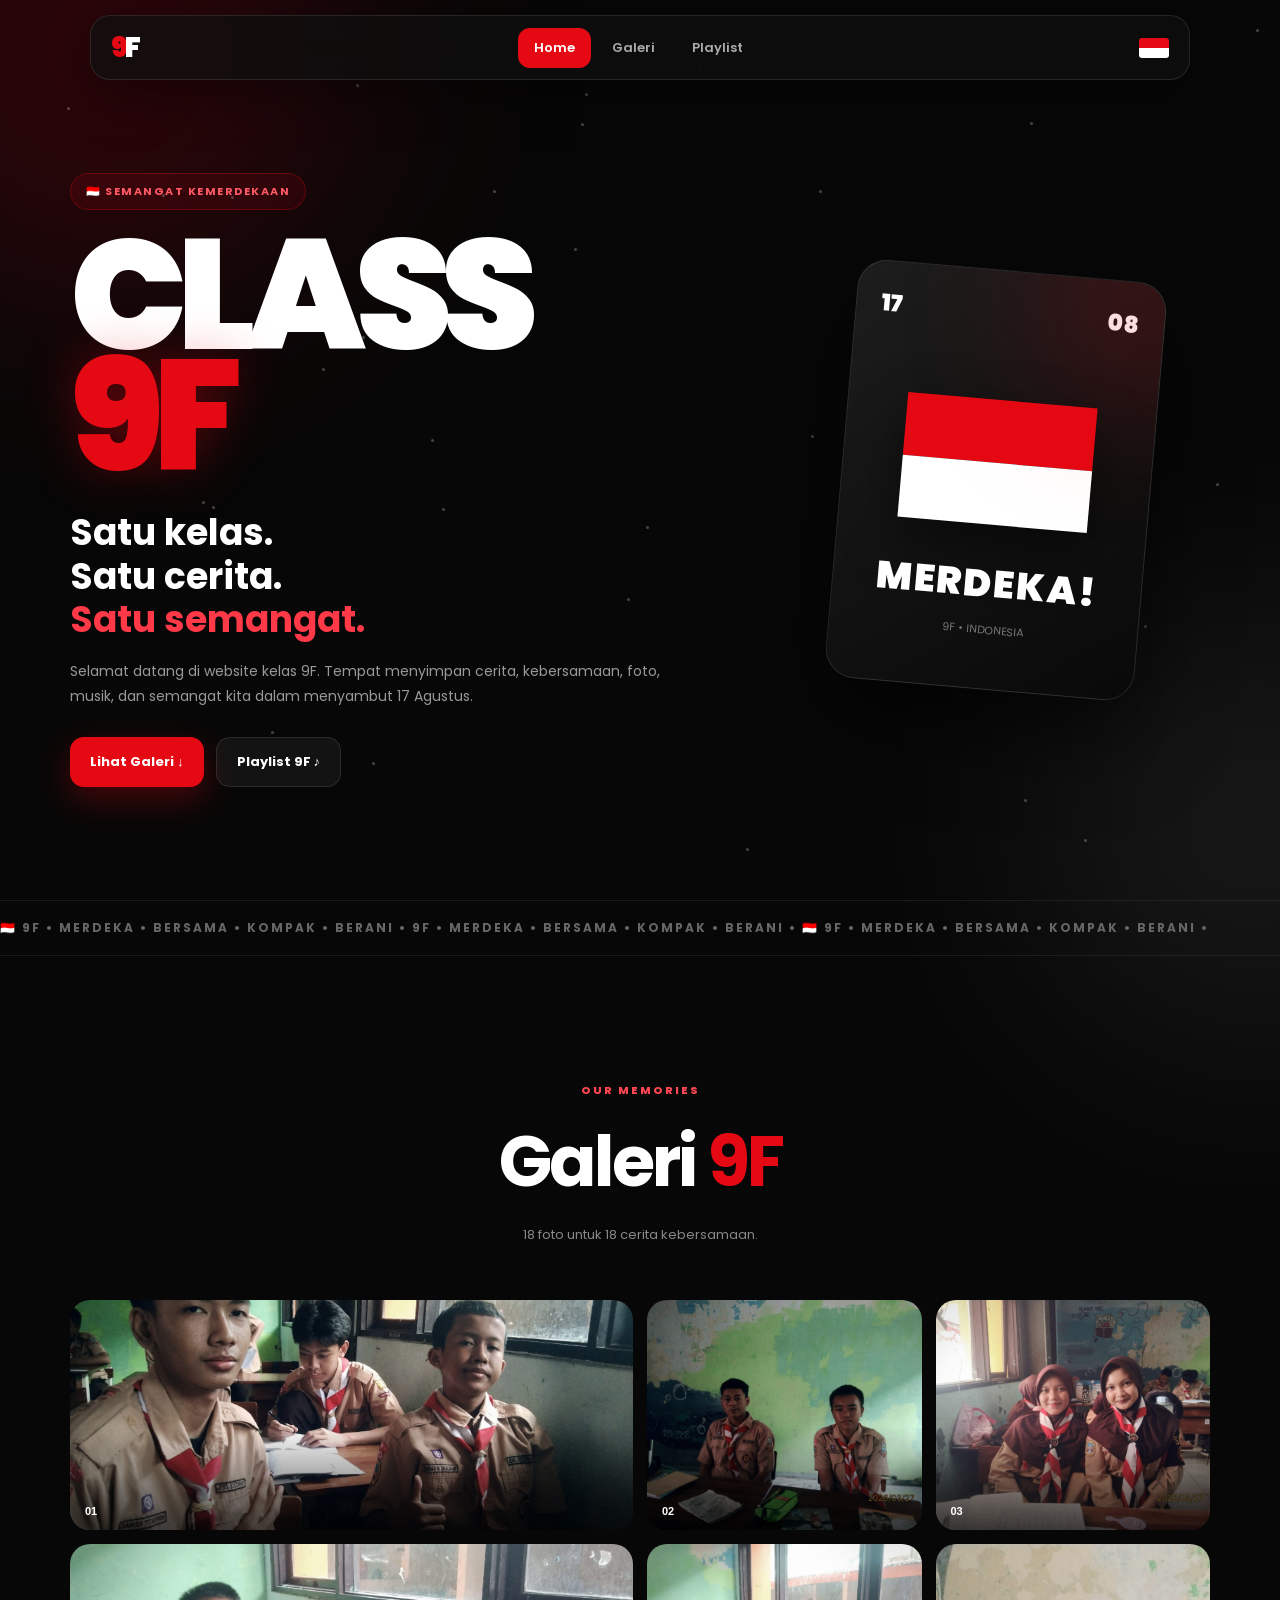
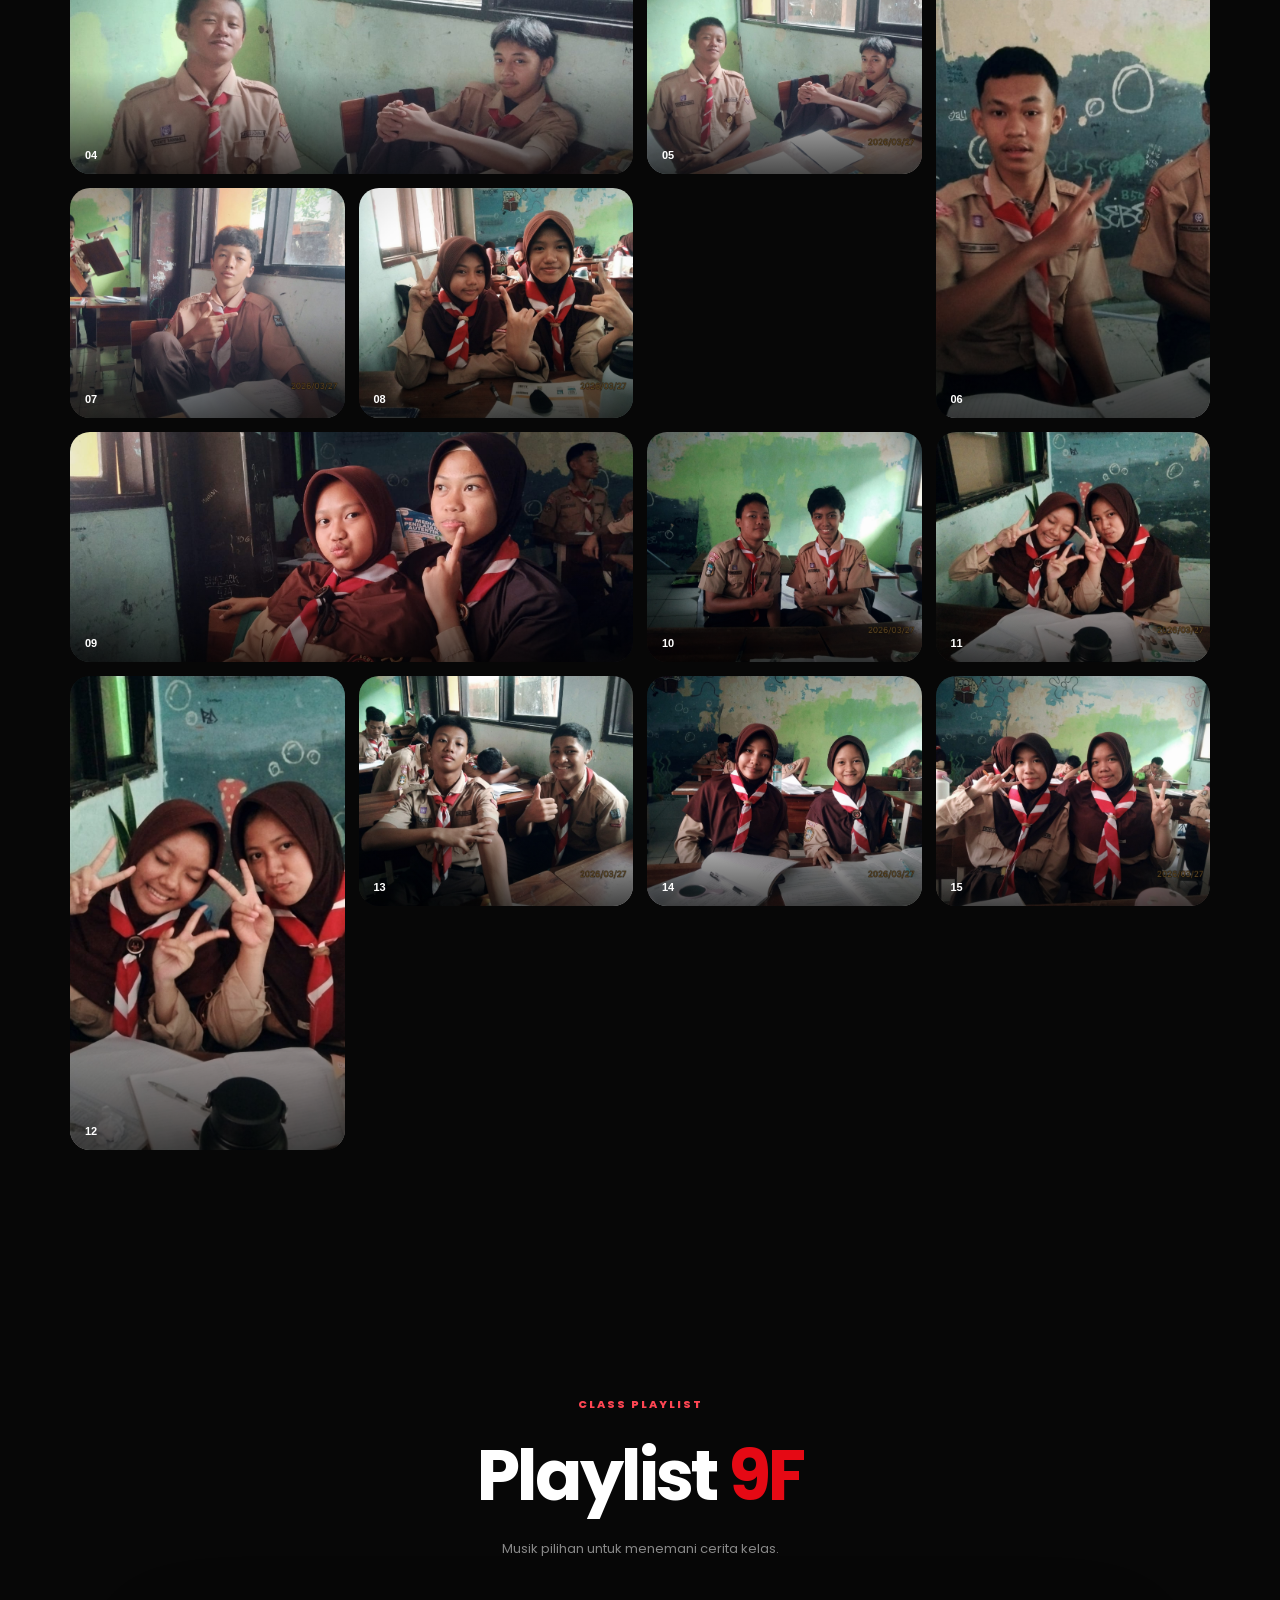
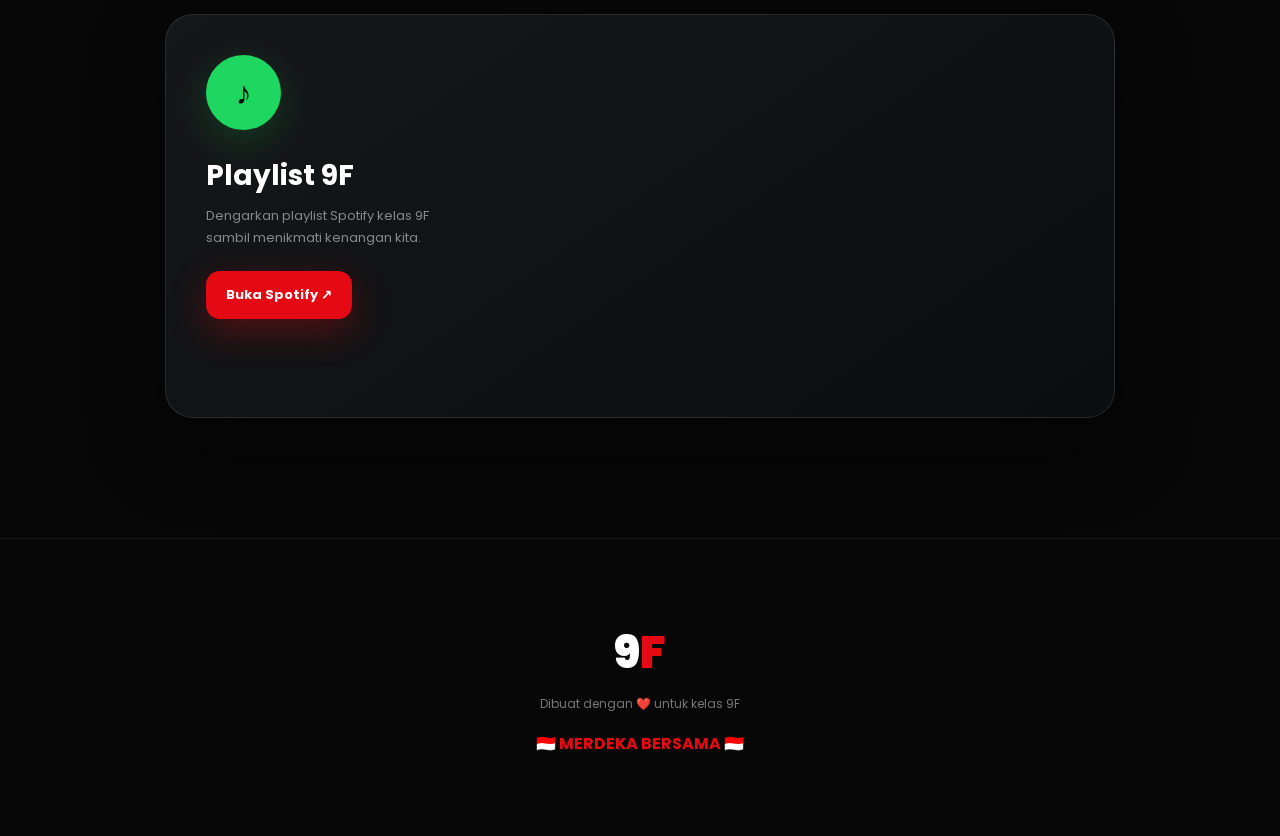
==== index.html @ a091ff4e "Update index.html" ====
<!DOCTYPE html>
<html lang="id">
<head>
<meta charset="UTF-8">
<meta name="viewport" content="width=device-width, initial-scale=1.0">

<title>9F | MERDEKA 🇮🇩</title>

<link rel="preconnect" href="https://fonts.googleapis.com">
<link rel="preconnect" href="https://fonts.gstatic.com" crossorigin>
<link href="https://fonts.googleapis.com/css2?family=Poppins:wght@400;500;600;700;800;900&display=swap" rel="stylesheet">

<style>
/* =========================
   RESET & GLOBAL
========================= */
*{
    margin:0;
    padding:0;
    box-sizing:border-box;
}

html{
    scroll-behavior:smooth;
}

body{
    font-family:'Poppins', sans-serif;
    background:#070707;
    color:white;
    overflow-x:hidden;
}

/* =========================
   BACKGROUND GLOW
========================= */
body::before{
    content:"";
    position:fixed;
    width:500px;
    height:500px;
    border-radius:50%;
    background:rgba(220,0,25,.18);
    filter:blur(120px);
    top:-200px;
    left:-150px;
    z-index:-2;
}

body::after{
    content:"";
    position:fixed;
    width:450px;
    height:450px;
    border-radius:50%;
    background:rgba(255,255,255,.07);
    filter:blur(120px);
    right:-200px;
    bottom:-150px;
    z-index:-2;
}

/* =========================
   NAVBAR
========================= */
.navbar{
    position:fixed;
    top:15px;
    left:50%;
    transform:translateX(-50%);
    width:min(1100px,92%);
    height:65px;
    display:flex;
    align-items:center;
    justify-content:space-between;
    padding:0 20px;
    border:1px solid rgba(255,255,255,.1);
    border-radius:20px;
    background:rgba(15,15,15,.75);
    backdrop-filter:blur(20px);
    z-index:999;
    box-shadow:0 15px 50px rgba(0,0,0,.4);
}

.logo{
    font-size:28px;
    font-weight:900;
    letter-spacing:-3px;
    color:white;
    text-decoration:none;
}

.logo span{
    color:#e50914;
}

.nav-links{
    display:flex;
    gap:5px;
}

.nav-links a{
    color:#aaa;
    text-decoration:none;
    font-size:13px;
    font-weight:600;
    padding:10px 16px;
    border-radius:12px;
    transition:.3s;
}

.nav-links a:hover,
.nav-links a.active{
    color:white;
    background:#e50914;
}

.flag{
    width:30px;
    height:20px;
    overflow:hidden;
    border-radius:3px;
}

.flag div{
    height:50%;
}

.flag .red{
    background:#e50914;
}

.flag .white{
    background:white;
}

/* =========================
   HERO / HOME
========================= */
.hero{
    min-height:100vh;
    max-width:1200px;
    margin:auto;
    padding:150px 30px 90px;
    display:grid;
    grid-template-columns:1.2fr .8fr;
    align-items:center;
    gap:70px;
}

.hero-text{
    animation:fadeUp 1s ease;
}

.badge{
    display:inline-block;
    padding:9px 15px;
    border-radius:50px;
    color:#ff5965;
    background:rgba(229,9,20,.1);
    border:1px solid rgba(229,9,20,.3);
    font-size:11px;
    font-weight:700;
    letter-spacing:1.5px;
}

.hero h1{
    margin-top:25px;
    font-size:clamp(80px,13vw,155px);
    line-height:.78;
    letter-spacing:-10px;
    font-weight:900;
}

.hero h1 span{
    color:#e50914;
    text-shadow:0 0 50px rgba(229,9,20,.35);
}

.hero h2{
    margin-top:35px;
    font-size:clamp(22px,3vw,36px);
    line-height:1.2;
}

.hero h2 span{
    color:#ff3947;
}

.hero-description{
    margin-top:18px;
    max-width:600px;
    color:#999;
    line-height:1.8;
    font-size:14px;
}

.buttons{
    display:flex;
    gap:12px;
    flex-wrap:wrap;
    margin-top:28px;
}

.btn{
    display:inline-flex;
    align-items:center;
    justify-content:center;
    padding:14px 20px;
    border-radius:14px;
    text-decoration:none;
    font-size:13px;
    font-weight:700;
    transition:.3s;
}

.btn-red{
    color:white;
    background:#e50914;
    box-shadow:0 12px 35px rgba(229,9,20,.3);
}

.btn-red:hover{
    transform:translateY(-4px);
    box-shadow:0 20px 45px rgba(229,9,20,.5);
}

.btn-outline{
    color:white;
    background:rgba(255,255,255,.05);
    border:1px solid rgba(255,255,255,.1);
}

.btn-outline:hover{
    background:white;
    color:black;
}

/* =========================
   HERO CARD
========================= */
.hero-card{
    width:310px;
    height:420px;
    justify-self:center;
    padding:25px;
    border-radius:30px;
    background:linear-gradient(145deg, #1d1d1d, #090909);
    border:1px solid rgba(255,255,255,.1);
    box-shadow:0 35px 90px rgba(0,0,0,.6);
    transform:rotate(5deg);
    animation:float 4s ease-in-out infinite;
    position:relative;
    overflow:hidden;
}

.hero-card::before{
    content:"";
    position:absolute;
    width:200px;
    height:200px;
    background:#e50914;
    border-radius:50%;
    filter:blur(80px);
    opacity:.25;
    top:-80px;
    right:-80px;
}

.card-number{
    display:flex;
    justify-content:space-between;
    font-size:23px;
    font-weight:900;
}

.indonesia{
    margin:70px auto 30px;
    width:190px;
    height:125px;
    box-shadow:0 20px 50px rgba(0,0,0,.5);
}

.indonesia div{
    height:50%;
}

.indonesia .r{
    background:#e50914;
}

.indonesia .w{
    background:white;
}

.hero-card h3{
    text-align:center;
    font-size:38px;
    font-weight:900;
    letter-spacing:2px;
}

.card-bottom{
    text-align:center;
    color:#777;
    font-size:11px;
    margin-top:10px;
}

/* =========================
   DIVIDER
========================= */
.divider{
    padding:18px 0;
    border-top:1px solid rgba(255,255,255,.08);
    border-bottom:1px solid rgba(255,255,255,.08);
    overflow:hidden;
    white-space:nowrap;
    color:#666;
    font-size:12px;
    font-weight:700;
    letter-spacing:2px;
}

.divider span{
    display:inline-block;
    animation:moveText 20s linear infinite;
}

/* =========================
   SECTION GENERAL
========================= */
.section{
    max-width:1200px;
    margin:auto;
    padding:120px 30px;
}

.section-title{
    text-align:center;
    margin-bottom:55px;
}

.section-title small{
    color:#ff4653;
    font-size:11px;
    font-weight:800;
    letter-spacing:2px;
}

.section-title h2{
    margin-top:8px;
    font-size:clamp(42px,6vw,70px);
    letter-spacing:-3px;
}

.section-title h2 span{
    color:#e50914;
}

.section-title p{
    margin-top:10px;
    color:#888;
    font-size:13px;
}

/* =========================
   GALLERY MASONRY / GRID
========================= */
.gallery{
    display:grid;
    grid-template-columns:repeat(4,1fr);
    grid-auto-rows:230px;
    gap:14px;
}

.photo{
    position:relative;
    overflow:hidden;
    border-radius:20px;
    background:#151515;
    border:0;
    padding:0;
    cursor:pointer;
    opacity:0;
    transform:translateY(25px);
    transition:opacity .6s, transform .4s, box-shadow .4s;
}

.photo.show{
    opacity:1;
    transform:translateY(0);
}

.photo:hover{
    transform:translateY(-7px) scale(1.02) !important;
    box-shadow:0 25px 60px rgba(0,0,0,.5);
}

.photo img{
    width:100%;
    height:100%;
    display:block;
    object-fit:cover;
    transition:.6s;
}

.photo:hover img{
    transform:scale(1.08);
}

.photo::after{
    content:"";
    position:absolute;
    inset:0;
    background:linear-gradient(transparent 55%, rgba(0,0,0,.7));
    pointer-events:none;
}

.photo-number{
    position:absolute;
    z-index:2;
    bottom:13px;
    left:15px;
    font-size:11px;
    font-weight:800;
    color:white;
}

/* TATA LETAK MASONRY FOTO */
.photo:nth-child(1){ grid-column:span 2; }
.photo:nth-child(4){ grid-column:span 2; }
.photo:nth-child(9){ grid-column:span 2; }
.photo:nth-child(6),
.photo:nth-child(12){ grid-row:span 2; }

/* =========================
   PLAYLIST SPOTIFY
========================= */
.spotify-card{
    max-width:950px;
    margin:auto;
    padding:25px;
    display:grid;
    grid-template-columns:280px 1fr;
    gap:25px;
    border-radius:28px;
    border:1px solid rgba(255,255,255,.1);
    background:linear-gradient(145deg, #161719, #0c0d0f);
    box-shadow:0 30px 80px rgba(0,0,0,.4);
}

.music-info{
    padding:15px;
}

.music-icon{
    width:75px;
    height:75px;
    display:flex;
    align-items:center;
    justify-content:center;
    border-radius:50%;
    background:#1ed760;
    color:#000;
    font-size:32px;
    font-weight:900;
    box-shadow:0 12px 40px rgba(30,215,96,.2);
    animation:spin 6s linear infinite;
}

.music-info h3{
    font-size:28px;
    margin-top:25px;
}

.music-info p{
    color:#888;
    font-size:13px;
    line-height:1.7;
    margin:8px 0 22px;
}

.spotify-card iframe{
    width:100%;
    height:352px;
    border:0;
    border-radius:18px;
}

/* =========================
   FOOTER
========================= */
footer{
    text-align:center;
    padding:80px 20px;
    border-top:1px solid rgba(255,255,255,.08);
    color:#777;
}

.footer-logo{
    font-size:45px;
    font-weight:900;
    color:white;
}

.footer-logo span{
    color:#e50914;
}

footer p{
    font-size:12px;
    margin:8px 0 18px;
}

footer strong{
    color:#e50914;
}

/* =========================
   LIGHTBOX / PREVIEW FOTO
========================= */
.lightbox{
    position:fixed;
    inset:0;
    background:rgba(0,0,0,.94);
    z-index:2000;
    display:none;
    align-items:center;
    justify-content:center;
    padding:40px;
}

.lightbox.show{
    display:flex;
}

.lightbox img{
    max-width:90vw;
    max-height:85vh;
    object-fit:contain;
    border-radius:15px;
    box-shadow:0 30px 100px #000;
}

.close, .prev, .next{
    position:fixed;
    width:50px;
    height:50px;
    border:0;
    border-radius:50%;
    background:rgba(255,255,255,.12);
    color:white;
    font-size:30px;
    cursor:pointer;
    z-index:5;
    display:flex;
    align-items:center;
    justify-content:center;
    transition:.3s;
}

.close:hover, .prev:hover, .next:hover{
    background:rgba(255,255,255,.3);
}

.close{ top:20px; right:20px; }
.prev{ left:20px; }
.next{ right:20px; }

.counter{
    position:fixed;
    bottom:20px;
    left:50%;
    transform:translateX(-50%);
    color:#aaa;
    font-size:12px;
}

/* =========================
   KEYFRAMES ANIMATION
========================= */
@keyframes fadeUp{
    from{ opacity:0; transform:translateY(35px); }
    to{ opacity:1; transform:translateY(0); }
}

@keyframes float{
    0%,100%{ transform:rotate(5deg) translateY(0); }
    50%{ transform:rotate(2deg) translateY(-18px); }
}

@keyframes spin{
    to{ transform:rotate(360deg); }
}

@keyframes moveText{
    from{ transform:translateX(0); }
    to{ transform:translateX(-50%); }
}

/* =========================
   RESPONSIVE / MOBILE
========================= */
@media(max-width:850px){
    .navbar{ height:58px; }
    .nav-links a{ font-size:11px; padding:8px 9px; }
    .hero{ grid-template-columns:1fr; text-align:center; padding-top:130px; gap:70px; }
    .hero-description{ margin-left:auto; margin-right:auto; }
    .buttons{ justify-content:center; }
    .hero-card{ width:260px; height:350px; }
    .indonesia{ width:160px; height:105px; margin:50px auto 25px; }
    .hero-card h3{ font-size:30px; }
    .gallery{ grid-template-columns:repeat(2,1fr); grid-auto-rows:190px; gap:10px; }
    .photo:nth-child(n){ grid-column:auto; grid-row:auto; }
    .photo:nth-child(1), .photo:nth-child(4), .photo:nth-child(9){ grid-column:span 2; }
    .spotify-card{ grid-template-columns:1fr; }
}

@media(max-width:500px){
    .logo{ font-size:22px; }
    .flag{ display:none; }
    .hero h1{ font-size:85px; letter-spacing:-6px; }
    .gallery{ grid-template-columns:1fr; }
    .photo:nth-child(n){ grid-column:auto; height:280px; }
    .section{ padding:90px 18px; }
    .spotify-card{ padding:15px; }
}

/* =========================
   BACKGROUND PARTICLES
========================= */
.particle{
    position:fixed;
    width:3px;
    height:3px;
    background:white;
    border-radius:50%;
    opacity:.25;
    pointer-events:none;
    z-index:-1;
    animation:particleUp linear infinite;
}

@keyframes particleUp{
    from{ transform:translateY(0); opacity:0; }
    20%{ opacity:.4; }
    80%{ opacity:.3; }
    to{ transform:translateY(-120px); opacity:0; }
}
</style>
</head>

<body>

<!-- NAVBAR -->
<header class="navbar">
    <a href="#home" class="logo">
        <span>9</span>F
    </a>
    <nav class="nav-links">
        <a href="#home" class="active">Home</a>
        <a href="#galeri">Galeri</a>
        <a href="#playlist">Playlist</a>
    </nav>
    <div class="flag">
        <div class="red"></div>
        <div class="white"></div>
    </div>
</header>

<!-- HOME / HERO -->
<section id="home" class="hero">
    <div class="hero-text">
        <div class="badge">
            🇮🇩 SEMANGAT KEMERDEKAAN
        </div>
        <h1>
            CLASS<br>
            <span>9F</span>
        </h1>
        <h2>
            Satu kelas.<br>
            Satu cerita.<br>
            <span>Satu semangat.</span>
        </h2>
        <p class="hero-description">
            Selamat datang di website kelas 9F. Tempat menyimpan cerita, kebersamaan, foto, musik, dan semangat kita dalam menyambut 17 Agustus.
        </p>
        <div class="buttons">
            <a href="#galeri" class="btn btn-red">Lihat Galeri ↓</a>
            <a href="#playlist" class="btn btn-outline">Playlist 9F ♪</a>
        </div>
    </div>

    <div class="hero-card">
        <div class="card-number">
            <span>17</span>
            <span>08</span>
        </div>
        <div class="indonesia">
            <div class="r"></div>
            <div class="w"></div>
        </div>
        <h3>MERDEKA!</h3>
        <div class="card-bottom">9F • INDONESIA</div>
    </div>
</section>

<!-- DIVIDER RUNNING TEXT -->
<div class="divider">
    <span>
        🇮🇩 9F • MERDEKA • BERSAMA • KOMPAK • BERANI • 
        9F • MERDEKA • BERSAMA • KOMPAK • BERANI • 
        🇮🇩 9F • MERDEKA • BERSAMA • KOMPAK • BERANI • 
    </span>
</div>

<!-- GALERI (18 FOTO) -->
<section id="galeri" class="section">
    <div class="section-title">
        <small>OUR MEMORIES</small>
        <h2>Galeri <span>9F</span></h2>
        <p>18 foto untuk 18 cerita kebersamaan.</p>
    </div>
<div class="gallery" id="gallery">
        <button class="photo"><img src="photo/1.jpg" alt="Foto 1"><span class="photo-number">01</span></button>
        <button class="photo"><img src="photo/2.jpg" alt="Foto 2"><span class="photo-number">02</span></button>
        <button class="photo"><img src="photo/3.jpg" alt="Foto 3"><span class="photo-number">03</span></button>
        <button class="photo"><img src="photo/4.jpg" alt="Foto 4"><span class="photo-number">04</span></button>
        <button class="photo"><img src="photo/5.jpg" alt="Foto 5"><span class="photo-number">05</span></button>
        <button class="photo"><img src="photo/6.jpg" alt="Foto 6"><span class="photo-number">06</span></button>
        <button class="photo"><img src="photo/7.jpg" alt="Foto 7"><span class="photo-number">07</span></button>
        <button class="photo"><img src="photo/8.jpg" alt="Foto 8"><span class="photo-number">08</span></button>
        <button class="photo"><img src="photo/9.jpg" alt="Foto 9"><span class="photo-number">09</span></button>
        <button class="photo"><img src="photo/10.jpg" alt="Foto 10"><span class="photo-number">10</span></button>
        <button class="photo"><img src="photo/11.jpg" alt="Foto 11"><span class="photo-number">11</span></button>
        <button class="photo"><img src="photo/12.jpg" alt="Foto 12"><span class="photo-number">12</span></button>
        <button class="photo"><img src="photo/13.jpg" alt="Foto 13"><span class="photo-number">13</span></button>
        <button class="photo"><img src="photo/14.jpg" alt="Foto 14"><span class="photo-number">14</span></button>
        <button class="photo"><img src="photo/15.jpg" alt="Foto 15"><span class="photo-number">15</span></button>
        <button class="photo"><img src="photo/16.jpg" alt="Foto 16"><span class="photo-number">16</span></button>
        <button class="photo"><img src="photo/17.jpg" alt="Foto 17"><span class="photo-number">17</span></button>
        <button class="photo"><img src="photo/18.jpg" alt="Foto 18"><span class="photo-number">18</span></button>
    </div>
</section>

<!-- PLAYLIST SPOTIFY -->
<section id="playlist" class="section">
    <div class="section-title">
        <small>CLASS PLAYLIST</small>
        <h2>Playlist <span>9F</span></h2>
        <p>Musik pilihan untuk menemani cerita kelas.</p>
    </div>

    <div class="spotify-card">
        <div class="music-info">
            <div class="music-icon">♪</div>
            <h3>Playlist 9F</h3>
            <p>Dengarkan playlist Spotify kelas 9F sambil menikmati kenangan kita.</p>
            <a class="btn btn-red" target="_blank" href="https://open.spotify.com/playlist/2trxdNXt3IPF10skOMox8A">Buka Spotify ↗</a>
        </div>
        <iframe src="https://open.spotify.com/embed/playlist/2trxdNXt3IPF10skOMox8A?utm_source=generator" allow="autoplay; clipboard-write; encrypted-media; fullscreen; picture-in-picture" loading="lazy"></iframe>
    </div>
</section>

<!-- FOOTER -->
<footer>
    <div class="footer-logo">9<span>F</span></div>
    <p>Dibuat dengan ❤️ untuk kelas 9F</p>
    <strong>🇮🇩 MERDEKA BERSAMA 🇮🇩</strong>
</footer>

<!-- LIGHTBOX MODAL -->
<div class="lightbox" id="lightbox">
    <button class="close">&times;</button>
    <button class="prev">&#8249;</button>
    <img id="lightboxImage" alt="Foto kelas 9F">
    <button class="next">&#8250;</button>
    <div class="counter" id="counter">1 / 18</div>
</div>

<script>
/* =========================
   JAVASCRIPT GALERI & LIGHTBOX
========================= */
const photos = document.querySelectorAll(".photo");
const lightbox = document.getElementById("lightbox");
const lightboxImage = document.getElementById("lightboxImage");
const counter = document.getElementById("counter");

let currentPhoto = 0;

photos.forEach((photo, index) => {
    photo.addEventListener("click", () => {
        currentPhoto = index;
        showPhoto();
    });
});

function showPhoto() {
    lightboxImage.src = `images/${currentPhoto + 1}.jpg`;
    counter.textContent = `${currentPhoto + 1} / 18`;
    lightbox.classList.add("show");
    document.body.style.overflow = "hidden";
}

document.querySelector(".close").addEventListener("click", () => {
    lightbox.classList.remove("show");
    document.body.style.overflow = "";
});

document.querySelector(".next").addEventListener("click", () => {
    currentPhoto = (currentPhoto + 1) % 18;
    showPhoto();
});

document.querySelector(".prev").addEventListener("click", () => {
    currentPhoto = (currentPhoto - 1 + 18) % 18;
    showPhoto();
});

lightbox.addEventListener("click", (e) => {
    if (e.target === lightbox) {
        lightbox.classList.remove("show");
        document.body.style.overflow = "";
    }
});

document.addEventListener("keydown", (e) => {
    if (!lightbox.classList.contains("show")) return;

    if (e.key === "Escape") {
        lightbox.classList.remove("show");
        document.body.style.overflow = "";
    } else if (e.key === "ArrowRight") {
        currentPhoto = (currentPhoto + 1) % 18;
        showPhoto();
    } else if (e.key === "ArrowLeft") {
        currentPhoto = (currentPhoto - 1 + 18) % 18;
        showPhoto();
    }
});

/* ANIMASI ON SCROLL FOR GALLERY */
const galleryObserver = new IntersectionObserver(entries => {
    entries.forEach((entry, index) => {
        if (entry.isIntersecting) {
            setTimeout(() => {
                entry.target.classList.add("show");
            }, index * 80);
            galleryObserver.unobserve(entry.target);
        }
    });
}, { threshold: 0.1 });

photos.forEach(photo => {
    galleryObserver.observe(photo);
});

/* ACTIVE NAV ON SCROLL */
const sections = document.querySelectorAll("section[id]");
const navLinks = document.querySelectorAll(".nav-links a");

window.addEventListener("scroll", () => {
    let current = "home";
    sections.forEach(section => {
        const top = section.offsetTop - 200;
        if (window.scrollY >= top) {
            current = section.getAttribute("id");
        }
    });

    navLinks.forEach(link => {
        link.classList.remove("active");
        if (link.getAttribute("href") === "#" + current) {
            link.classList.add("active");
        }
    });
});

/* PARTICLES EFFECT */
for (let i = 0; i < 30; i++) {
    const particle = document.createElement("div");
    particle.className = "particle";
    particle.style.left = Math.random() * 100 + "vw";
    particle.style.top = Math.random() * 100 + "vh";
    particle.style.animationDuration = (5 + Math.random() * 8) + "s";
    particle.style.animationDelay = Math.random() * 5 + "s";
    document.body.appendChild(particle);
}
</script>

</body>
</html>
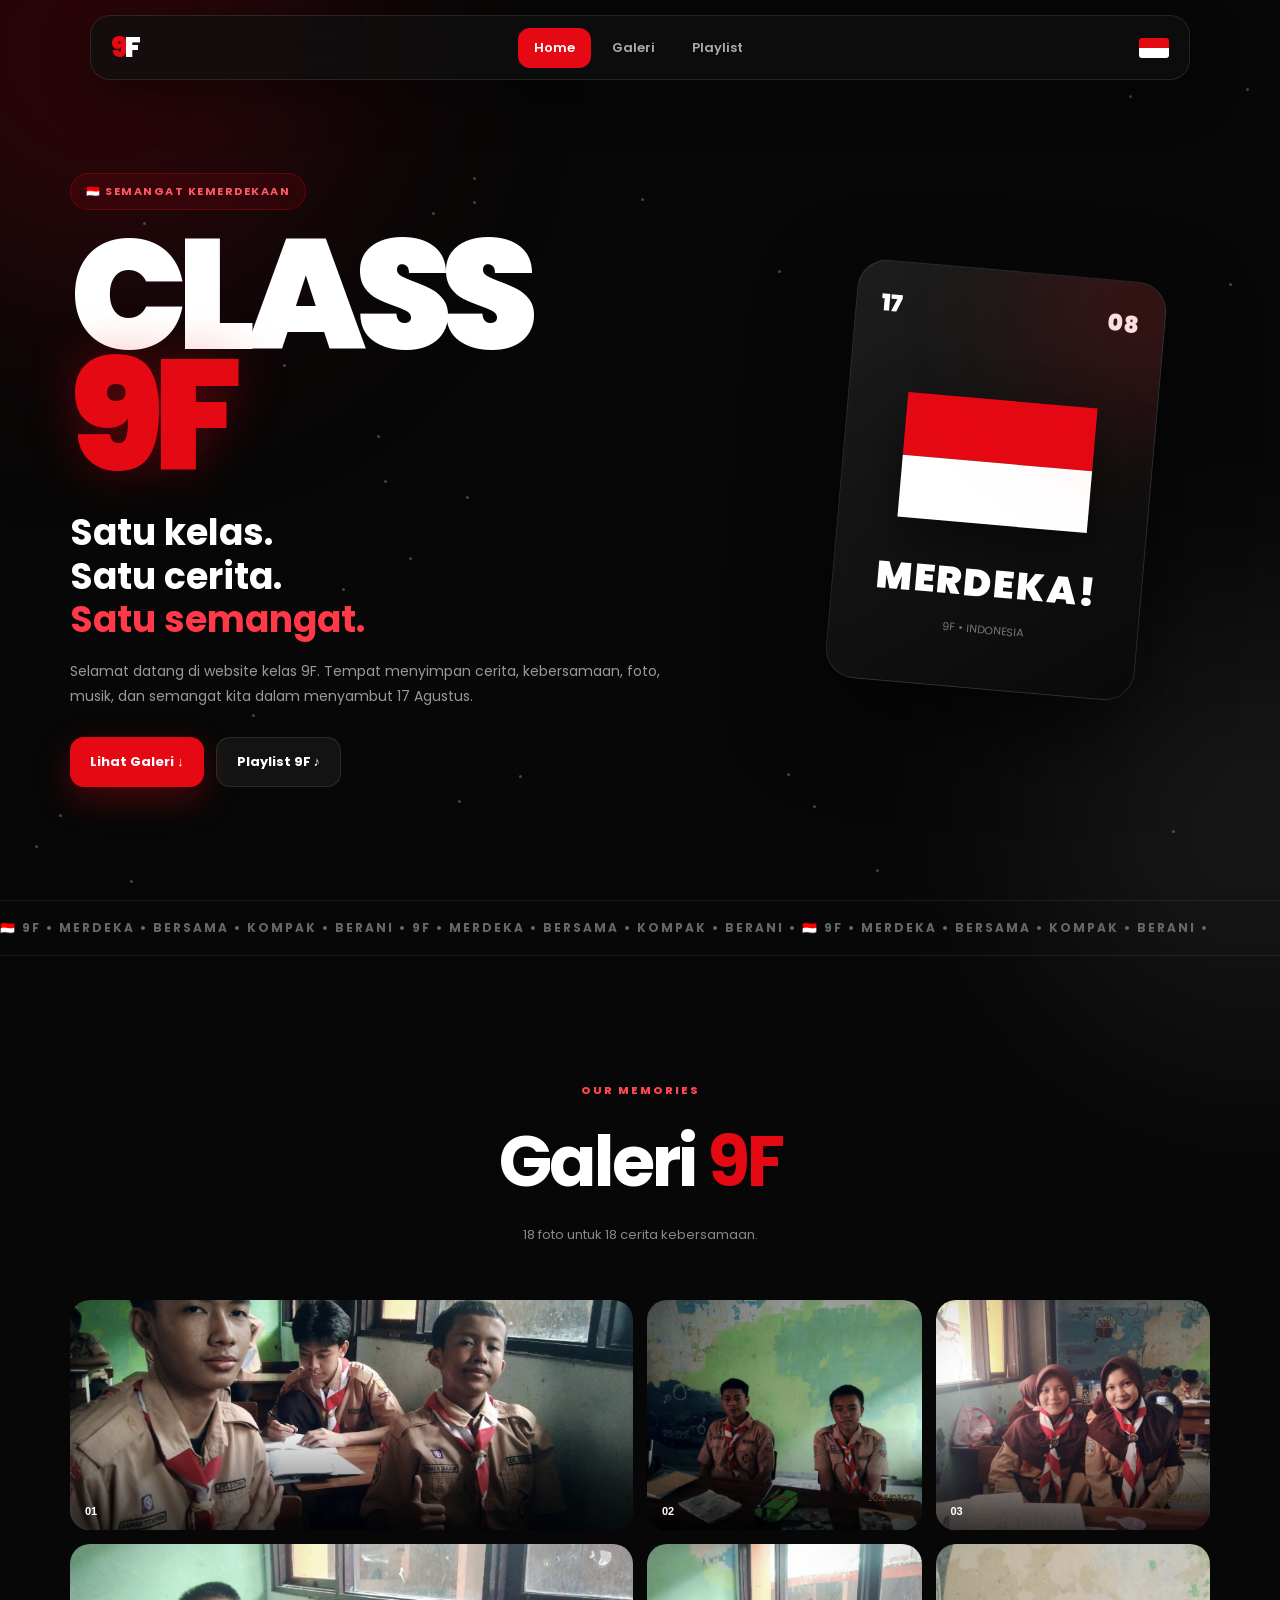
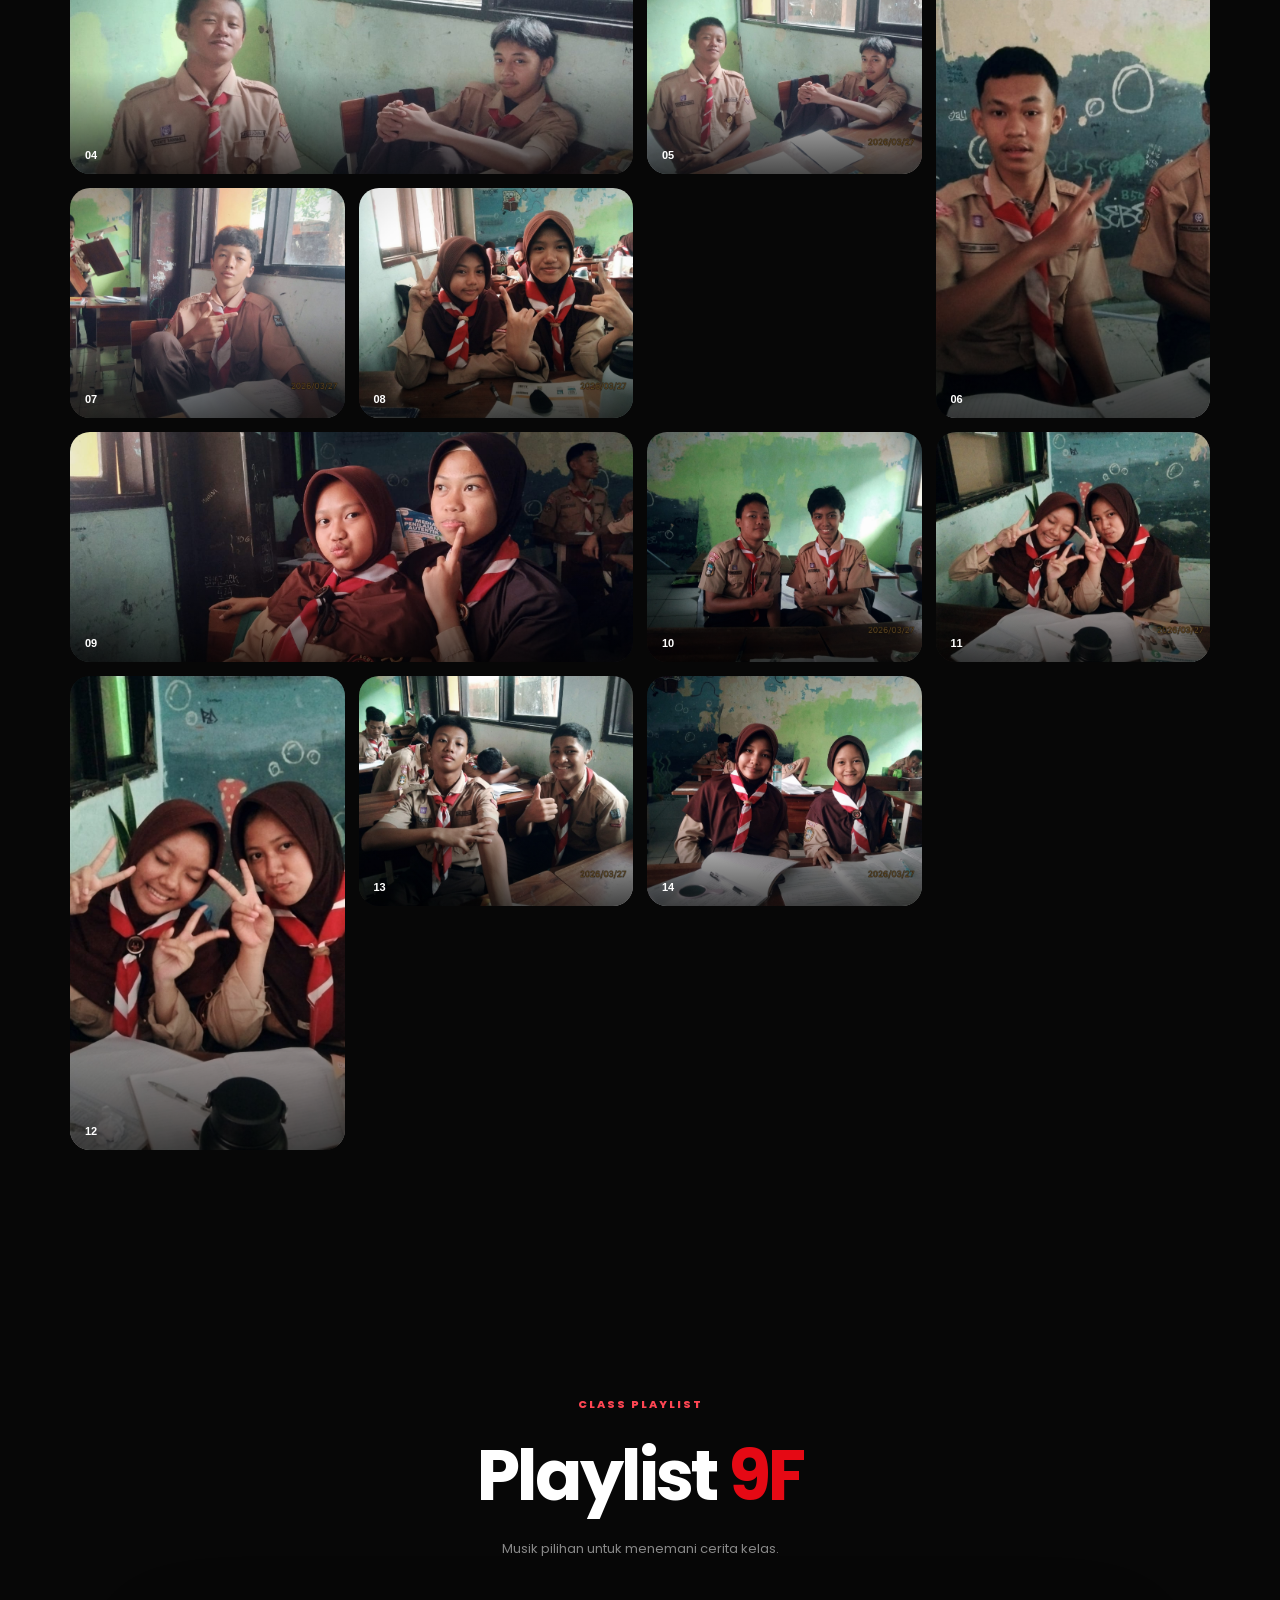
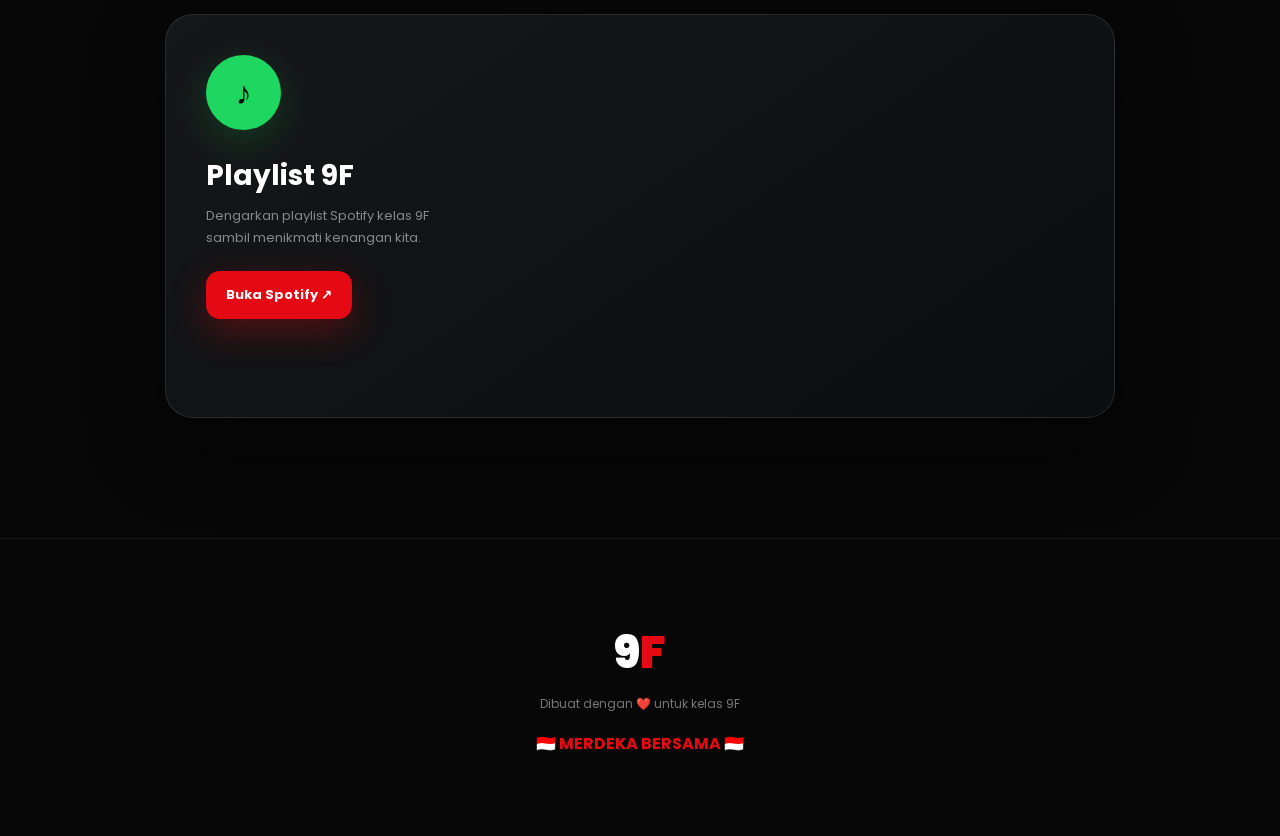
==== commit 4a2fb400: "Update index.html" ====
--- a/index.html
+++ b/index.html
@@ -728,7 +728,7 @@
         <button class="photo"><img src="photo/2.jpg" alt="Foto 2"><span class="photo-number">02</span></button>
         <button class="photo"><img src="photo/3.jpg" alt="Foto 3"><span class="photo-number">03</span></button>
         <button class="photo"><img src="photo/4.jpg" alt="Foto 4"><span class="photo-number">04</span></button>
-        <button class="photo"><img src="photo/5.jpg" alt="Foto 5"><span class="photo-number">05</span></button>
+        <button class="photo"><img src="photo/5.jpg" alt="Foto 19"><span class="photo-number">05</span></button>
         <button class="photo"><img src="photo/6.jpg" alt="Foto 6"><span class="photo-number">06</span></button>
         <button class="photo"><img src="photo/7.jpg" alt="Foto 7"><span class="photo-number">07</span></button>
         <button class="photo"><img src="photo/8.jpg" alt="Foto 8"><span class="photo-number">08</span></button>
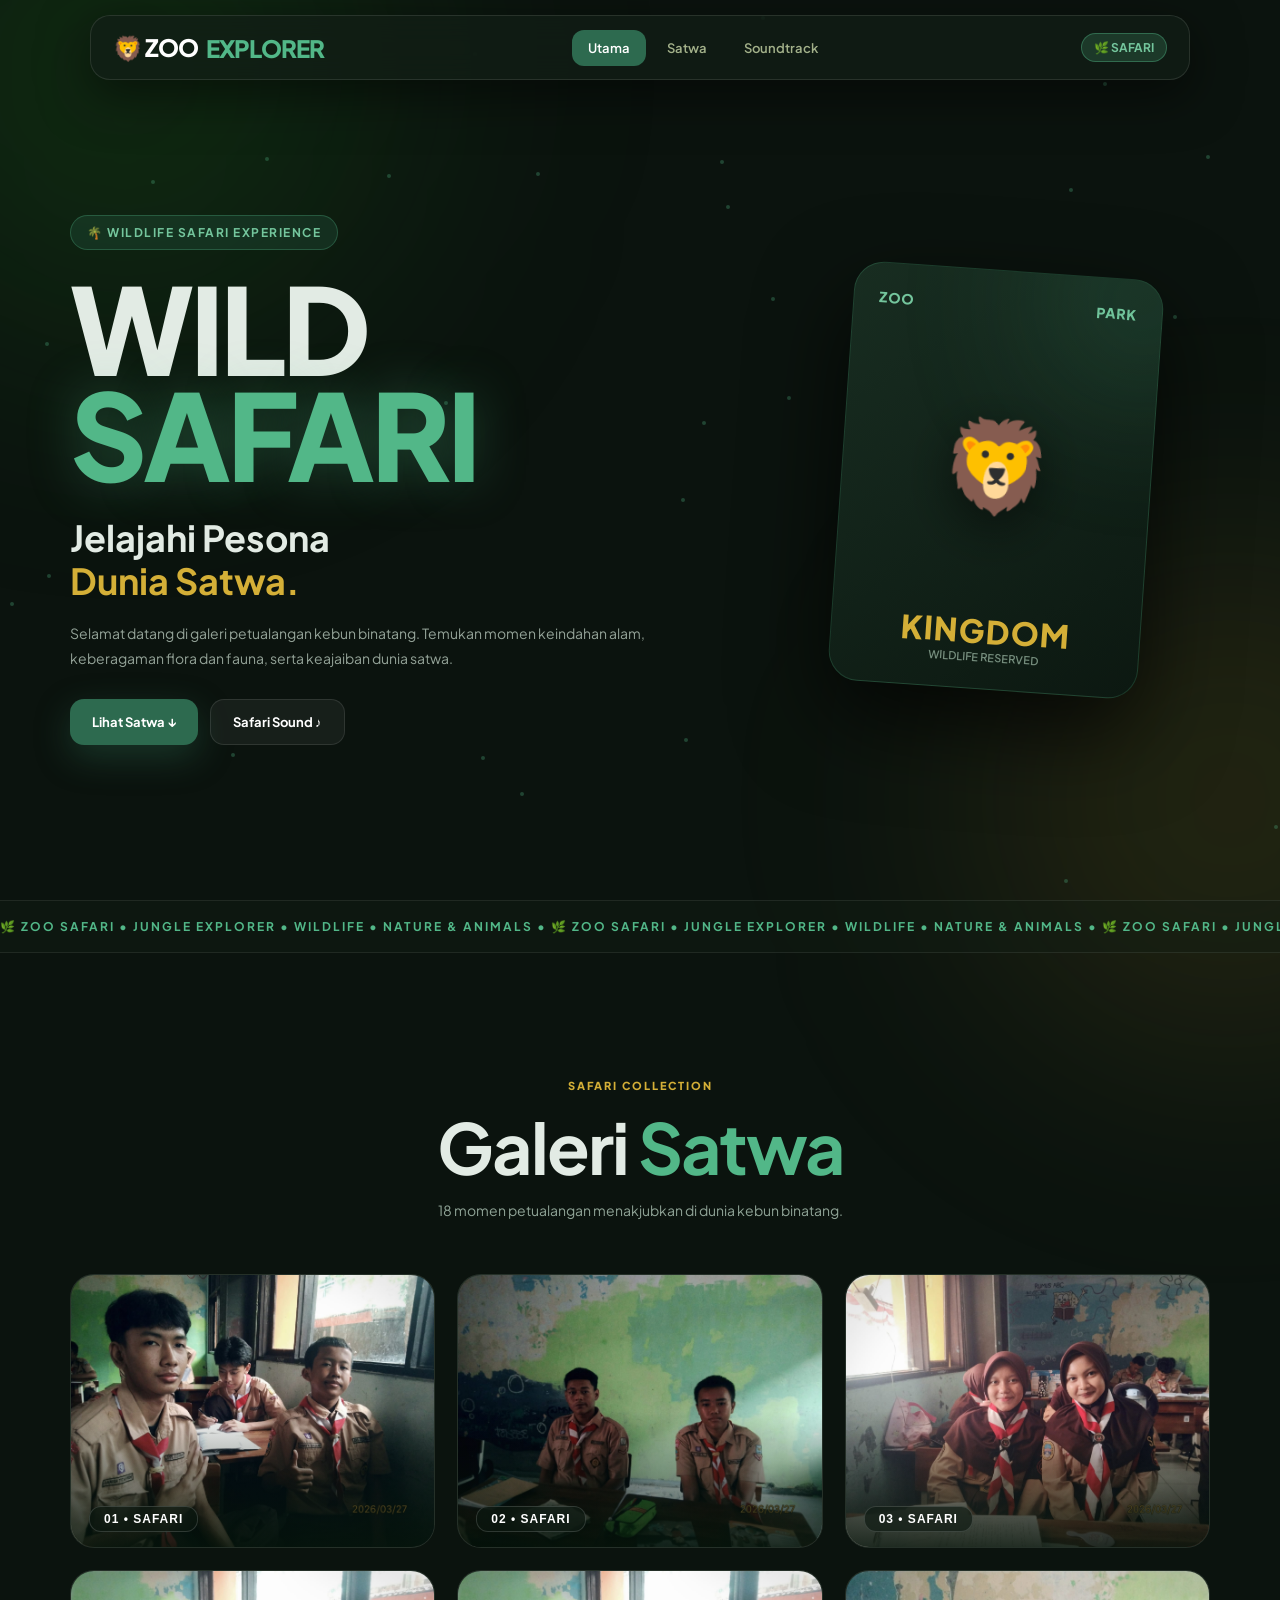
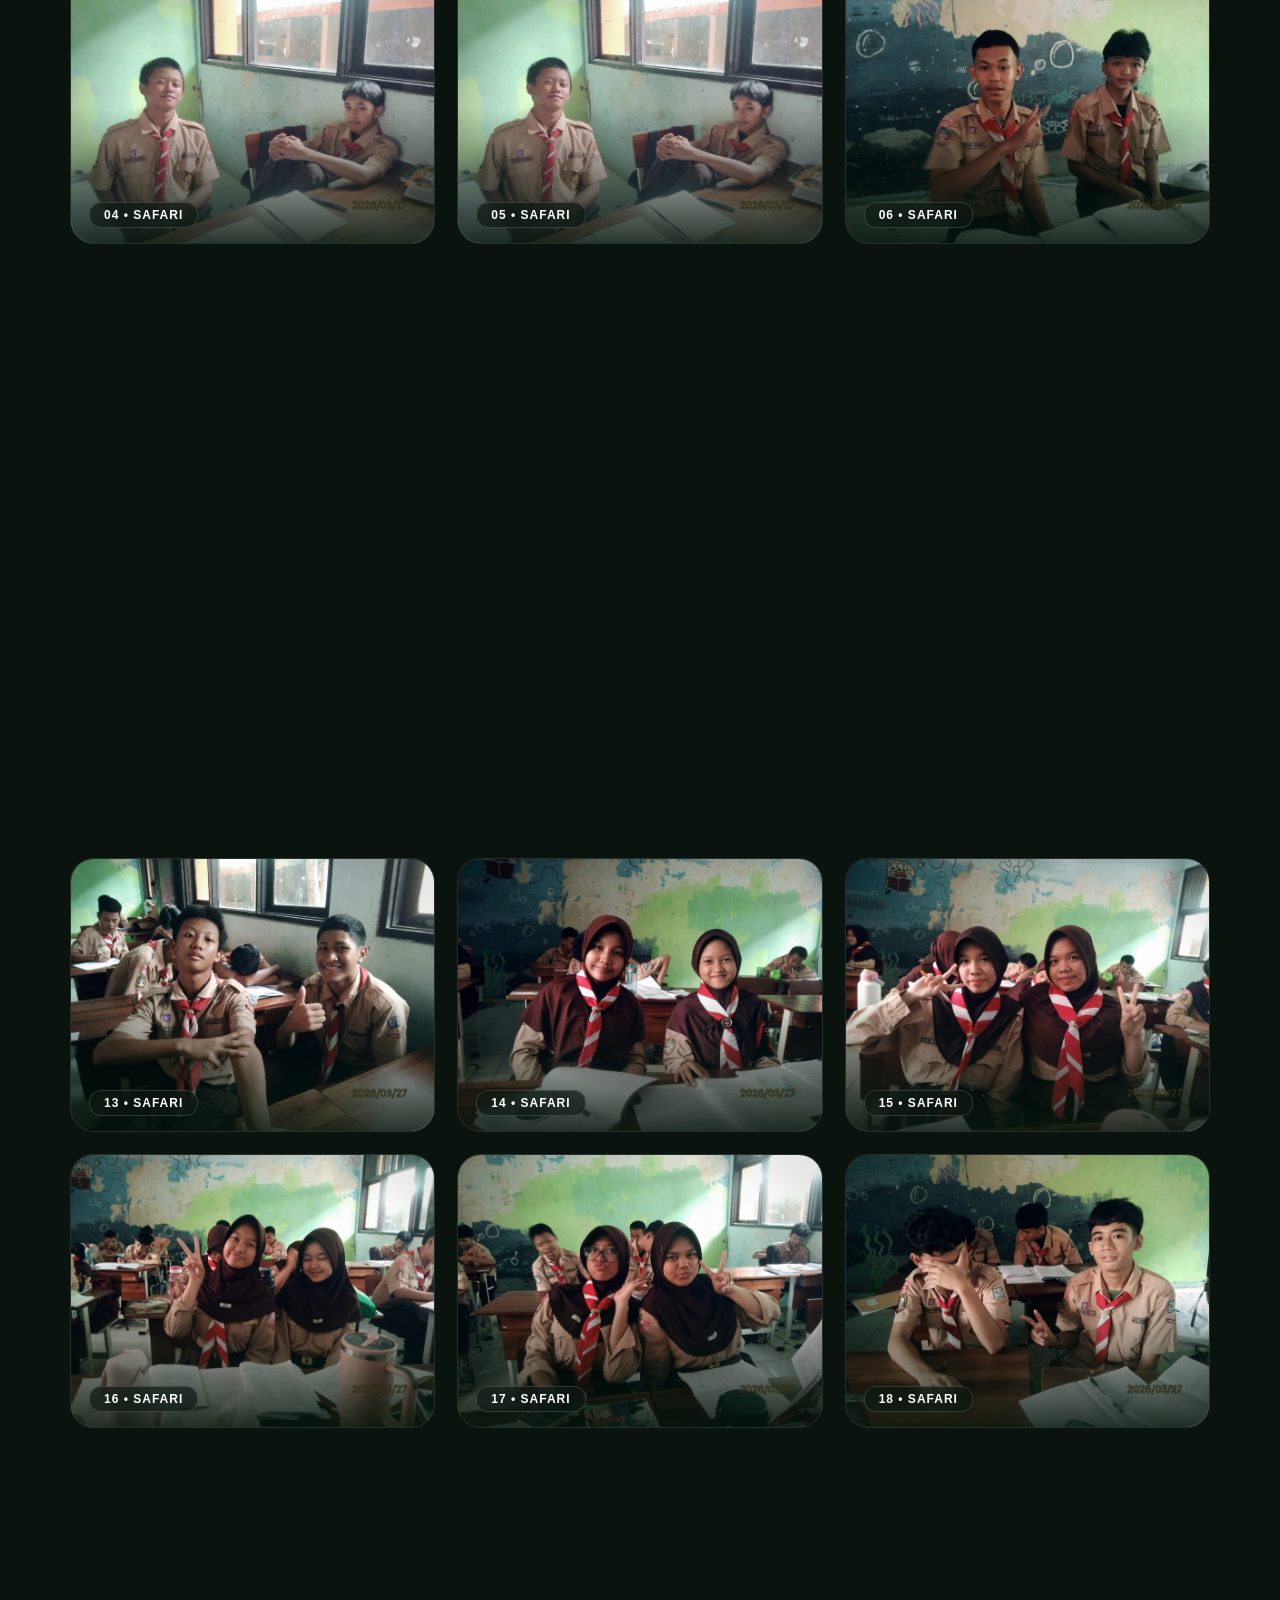
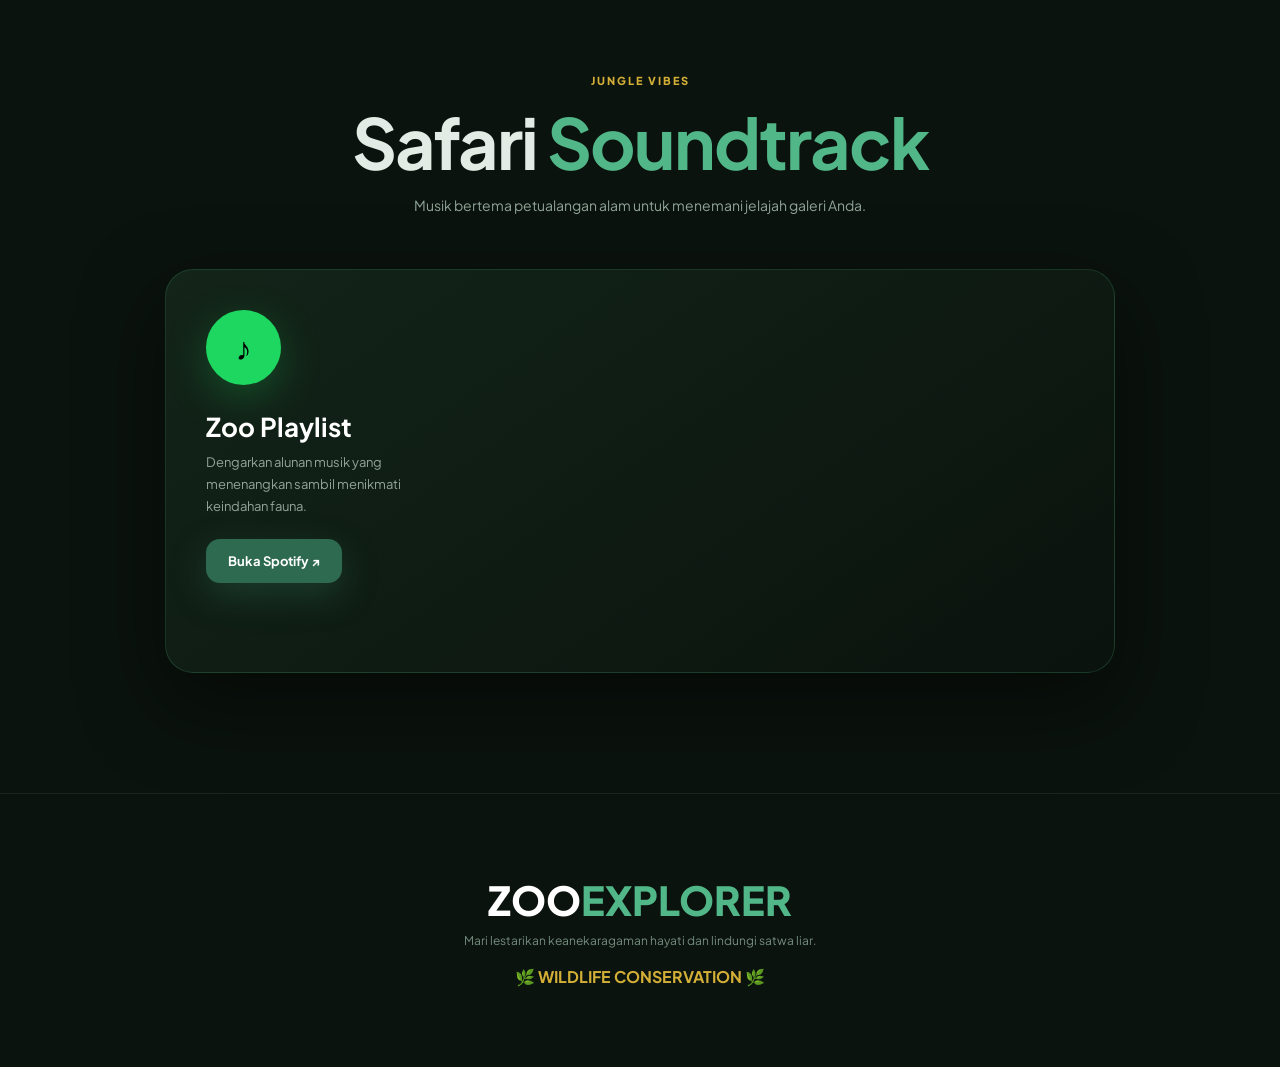
==== commit 1ca7bd92: "Update index.html" ====
--- a/index.html
+++ b/index.html
@@ -4,11 +4,11 @@
 <meta charset="UTF-8">
 <meta name="viewport" content="width=device-width, initial-scale=1.0">
 
-<title>9F | MERDEKA 🇮🇩</title>
+<title>ZOO EXPLORER | Wild Safari 🦁</title>
 
 <link rel="preconnect" href="https://fonts.googleapis.com">
 <link rel="preconnect" href="https://fonts.gstatic.com" crossorigin>
-<link href="https://fonts.googleapis.com/css2?family=Poppins:wght@400;500;600;700;800;900&display=swap" rel="stylesheet">
+<link href="https://fonts.googleapis.com/css2?family=Plus+Jakarta+Sans:wght@400;500;600;700;800;900&display=swap" rel="stylesheet">
 
 <style>
 /* =========================
@@ -25,36 +25,36 @@
 }
 
 body{
-    font-family:'Poppins', sans-serif;
-    background:#070707;
-    color:white;
+    font-family:'Plus Jakarta Sans', sans-serif;
+    background:#0b130e;
+    color:#e2ebe4;
     overflow-x:hidden;
 }
 
 /* =========================
-   BACKGROUND GLOW
+   BACKGROUND GLOW (NATURE VIBES)
 ========================= */
 body::before{
+    content:"";
+    position:fixed;
+    width:550px;
+    height:550px;
+    border-radius:50%;
+    background:rgba(34, 139, 34, 0.18);
+    filter:blur(130px);
+    top:-200px;
+    left:-150px;
+    z-index:-2;
+}
+
+body::after{
     content:"";
     position:fixed;
     width:500px;
     height:500px;
     border-radius:50%;
-    background:rgba(220,0,25,.18);
-    filter:blur(120px);
-    top:-200px;
-    left:-150px;
-    z-index:-2;
-}
-
-body::after{
-    content:"";
-    position:fixed;
-    width:450px;
-    height:450px;
-    border-radius:50%;
-    background:rgba(255,255,255,.07);
-    filter:blur(120px);
+    background:rgba(212, 175, 55, 0.12);
+    filter:blur(130px);
     right:-200px;
     bottom:-150px;
     z-index:-2;
@@ -73,25 +73,28 @@
     display:flex;
     align-items:center;
     justify-content:space-between;
-    padding:0 20px;
+    padding:0 22px;
     border:1px solid rgba(255,255,255,.1);
     border-radius:20px;
-    background:rgba(15,15,15,.75);
+    background:rgba(18, 30, 22, 0.75);
     backdrop-filter:blur(20px);
     z-index:999;
-    box-shadow:0 15px 50px rgba(0,0,0,.4);
+    box-shadow:0 15px 50px rgba(0,0,0,.5);
 }
 
 .logo{
-    font-size:28px;
+    font-size:24px;
     font-weight:900;
-    letter-spacing:-3px;
+    letter-spacing:-1px;
     color:white;
     text-decoration:none;
+    display:flex;
+    align-items:center;
+    gap:8px;
 }
 
 .logo span{
-    color:#e50914;
+    color:#52b788;
 }
 
 .nav-links{
@@ -100,7 +103,7 @@
 }
 
 .nav-links a{
-    color:#aaa;
+    color:#a3b18a;
     text-decoration:none;
     font-size:13px;
     font-weight:600;
@@ -112,26 +115,17 @@
 .nav-links a:hover,
 .nav-links a.active{
     color:white;
-    background:#e50914;
-}
-
-.flag{
-    width:30px;
-    height:20px;
-    overflow:hidden;
-    border-radius:3px;
-}
-
-.flag div{
-    height:50%;
-}
-
-.flag .red{
-    background:#e50914;
-}
-
-.flag .white{
-    background:white;
+    background:#2d6a4f;
+}
+
+.nav-badge{
+    background:rgba(82, 183, 136, 0.2);
+    border:1px solid rgba(82, 183, 136, 0.4);
+    color:#74c69d;
+    padding:6px 12px;
+    border-radius:50px;
+    font-size:12px;
+    font-weight:700;
 }
 
 /* =========================
@@ -149,48 +143,48 @@
 }
 
 .hero-text{
-    animation:fadeUp 1s ease;
+    animation:fadeUp 1s cubic-bezier(0.16, 1, 0.3, 1);
 }
 
 .badge{
     display:inline-block;
-    padding:9px 15px;
+    padding:9px 16px;
     border-radius:50px;
-    color:#ff5965;
-    background:rgba(229,9,20,.1);
-    border:1px solid rgba(229,9,20,.3);
-    font-size:11px;
+    color:#74c69d;
+    background:rgba(45, 106, 79, 0.25);
+    border:1px solid rgba(82, 183, 136, 0.3);
+    font-size:12px;
     font-weight:700;
     letter-spacing:1.5px;
 }
 
 .hero h1{
     margin-top:25px;
-    font-size:clamp(80px,13vw,155px);
-    line-height:.78;
-    letter-spacing:-10px;
+    font-size:clamp(60px,10vw,120px);
+    line-height:.88;
+    letter-spacing:-4px;
     font-weight:900;
 }
 
 .hero h1 span{
-    color:#e50914;
-    text-shadow:0 0 50px rgba(229,9,20,.35);
+    color:#52b788;
+    text-shadow:0 0 50px rgba(82, 183, 136, 0.35);
 }
 
 .hero h2{
-    margin-top:35px;
+    margin-top:30px;
     font-size:clamp(22px,3vw,36px);
     line-height:1.2;
 }
 
 .hero h2 span{
-    color:#ff3947;
+    color:#d4af37;
 }
 
 .hero-description{
     margin-top:18px;
     max-width:600px;
-    color:#999;
+    color:#94a398;
     line-height:1.8;
     font-size:14px;
 }
@@ -206,7 +200,7 @@
     display:inline-flex;
     align-items:center;
     justify-content:center;
-    padding:14px 20px;
+    padding:14px 22px;
     border-radius:14px;
     text-decoration:none;
     font-size:13px;
@@ -214,15 +208,16 @@
     transition:.3s;
 }
 
-.btn-red{
+.btn-green{
     color:white;
-    background:#e50914;
-    box-shadow:0 12px 35px rgba(229,9,20,.3);
-}
-
-.btn-red:hover{
+    background:#2d6a4f;
+    box-shadow:0 12px 35px rgba(45, 106, 79, 0.4);
+}
+
+.btn-green:hover{
     transform:translateY(-4px);
-    box-shadow:0 20px 45px rgba(229,9,20,.5);
+    background:#40916c;
+    box-shadow:0 20px 45px rgba(45, 106, 79, 0.6);
 }
 
 .btn-outline{
@@ -245,13 +240,17 @@
     justify-self:center;
     padding:25px;
     border-radius:30px;
-    background:linear-gradient(145deg, #1d1d1d, #090909);
-    border:1px solid rgba(255,255,255,.1);
-    box-shadow:0 35px 90px rgba(0,0,0,.6);
-    transform:rotate(5deg);
+    background:linear-gradient(145deg, #182d21, #0c1811);
+    border:1px solid rgba(82, 183, 136, 0.2);
+    box-shadow:0 35px 90px rgba(0,0,0,.7);
+    transform:rotate(4deg);
     animation:float 4s ease-in-out infinite;
     position:relative;
     overflow:hidden;
+    display:flex;
+    flex-direction:column;
+    justify-content:space-between;
+    text-align:center;
 }
 
 .hero-card::before{
@@ -259,56 +258,44 @@
     position:absolute;
     width:200px;
     height:200px;
-    background:#e50914;
+    background:#52b788;
     border-radius:50%;
     filter:blur(80px);
-    opacity:.25;
+    opacity:.2;
     top:-80px;
     right:-80px;
 }
 
-.card-number{
+.card-top{
     display:flex;
     justify-content:space-between;
-    font-size:23px;
+    font-size:14px;
+    font-weight:800;
+    color:#74c69d;
+    letter-spacing:1px;
+}
+
+.card-icon{
+    font-size:90px;
+    margin:20px 0;
+    filter:drop-shadow(0 15px 25px rgba(0,0,0,0.5));
+}
+
+.hero-card h3{
+    font-size:32px;
     font-weight:900;
-}
-
-.indonesia{
-    margin:70px auto 30px;
-    width:190px;
-    height:125px;
-    box-shadow:0 20px 50px rgba(0,0,0,.5);
-}
-
-.indonesia div{
-    height:50%;
-}
-
-.indonesia .r{
-    background:#e50914;
-}
-
-.indonesia .w{
-    background:white;
-}
-
-.hero-card h3{
-    text-align:center;
-    font-size:38px;
-    font-weight:900;
-    letter-spacing:2px;
+    letter-spacing:1px;
+    color:#d4af37;
 }
 
 .card-bottom{
-    text-align:center;
-    color:#777;
+    color:#748c7c;
     font-size:11px;
-    margin-top:10px;
-}
-
-/* =========================
-   DIVIDER
+    font-weight:600;
+}
+
+/* =========================
+   DIVIDER RUNNING TEXT
 ========================= */
 .divider{
     padding:18px 0;
@@ -316,10 +303,11 @@
     border-bottom:1px solid rgba(255,255,255,.08);
     overflow:hidden;
     white-space:nowrap;
-    color:#666;
+    color:#52b788;
     font-size:12px;
     font-weight:700;
     letter-spacing:2px;
+    background:rgba(18, 30, 22, 0.4);
 }
 
 .divider span{
@@ -342,7 +330,7 @@
 }
 
 .section-title small{
-    color:#ff4653;
+    color:#d4af37;
     font-size:11px;
     font-weight:800;
     letter-spacing:2px;
@@ -351,50 +339,56 @@
 .section-title h2{
     margin-top:8px;
     font-size:clamp(42px,6vw,70px);
-    letter-spacing:-3px;
+    letter-spacing:-2px;
 }
 
 .section-title h2 span{
-    color:#e50914;
+    color:#52b788;
 }
 
 .section-title p{
     margin-top:10px;
-    color:#888;
-    font-size:13px;
-}
-
-/* =========================
-   GALLERY MASONRY / GRID
+    color:#8fa396;
+    font-size:14px;
+}
+
+/* =========================
+   UNIFORM GALERI (BERANIMASI & ELEGAN)
 ========================= */
 .gallery{
     display:grid;
-    grid-template-columns:repeat(4,1fr);
-    grid-auto-rows:230px;
-    gap:14px;
+    grid-template-columns:repeat(3, 1fr);
+    gap:22px;
 }
 
 .photo{
     position:relative;
+    width:100%;
+    aspect-ratio:4 / 3;
     overflow:hidden;
-    border-radius:20px;
-    background:#151515;
-    border:0;
+    border-radius:24px;
+    background:#121e16;
+    border:1px solid rgba(255,255,255,.08);
     padding:0;
     cursor:pointer;
     opacity:0;
-    transform:translateY(25px);
-    transition:opacity .6s, transform .4s, box-shadow .4s;
+    transform:translateY(35px) scale(0.96);
+    transition:
+        opacity .7s cubic-bezier(0.16, 1, 0.3, 1),
+        transform .5s cubic-bezier(0.16, 1, 0.3, 1),
+        border-color .4s,
+        box-shadow .4s;
 }
 
 .photo.show{
     opacity:1;
-    transform:translateY(0);
+    transform:translateY(0) scale(1);
 }
 
 .photo:hover{
-    transform:translateY(-7px) scale(1.02) !important;
-    box-shadow:0 25px 60px rgba(0,0,0,.5);
+    transform:translateY(-10px) scale(1.02) !important;
+    border-color:rgba(82, 183, 136, 0.7);
+    box-shadow:0 20px 40px rgba(45, 106, 79, 0.35);
 }
 
 .photo img{
@@ -402,37 +396,62 @@
     height:100%;
     display:block;
     object-fit:cover;
-    transition:.6s;
+    transition:transform .7s cubic-bezier(0.16, 1, 0.3, 1);
 }
 
 .photo:hover img{
-    transform:scale(1.08);
-}
-
+    transform:scale(1.1);
+}
+
+/* OVERLAY & SHIMMER EFFECT */
 .photo::after{
     content:"";
     position:absolute;
     inset:0;
-    background:linear-gradient(transparent 55%, rgba(0,0,0,.7));
+    background:linear-gradient(180deg, rgba(0,0,0,0) 50%, rgba(5, 20, 10, 0.85) 100%);
     pointer-events:none;
+}
+
+.photo::before{
+    content:"";
+    position:absolute;
+    top:0;
+    left:-100%;
+    width:60%;
+    height:100%;
+    background:linear-gradient(90deg, transparent, rgba(255,255,255,0.15), transparent);
+    transform:skewX(-25deg);
+    transition:left .75s ease;
+    z-index:2;
+    pointer-events:none;
+}
+
+.photo:hover::before{
+    left:150%;
 }
 
 .photo-number{
     position:absolute;
-    z-index:2;
-    bottom:13px;
-    left:15px;
-    font-size:11px;
+    z-index:3;
+    bottom:15px;
+    left:18px;
+    font-size:12px;
     font-weight:800;
     color:white;
-}
-
-/* TATA LETAK MASONRY FOTO */
-.photo:nth-child(1){ grid-column:span 2; }
-.photo:nth-child(4){ grid-column:span 2; }
-.photo:nth-child(9){ grid-column:span 2; }
-.photo:nth-child(6),
-.photo:nth-child(12){ grid-row:span 2; }
+    letter-spacing:1px;
+    background:rgba(12, 24, 16, 0.65);
+    backdrop-filter:blur(10px);
+    padding:5px 14px;
+    border-radius:12px;
+    border:1px solid rgba(255,255,255,.15);
+    transition:background .3s, border-color .3s, transform .3s;
+}
+
+.photo:hover .photo-number{
+    background:#2d6a4f;
+    border-color:#52b788;
+    transform:scale(1.08);
+}
 
 /* =========================
    PLAYLIST SPOTIFY
@@ -445,9 +464,9 @@
     grid-template-columns:280px 1fr;
     gap:25px;
     border-radius:28px;
-    border:1px solid rgba(255,255,255,.1);
-    background:linear-gradient(145deg, #161719, #0c0d0f);
-    box-shadow:0 30px 80px rgba(0,0,0,.4);
+    border:1px solid rgba(82, 183, 136, 0.2);
+    background:linear-gradient(145deg, #132419, #0a130d);
+    box-shadow:0 30px 80px rgba(0,0,0,.5);
 }
 
 .music-info{
@@ -465,17 +484,18 @@
     color:#000;
     font-size:32px;
     font-weight:900;
-    box-shadow:0 12px 40px rgba(30,215,96,.2);
+    box-shadow:0 12px 40px rgba(30,215,96,.25);
     animation:spin 6s linear infinite;
 }
 
 .music-info h3{
-    font-size:28px;
+    font-size:26px;
     margin-top:25px;
+    color:white;
 }
 
 .music-info p{
-    color:#888;
+    color:#94a398;
     font-size:13px;
     line-height:1.7;
     margin:8px 0 22px;
@@ -495,17 +515,17 @@
     text-align:center;
     padding:80px 20px;
     border-top:1px solid rgba(255,255,255,.08);
-    color:#777;
+    color:#748c7c;
 }
 
 .footer-logo{
-    font-size:45px;
+    font-size:40px;
     font-weight:900;
     color:white;
 }
 
 .footer-logo span{
-    color:#e50914;
+    color:#52b788;
 }
 
 footer p{
@@ -514,33 +534,44 @@
 }
 
 footer strong{
-    color:#e50914;
-}
-
-/* =========================
-   LIGHTBOX / PREVIEW FOTO
+    color:#d4af37;
+}
+
+/* =========================
+   LIGHTBOX MODAL
 ========================= */
 .lightbox{
     position:fixed;
     inset:0;
-    background:rgba(0,0,0,.94);
+    background:rgba(5, 12, 7, 0.94);
+    backdrop-filter:blur(15px);
     z-index:2000;
-    display:none;
+    display:flex;
     align-items:center;
     justify-content:center;
     padding:40px;
+    opacity:0;
+    pointer-events:none;
+    transition:opacity .4s ease;
 }
 
 .lightbox.show{
-    display:flex;
+    opacity:1;
+    pointer-events:all;
 }
 
 .lightbox img{
     max-width:90vw;
-    max-height:85vh;
+    max-height:82vh;
     object-fit:contain;
-    border-radius:15px;
-    box-shadow:0 30px 100px #000;
+    border-radius:20px;
+    box-shadow:0 30px 100px rgba(0,0,0,.9);
+    transform:scale(0.85);
+    transition:transform .4s cubic-bezier(0.16, 1, 0.3, 1);
+}
+
+.lightbox.show img{
+    transform:scale(1);
 }
 
 .close, .prev, .next{
@@ -549,9 +580,10 @@
     height:50px;
     border:0;
     border-radius:50%;
-    background:rgba(255,255,255,.12);
+    background:rgba(255,255,255,.1);
+    border:1px solid rgba(255,255,255,.15);
     color:white;
-    font-size:30px;
+    font-size:26px;
     cursor:pointer;
     z-index:5;
     display:flex;
@@ -561,24 +593,30 @@
 }
 
 .close:hover, .prev:hover, .next:hover{
-    background:rgba(255,255,255,.3);
-}
-
-.close{ top:20px; right:20px; }
-.prev{ left:20px; }
-.next{ right:20px; }
+    background:#2d6a4f;
+    border-color:#52b788;
+    transform:scale(1.1);
+}
+
+.close{ top:25px; right:25px; }
+.prev{ left:25px; }
+.next{ right:25px; }
 
 .counter{
     position:fixed;
-    bottom:20px;
+    bottom:25px;
     left:50%;
     transform:translateX(-50%);
-    color:#aaa;
-    font-size:12px;
-}
-
-/* =========================
-   KEYFRAMES ANIMATION
+    color:#a3b18a;
+    font-size:13px;
+    background:rgba(18, 30, 22, 0.85);
+    padding:6px 16px;
+    border-radius:20px;
+    border:1px solid rgba(255,255,255,.1);
+}
+
+/* =========================
+   KEYFRAMES
 ========================= */
 @keyframes fadeUp{
     from{ opacity:0; transform:translateY(35px); }
@@ -586,8 +624,8 @@
 }
 
 @keyframes float{
-    0%,100%{ transform:rotate(5deg) translateY(0); }
-    50%{ transform:rotate(2deg) translateY(-18px); }
+    0%,100%{ transform:rotate(4deg) translateY(0); }
+    50%{ transform:rotate(1deg) translateY(-18px); }
 }
 
 @keyframes spin{
@@ -602,51 +640,49 @@
 /* =========================
    RESPONSIVE / MOBILE
 ========================= */
+@media(max-width:900px){
+    .gallery{ grid-template-columns:repeat(2, 1fr); gap:15px; }
+}
+
 @media(max-width:850px){
     .navbar{ height:58px; }
     .nav-links a{ font-size:11px; padding:8px 9px; }
     .hero{ grid-template-columns:1fr; text-align:center; padding-top:130px; gap:70px; }
     .hero-description{ margin-left:auto; margin-right:auto; }
     .buttons{ justify-content:center; }
-    .hero-card{ width:260px; height:350px; }
-    .indonesia{ width:160px; height:105px; margin:50px auto 25px; }
-    .hero-card h3{ font-size:30px; }
-    .gallery{ grid-template-columns:repeat(2,1fr); grid-auto-rows:190px; gap:10px; }
-    .photo:nth-child(n){ grid-column:auto; grid-row:auto; }
-    .photo:nth-child(1), .photo:nth-child(4), .photo:nth-child(9){ grid-column:span 2; }
+    .hero-card{ width:260px; height:360px; }
     .spotify-card{ grid-template-columns:1fr; }
 }
 
-@media(max-width:500px){
-    .logo{ font-size:22px; }
-    .flag{ display:none; }
-    .hero h1{ font-size:85px; letter-spacing:-6px; }
-    .gallery{ grid-template-columns:1fr; }
-    .photo:nth-child(n){ grid-column:auto; height:280px; }
+@media(max-width:550px){
+    .logo{ font-size:20px; }
+    .nav-badge{ display:none; }
+    .hero h1{ font-size:65px; letter-spacing:-2px; }
+    .gallery{ grid-template-columns:1fr; gap:12px; }
     .section{ padding:90px 18px; }
     .spotify-card{ padding:15px; }
 }
 
 /* =========================
-   BACKGROUND PARTICLES
+   PARTIKEL DAUN MELAYANG
 ========================= */
 .particle{
     position:fixed;
-    width:3px;
-    height:3px;
-    background:white;
+    width:4px;
+    height:4px;
+    background:#52b788;
     border-radius:50%;
-    opacity:.25;
+    opacity:.3;
     pointer-events:none;
     z-index:-1;
     animation:particleUp linear infinite;
 }
 
 @keyframes particleUp{
-    from{ transform:translateY(0); opacity:0; }
+    from{ transform:translateY(0) rotate(0deg); opacity:0; }
     20%{ opacity:.4; }
     80%{ opacity:.3; }
-    to{ transform:translateY(-120px); opacity:0; }
+    to{ transform:translateY(-120px) rotate(360deg); opacity:0; }
 }
 </style>
 </head>
@@ -656,109 +692,105 @@
 <!-- NAVBAR -->
 <header class="navbar">
     <a href="#home" class="logo">
-        <span>9</span>F
+        🦁 ZOO<span>EXPLORER</span>
     </a>
     <nav class="nav-links">
-        <a href="#home" class="active">Home</a>
-        <a href="#galeri">Galeri</a>
-        <a href="#playlist">Playlist</a>
+        <a href="#home" class="active">Utama</a>
+        <a href="#galeri">Satwa</a>
+        <a href="#playlist">Soundtrack</a>
     </nav>
-    <div class="flag">
-        <div class="red"></div>
-        <div class="white"></div>
-    </div>
+    <div class="nav-badge">🌿 SAFARI</div>
 </header>
 
 <!-- HOME / HERO -->
 <section id="home" class="hero">
     <div class="hero-text">
         <div class="badge">
-            🇮🇩 SEMANGAT KEMERDEKAAN
+            🌴 WILDLIFE SAFARI EXPERIENCE
         </div>
         <h1>
-            CLASS<br>
-            <span>9F</span>
+            WILD<br>
+            <span>SAFARI</span>
         </h1>
         <h2>
-            Satu kelas.<br>
-            Satu cerita.<br>
-            <span>Satu semangat.</span>
+            Jelajahi Pesona<br>
+            <span>Dunia Satwa.</span>
         </h2>
         <p class="hero-description">
-            Selamat datang di website kelas 9F. Tempat menyimpan cerita, kebersamaan, foto, musik, dan semangat kita dalam menyambut 17 Agustus.
+            Selamat datang di galeri petualangan kebun binatang. Temukan momen keindahan alam, keberagaman flora dan fauna, serta keajaiban dunia satwa.
         </p>
         <div class="buttons">
-            <a href="#galeri" class="btn btn-red">Lihat Galeri ↓</a>
-            <a href="#playlist" class="btn btn-outline">Playlist 9F ♪</a>
+            <a href="#galeri" class="btn btn-green">Lihat Satwa ↓</a>
+            <a href="#playlist" class="btn btn-outline">Safari Sound ♪</a>
         </div>
     </div>
 
     <div class="hero-card">
-        <div class="card-number">
-            <span>17</span>
-            <span>08</span>
+        <div class="card-top">
+            <span>ZOO</span>
+            <span>PARK</span>
         </div>
-        <div class="indonesia">
-            <div class="r"></div>
-            <div class="w"></div>
+        <div class="card-icon">🦁</div>
+        <div>
+            <h3>KINGDOM</h3>
+            <div class="card-bottom">WILDLIFE RESERVED</div>
         </div>
-        <h3>MERDEKA!</h3>
-        <div class="card-bottom">9F • INDONESIA</div>
     </div>
 </section>
 
 <!-- DIVIDER RUNNING TEXT -->
 <div class="divider">
     <span>
-        🇮🇩 9F • MERDEKA • BERSAMA • KOMPAK • BERANI • 
-        9F • MERDEKA • BERSAMA • KOMPAK • BERANI • 
-        🇮🇩 9F • MERDEKA • BERSAMA • KOMPAK • BERANI • 
+        🌿 ZOO SAFARI • JUNGLE EXPLORER • WILDLIFE • NATURE & ANIMALS • 
+        🌿 ZOO SAFARI • JUNGLE EXPLORER • WILDLIFE • NATURE & ANIMALS • 
+        🌿 ZOO SAFARI • JUNGLE EXPLORER • WILDLIFE • NATURE & ANIMALS • 
     </span>
 </div>
 
-<!-- GALERI (18 FOTO) -->
+<!-- GALERI SATWA (18 FOTO) -->
 <section id="galeri" class="section">
     <div class="section-title">
-        <small>OUR MEMORIES</small>
-        <h2>Galeri <span>9F</span></h2>
-        <p>18 foto untuk 18 cerita kebersamaan.</p>
+        <small>SAFARI COLLECTION</small>
+        <h2>Galeri <span>Satwa</span></h2>
+        <p>18 momen petualangan menakjubkan di dunia kebun binatang.</p>
     </div>
-<div class="gallery" id="gallery">
-        <button class="photo"><img src="photo/1.jpg" alt="Foto 1"><span class="photo-number">01</span></button>
-        <button class="photo"><img src="photo/2.jpg" alt="Foto 2"><span class="photo-number">02</span></button>
-        <button class="photo"><img src="photo/3.jpg" alt="Foto 3"><span class="photo-number">03</span></button>
-        <button class="photo"><img src="photo/4.jpg" alt="Foto 4"><span class="photo-number">04</span></button>
-        <button class="photo"><img src="photo/5.jpg" alt="Foto 19"><span class="photo-number">05</span></button>
-        <button class="photo"><img src="photo/6.jpg" alt="Foto 6"><span class="photo-number">06</span></button>
-        <button class="photo"><img src="photo/7.jpg" alt="Foto 7"><span class="photo-number">07</span></button>
-        <button class="photo"><img src="photo/8.jpg" alt="Foto 8"><span class="photo-number">08</span></button>
-        <button class="photo"><img src="photo/9.jpg" alt="Foto 9"><span class="photo-number">09</span></button>
-        <button class="photo"><img src="photo/10.jpg" alt="Foto 10"><span class="photo-number">10</span></button>
-        <button class="photo"><img src="photo/11.jpg" alt="Foto 11"><span class="photo-number">11</span></button>
-        <button class="photo"><img src="photo/12.jpg" alt="Foto 12"><span class="photo-number">12</span></button>
-        <button class="photo"><img src="photo/13.jpg" alt="Foto 13"><span class="photo-number">13</span></button>
-        <button class="photo"><img src="photo/14.jpg" alt="Foto 14"><span class="photo-number">14</span></button>
-        <button class="photo"><img src="photo/15.jpg" alt="Foto 15"><span class="photo-number">15</span></button>
-        <button class="photo"><img src="photo/16.jpg" alt="Foto 16"><span class="photo-number">16</span></button>
-        <button class="photo"><img src="photo/17.jpg" alt="Foto 17"><span class="photo-number">17</span></button>
-        <button class="photo"><img src="photo/18.jpg" alt="Foto 18"><span class="photo-number">18</span></button>
+
+    <div class="gallery" id="gallery">
+        <button class="photo"><img src="photo/1.jpg" alt="Satwa 1" loading="lazy"><span class="photo-number">01 • SAFARI</span></button>
+        <button class="photo"><img src="photo/2.jpg" alt="Satwa 2" loading="lazy"><span class="photo-number">02 • SAFARI</span></button>
+        <button class="photo"><img src="photo/3.jpg" alt="Satwa 3" loading="lazy"><span class="photo-number">03 • SAFARI</span></button>
+        <button class="photo"><img src="photo/4.jpg" alt="Satwa 4" loading="lazy"><span class="photo-number">04 • SAFARI</span></button>
+        <button class="photo"><img src="photo/5.jpg" alt="Satwa 5" loading="lazy"><span class="photo-number">05 • SAFARI</span></button>
+        <button class="photo"><img src="photo/6.jpg" alt="Satwa 6" loading="lazy"><span class="photo-number">06 • SAFARI</span></button>
+        <button class="photo"><img src="photo/7.jpg" alt="Satwa 7" loading="lazy"><span class="photo-number">07 • SAFARI</span></button>
+        <button class="photo"><img src="photo/8.jpg" alt="Satwa 8" loading="lazy"><span class="photo-number">08 • SAFARI</span></button>
+        <button class="photo"><img src="photo/9.jpg" alt="Satwa 9" loading="lazy"><span class="photo-number">09 • SAFARI</span></button>
+        <button class="photo"><img src="photo/10.jpg" alt="Satwa 10" loading="lazy"><span class="photo-number">10 • SAFARI</span></button>
+        <button class="photo"><img src="photo/11.jpg" alt="Satwa 11" loading="lazy"><span class="photo-number">11 • SAFARI</span></button>
+        <button class="photo"><img src="photo/12.jpg" alt="Satwa 12" loading="lazy"><span class="photo-number">12 • SAFARI</span></button>
+        <button class="photo"><img src="photo/13.jpg" alt="Satwa 13" loading="lazy"><span class="photo-number">13 • SAFARI</span></button>
+        <button class="photo"><img src="photo/14.jpg" alt="Satwa 14" loading="lazy"><span class="photo-number">14 • SAFARI</span></button>
+        <button class="photo"><img src="photo/15.jpg" alt="Satwa 15" loading="lazy"><span class="photo-number">15 • SAFARI</span></button>
+        <button class="photo"><img src="photo/16.jpg" alt="Satwa 16" loading="lazy"><span class="photo-number">16 • SAFARI</span></button>
+        <button class="photo"><img src="photo/17.jpg" alt="Satwa 17" loading="lazy"><span class="photo-number">17 • SAFARI</span></button>
+        <button class="photo"><img src="photo/18.jpg" alt="Satwa 18" loading="lazy"><span class="photo-number">18 • SAFARI</span></button>
     </div>
 </section>
 
 <!-- PLAYLIST SPOTIFY -->
 <section id="playlist" class="section">
     <div class="section-title">
-        <small>CLASS PLAYLIST</small>
-        <h2>Playlist <span>9F</span></h2>
-        <p>Musik pilihan untuk menemani cerita kelas.</p>
+        <small>JUNGLE VIBES</small>
+        <h2>Safari <span>Soundtrack</span></h2>
+        <p>Musik bertema petualangan alam untuk menemani jelajah galeri Anda.</p>
     </div>
 
     <div class="spotify-card">
         <div class="music-info">
             <div class="music-icon">♪</div>
-            <h3>Playlist 9F</h3>
-            <p>Dengarkan playlist Spotify kelas 9F sambil menikmati kenangan kita.</p>
-            <a class="btn btn-red" target="_blank" href="https://open.spotify.com/playlist/2trxdNXt3IPF10skOMox8A">Buka Spotify ↗</a>
+            <h3>Zoo Playlist</h3>
+            <p>Dengarkan alunan musik yang menenangkan sambil menikmati keindahan fauna.</p>
+            <a class="btn btn-green" target="_blank" href="https://open.spotify.com/playlist/2trxdNXt3IPF10skOMox8A">Buka Spotify ↗</a>
         </div>
         <iframe src="https://open.spotify.com/embed/playlist/2trxdNXt3IPF10skOMox8A?utm_source=generator" allow="autoplay; clipboard-write; encrypted-media; fullscreen; picture-in-picture" loading="lazy"></iframe>
     </div>
@@ -766,16 +798,16 @@
 
 <!-- FOOTER -->
 <footer>
-    <div class="footer-logo">9<span>F</span></div>
-    <p>Dibuat dengan ❤️ untuk kelas 9F</p>
-    <strong>🇮🇩 MERDEKA BERSAMA 🇮🇩</strong>
+    <div class="footer-logo">ZOO<span>EXPLORER</span></div>
+    <p>Mari lestarikan keanekaragaman hayati dan lindungi satwa liar.</p>
+    <strong>🌿 WILDLIFE CONSERVATION 🌿</strong>
 </footer>
 
 <!-- LIGHTBOX MODAL -->
 <div class="lightbox" id="lightbox">
     <button class="close">&times;</button>
     <button class="prev">&#8249;</button>
-    <img id="lightboxImage" alt="Foto kelas 9F">
+    <img id="lightboxImage" alt="Galeri Satwa">
     <button class="next">&#8250;</button>
     <div class="counter" id="counter">1 / 18</div>
 </div>
@@ -799,7 +831,7 @@
 });
 
 function showPhoto() {
-    lightboxImage.src = `images/${currentPhoto + 1}.jpg`;
+    lightboxImage.src = `photo/${currentPhoto + 1}.jpg`;
     counter.textContent = `${currentPhoto + 1} / 18`;
     lightbox.classList.add("show");
     document.body.style.overflow = "hidden";
@@ -842,19 +874,18 @@
     }
 });
 
-/* ANIMASI ON SCROLL FOR GALLERY */
+/* ANIMASI SCROLL DENGAN STAGGER DELAY */
 const galleryObserver = new IntersectionObserver(entries => {
-    entries.forEach((entry, index) => {
+    entries.forEach((entry) => {
         if (entry.isIntersecting) {
-            setTimeout(() => {
-                entry.target.classList.add("show");
-            }, index * 80);
+            entry.target.classList.add("show");
             galleryObserver.unobserve(entry.target);
         }
     });
 }, { threshold: 0.1 });
 
-photos.forEach(photo => {
+photos.forEach((photo, index) => {
+    photo.style.transitionDelay = `${(index % 3) * 0.1}s`;
     galleryObserver.observe(photo);
 });
 
@@ -879,7 +910,7 @@
     });
 });
 
-/* PARTICLES EFFECT */
+/* PARTIKEL ALAM MELAYANG */
 for (let i = 0; i < 30; i++) {
     const particle = document.createElement("div");
     particle.className = "particle";
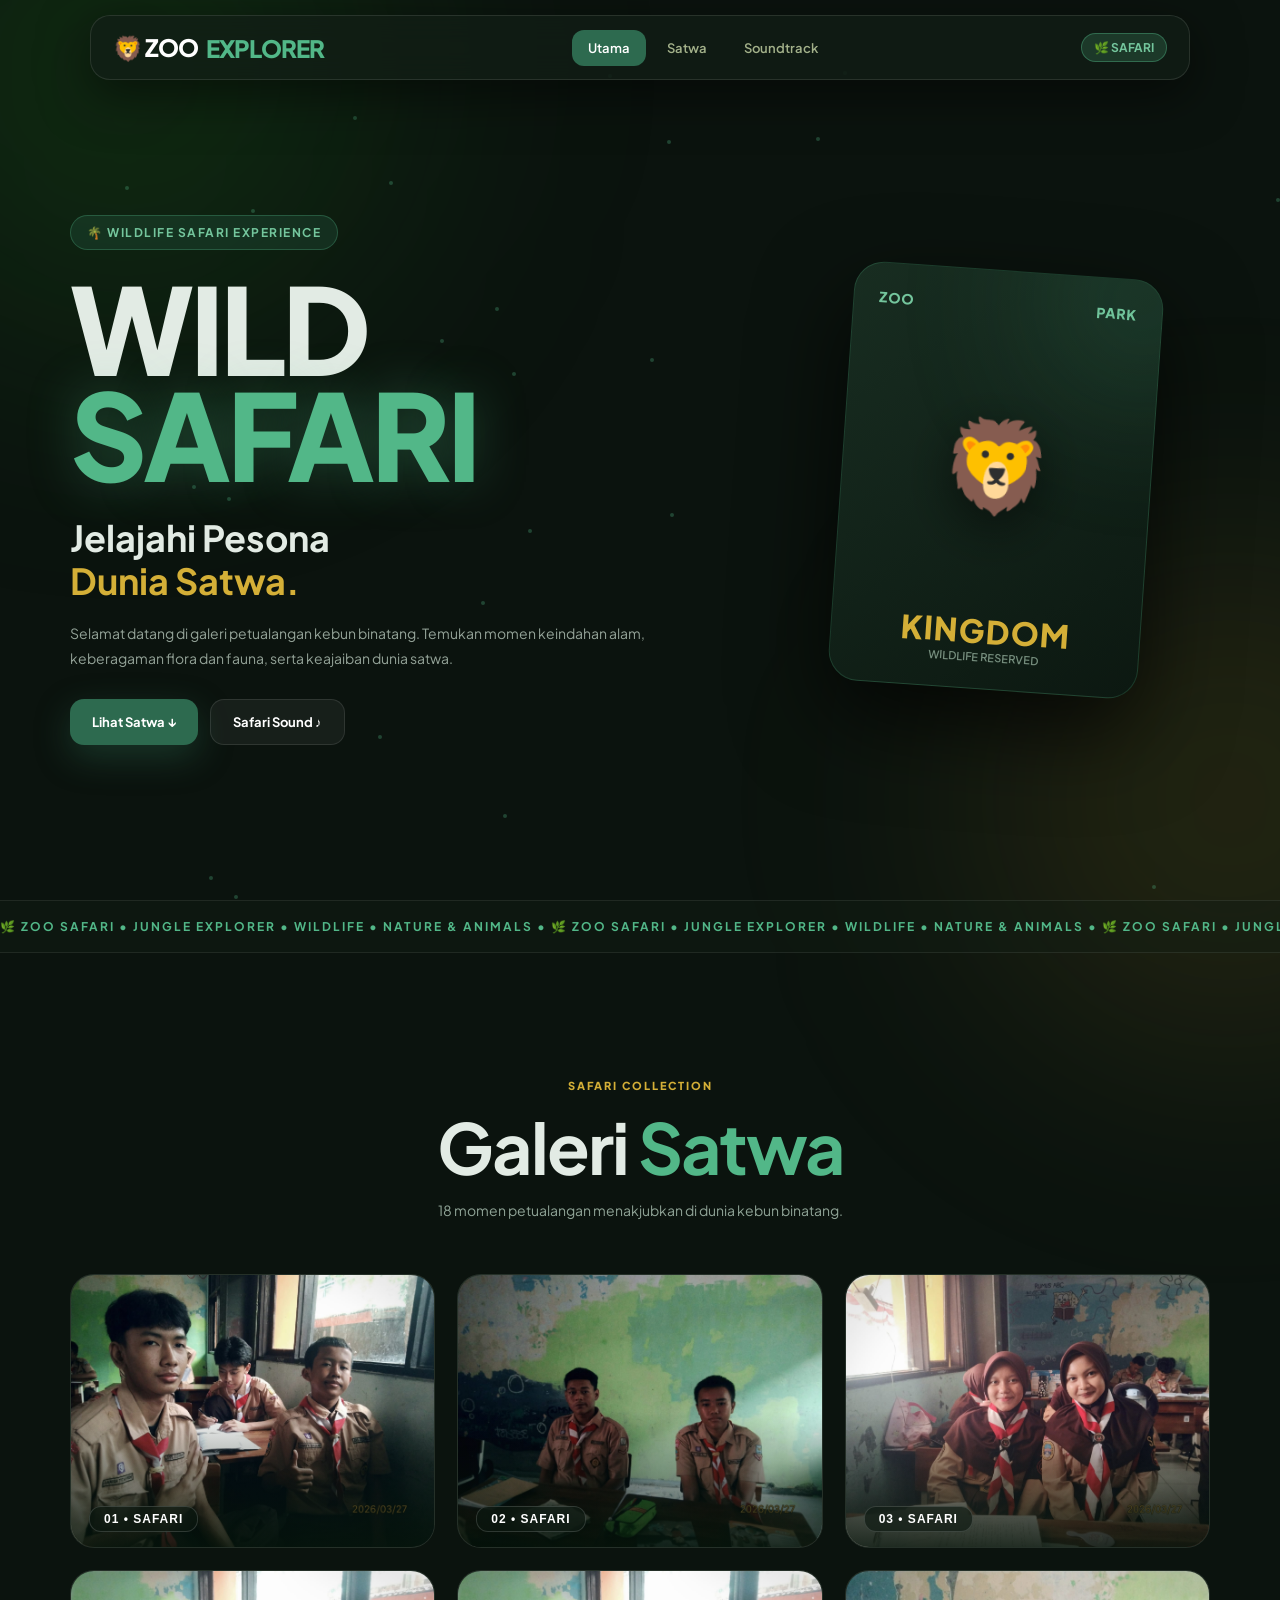
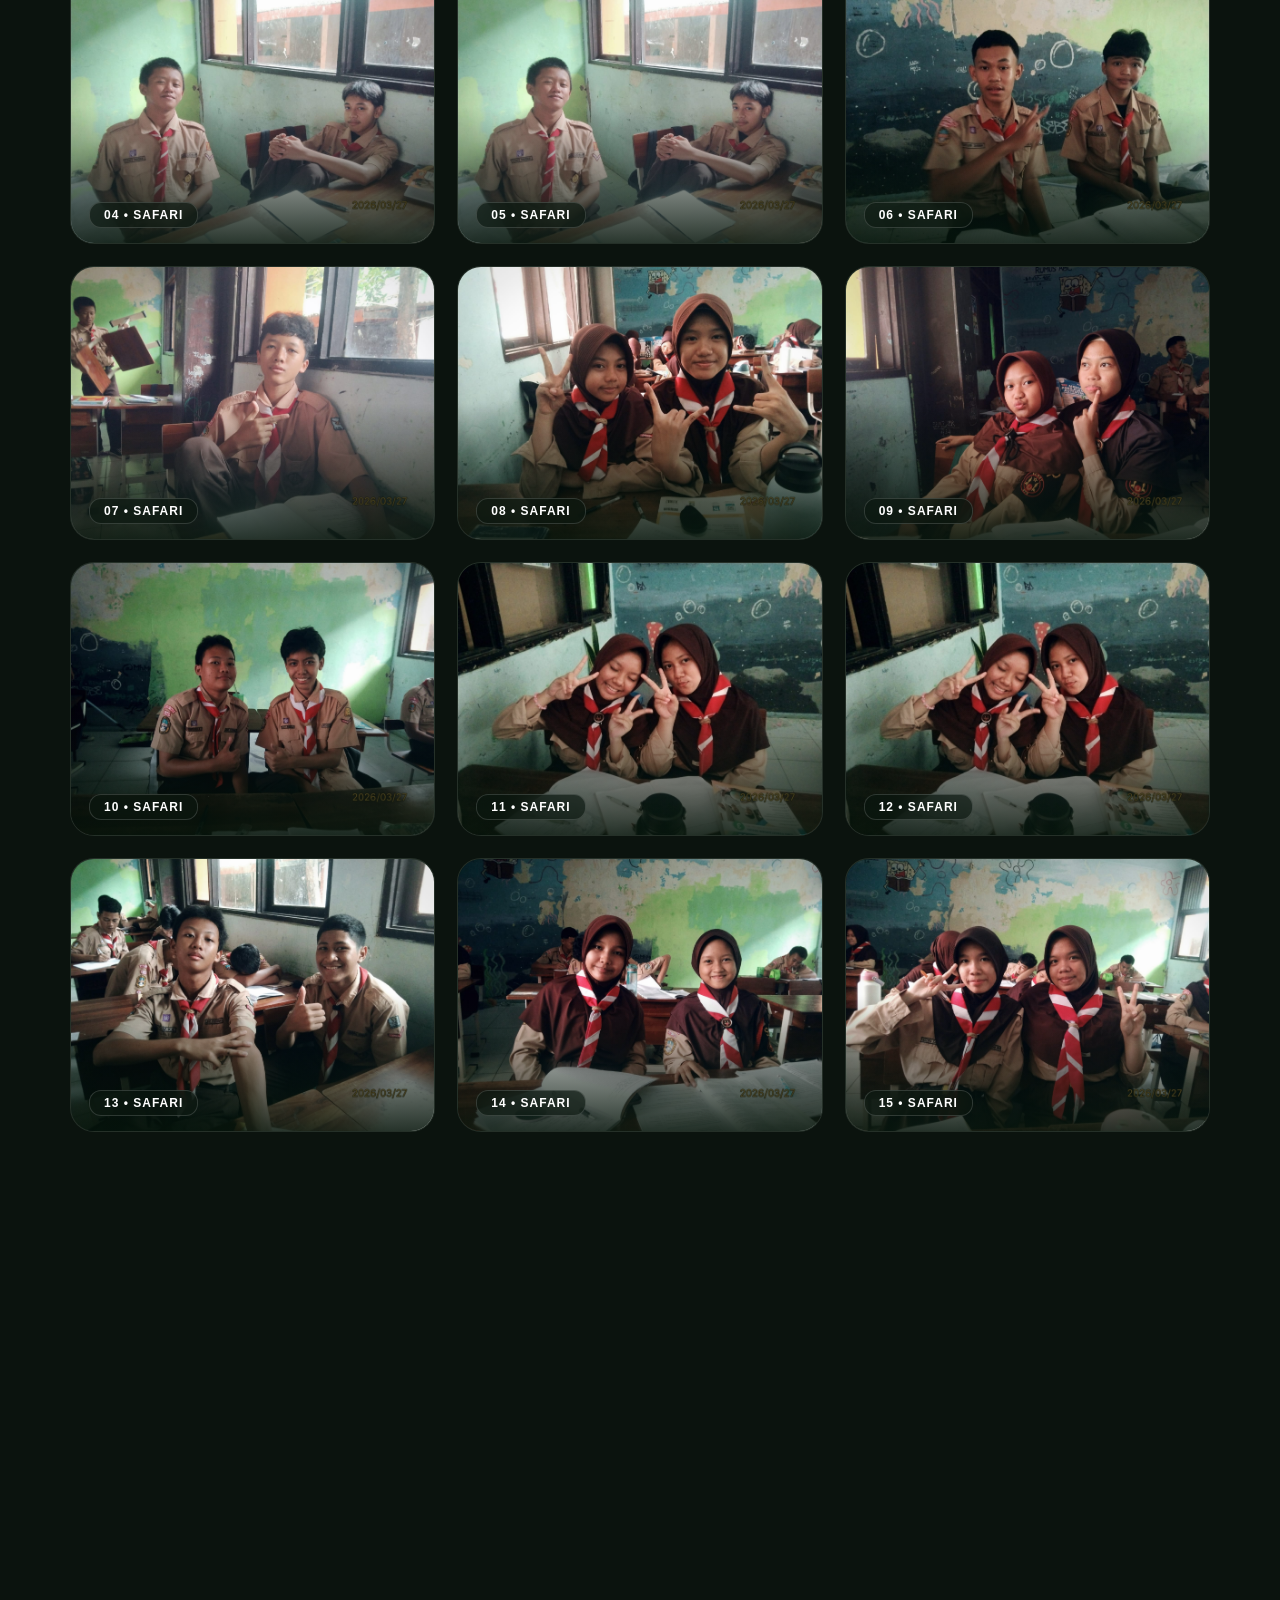
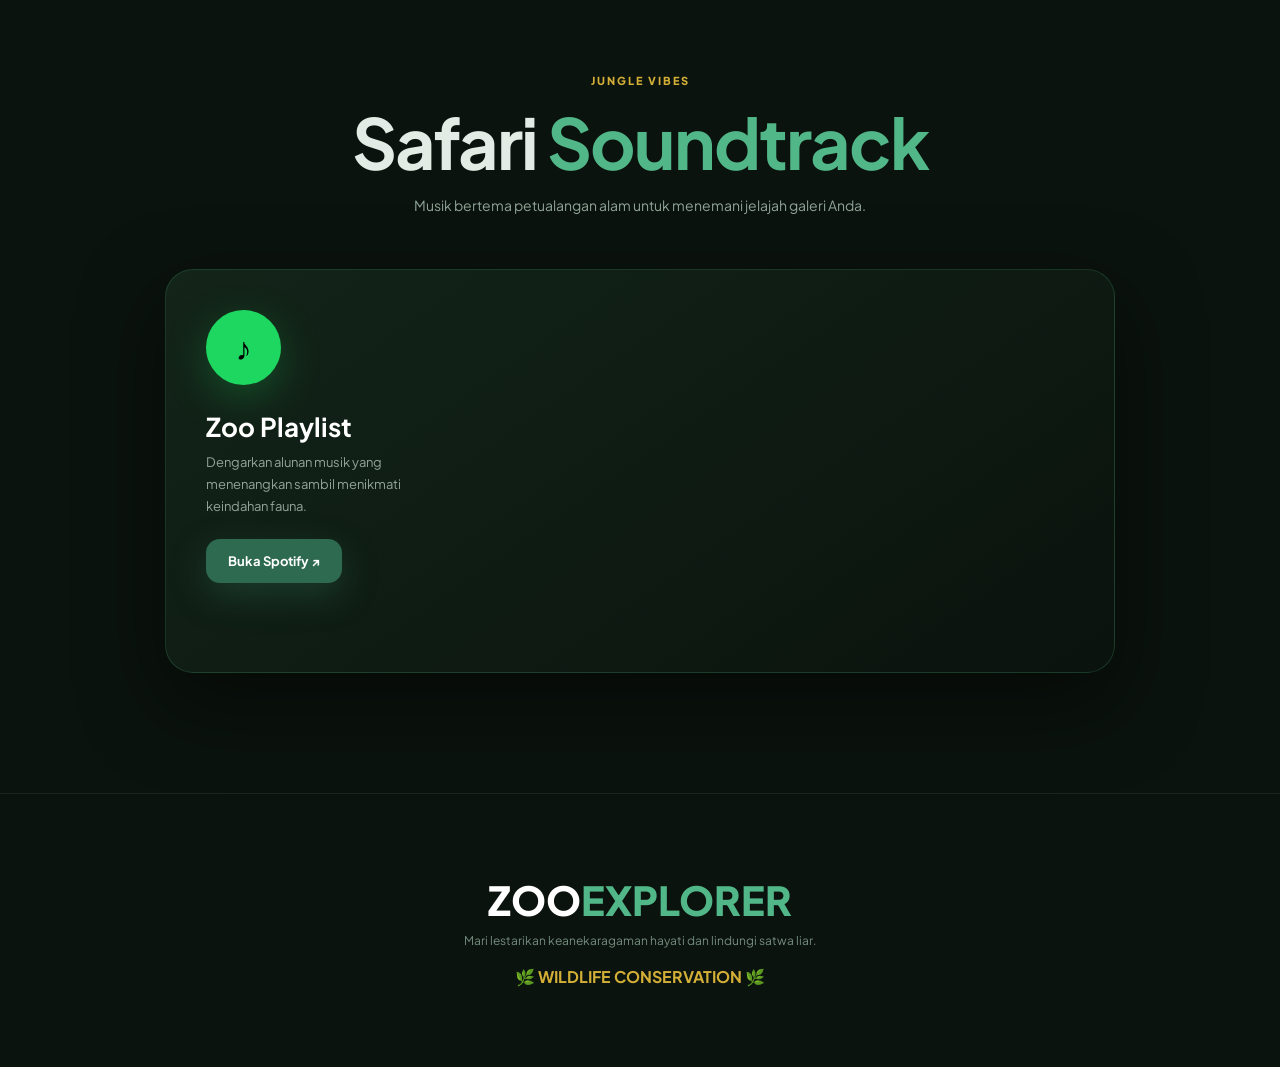
==== commit bbe06fb0: "Add files via upload" ====
--- a/index.html
+++ b/index.html
@@ -924,3 +924,4 @@
 
 </body>
 </html>
+
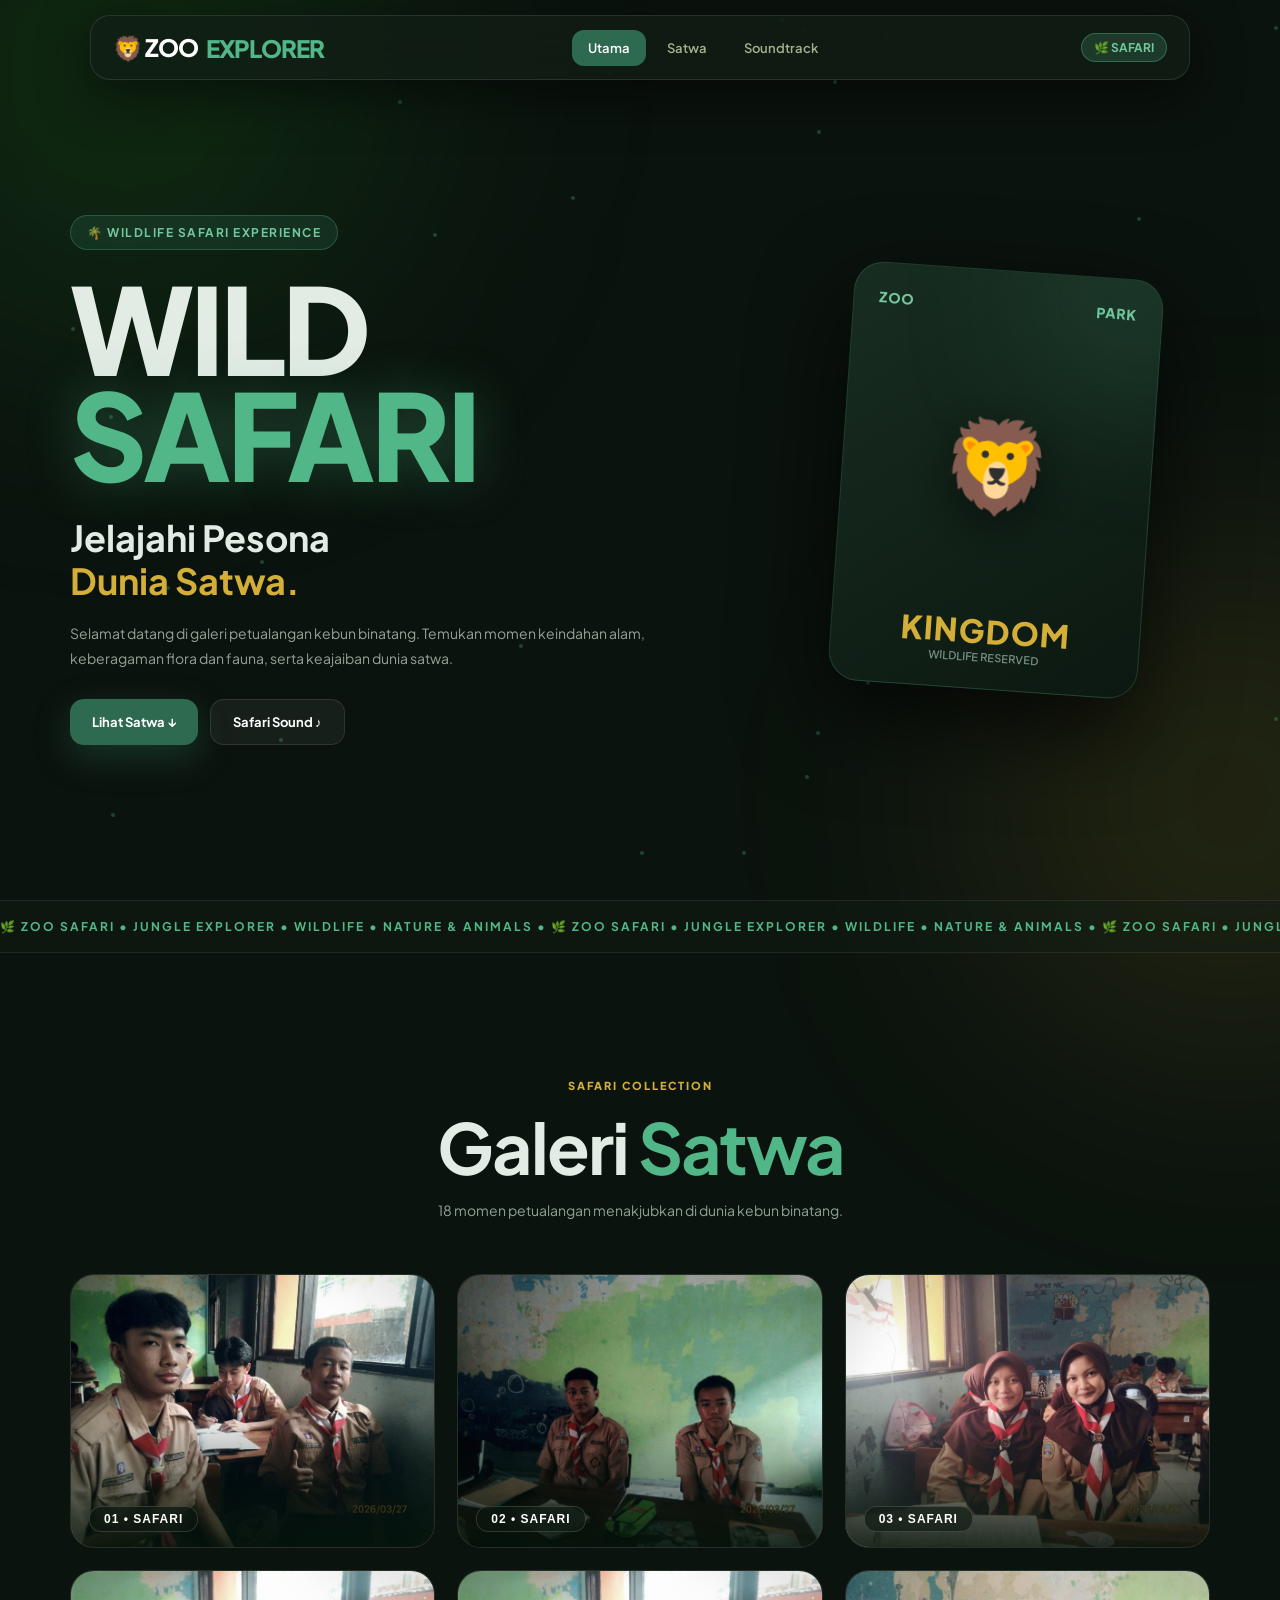
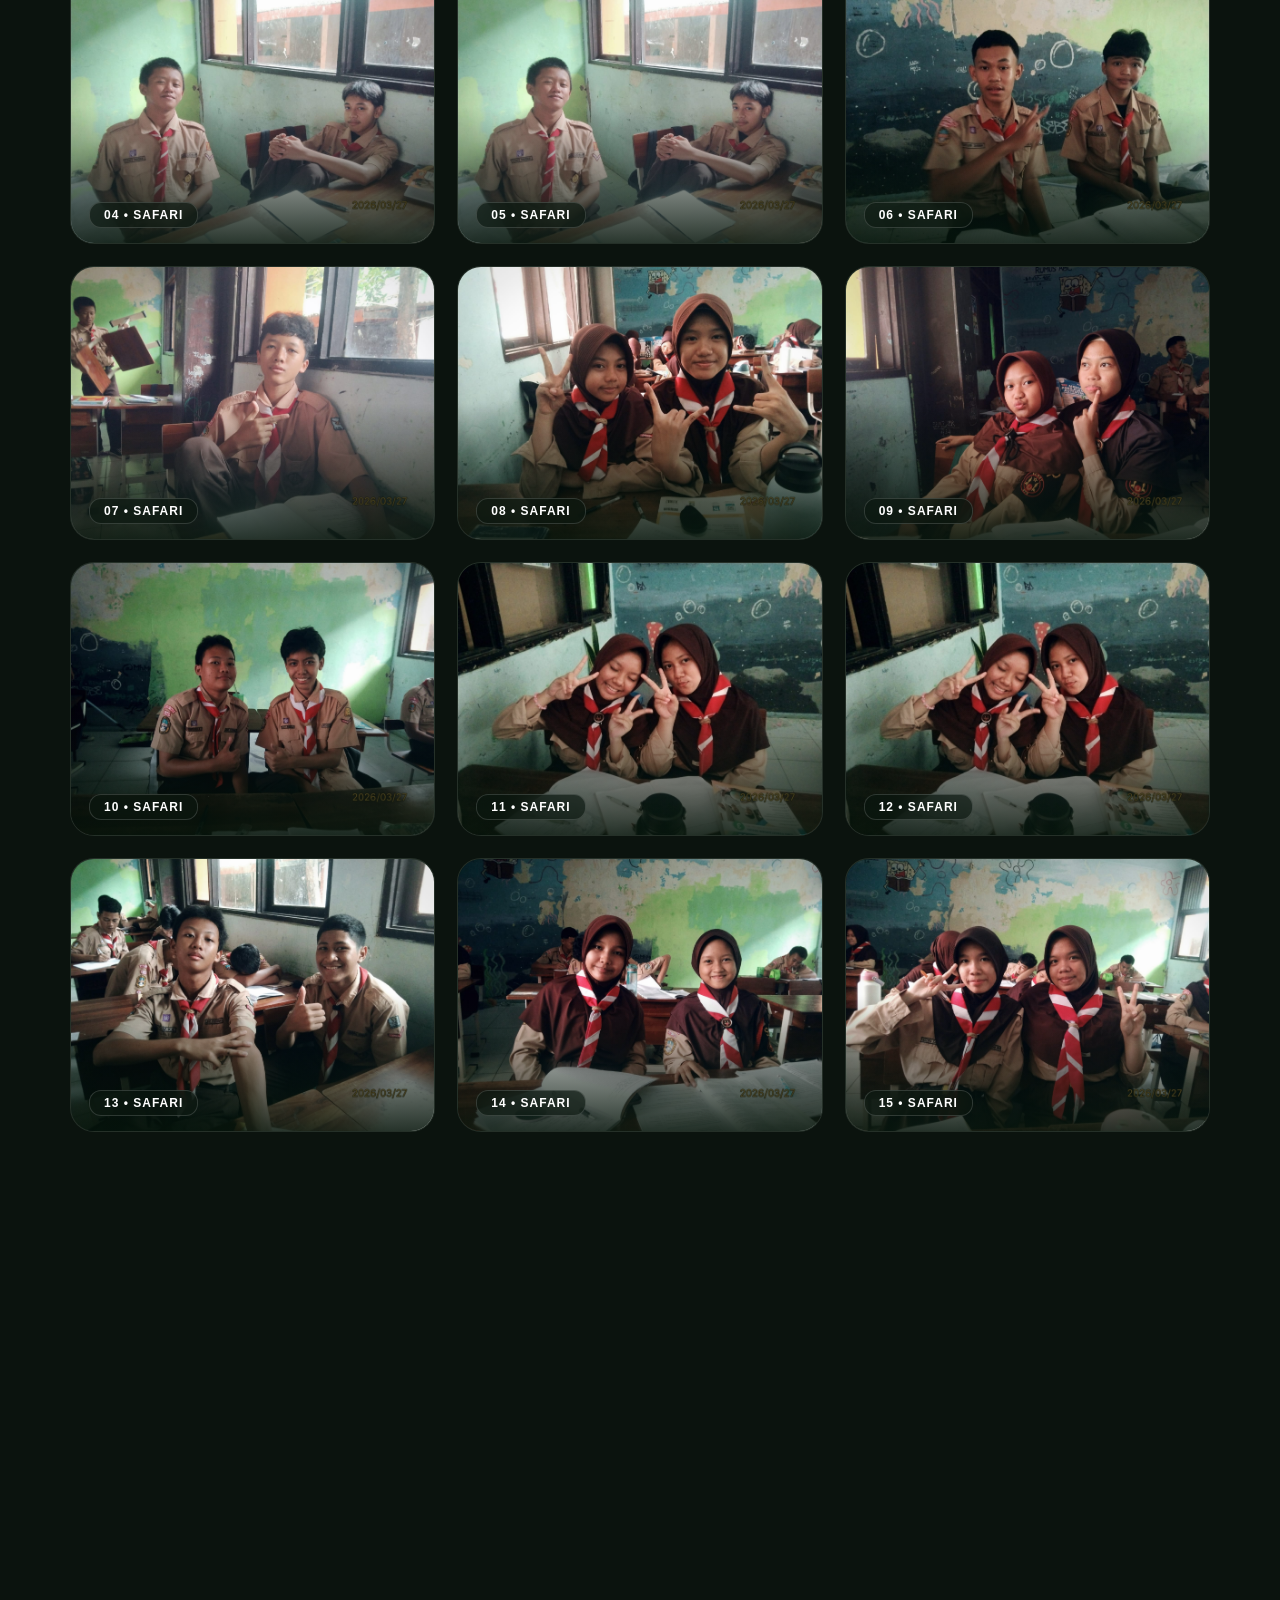
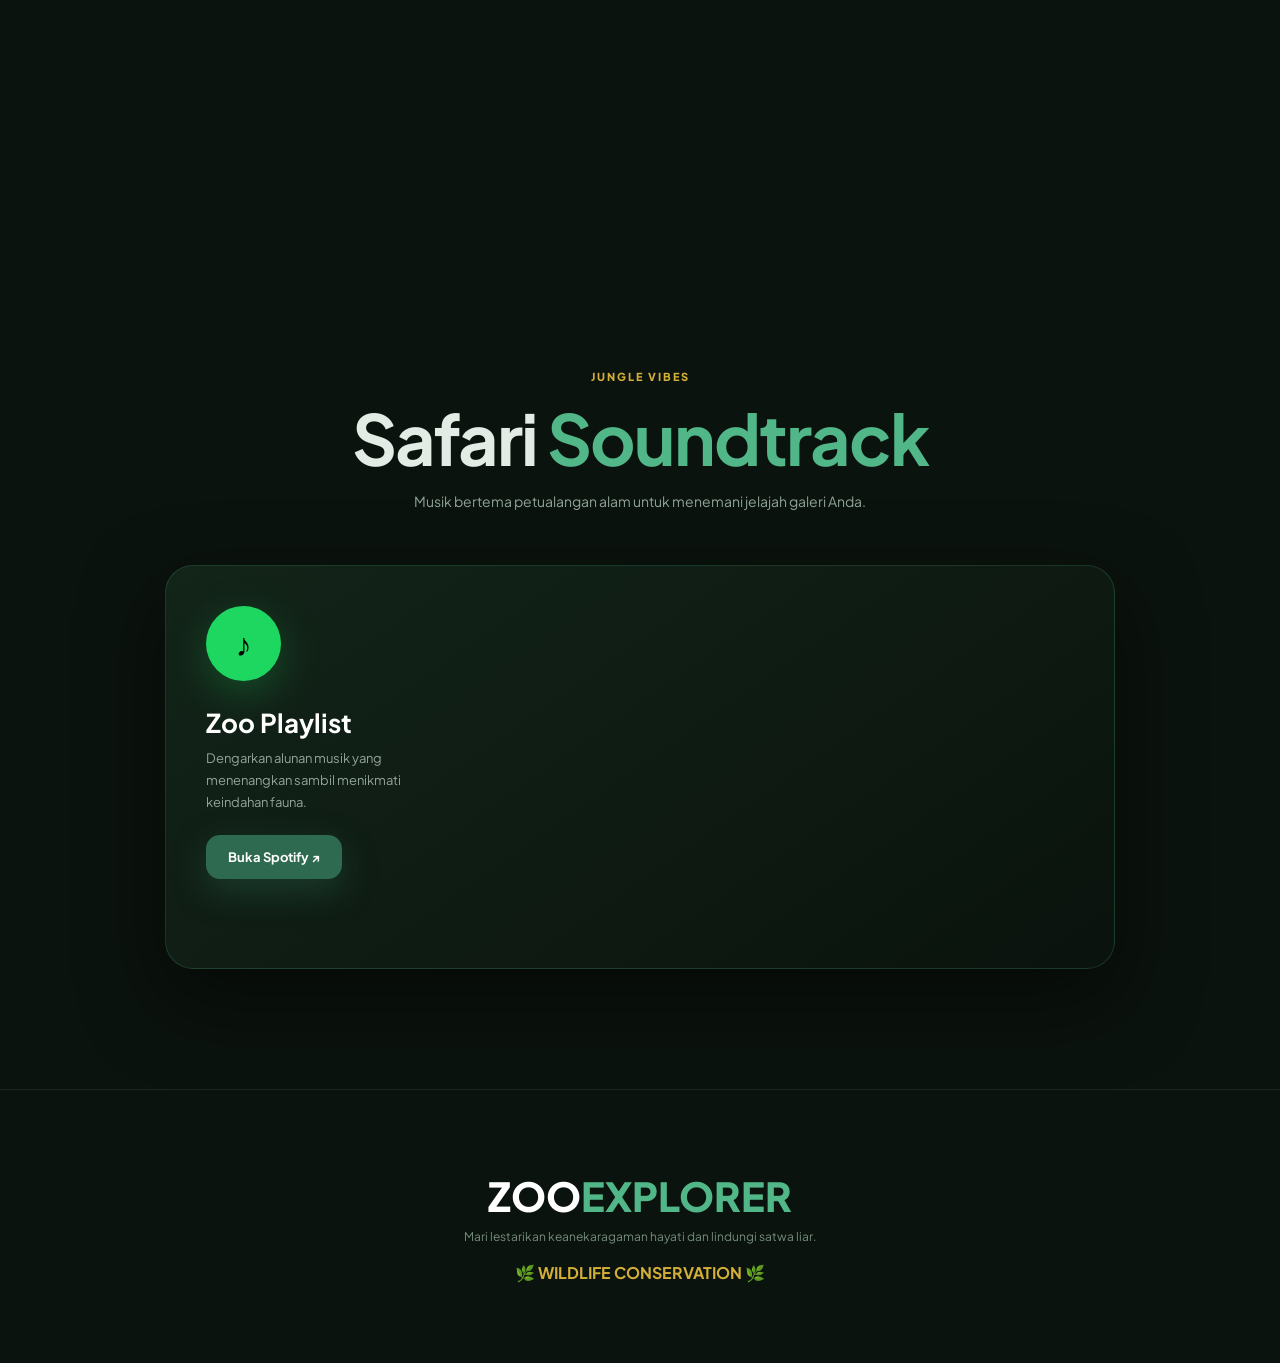
==== commit 1e231926: "Add button for photo 19 in index.html" ====
--- a/index.html
+++ b/index.html
@@ -774,6 +774,8 @@
         <button class="photo"><img src="photo/16.jpg" alt="Satwa 16" loading="lazy"><span class="photo-number">16 • SAFARI</span></button>
         <button class="photo"><img src="photo/17.jpg" alt="Satwa 17" loading="lazy"><span class="photo-number">17 • SAFARI</span></button>
         <button class="photo"><img src="photo/18.jpg" alt="Satwa 18" loading="lazy"><span class="photo-number">18 • SAFARI</span></button>
+         <button class="photo"><img src="photo/18.jpg" alt="Satwa 19
+                                  " loading="lazy"><span class="photo-number">18 • SAFARI</span></button>
     </div>
 </section>
 
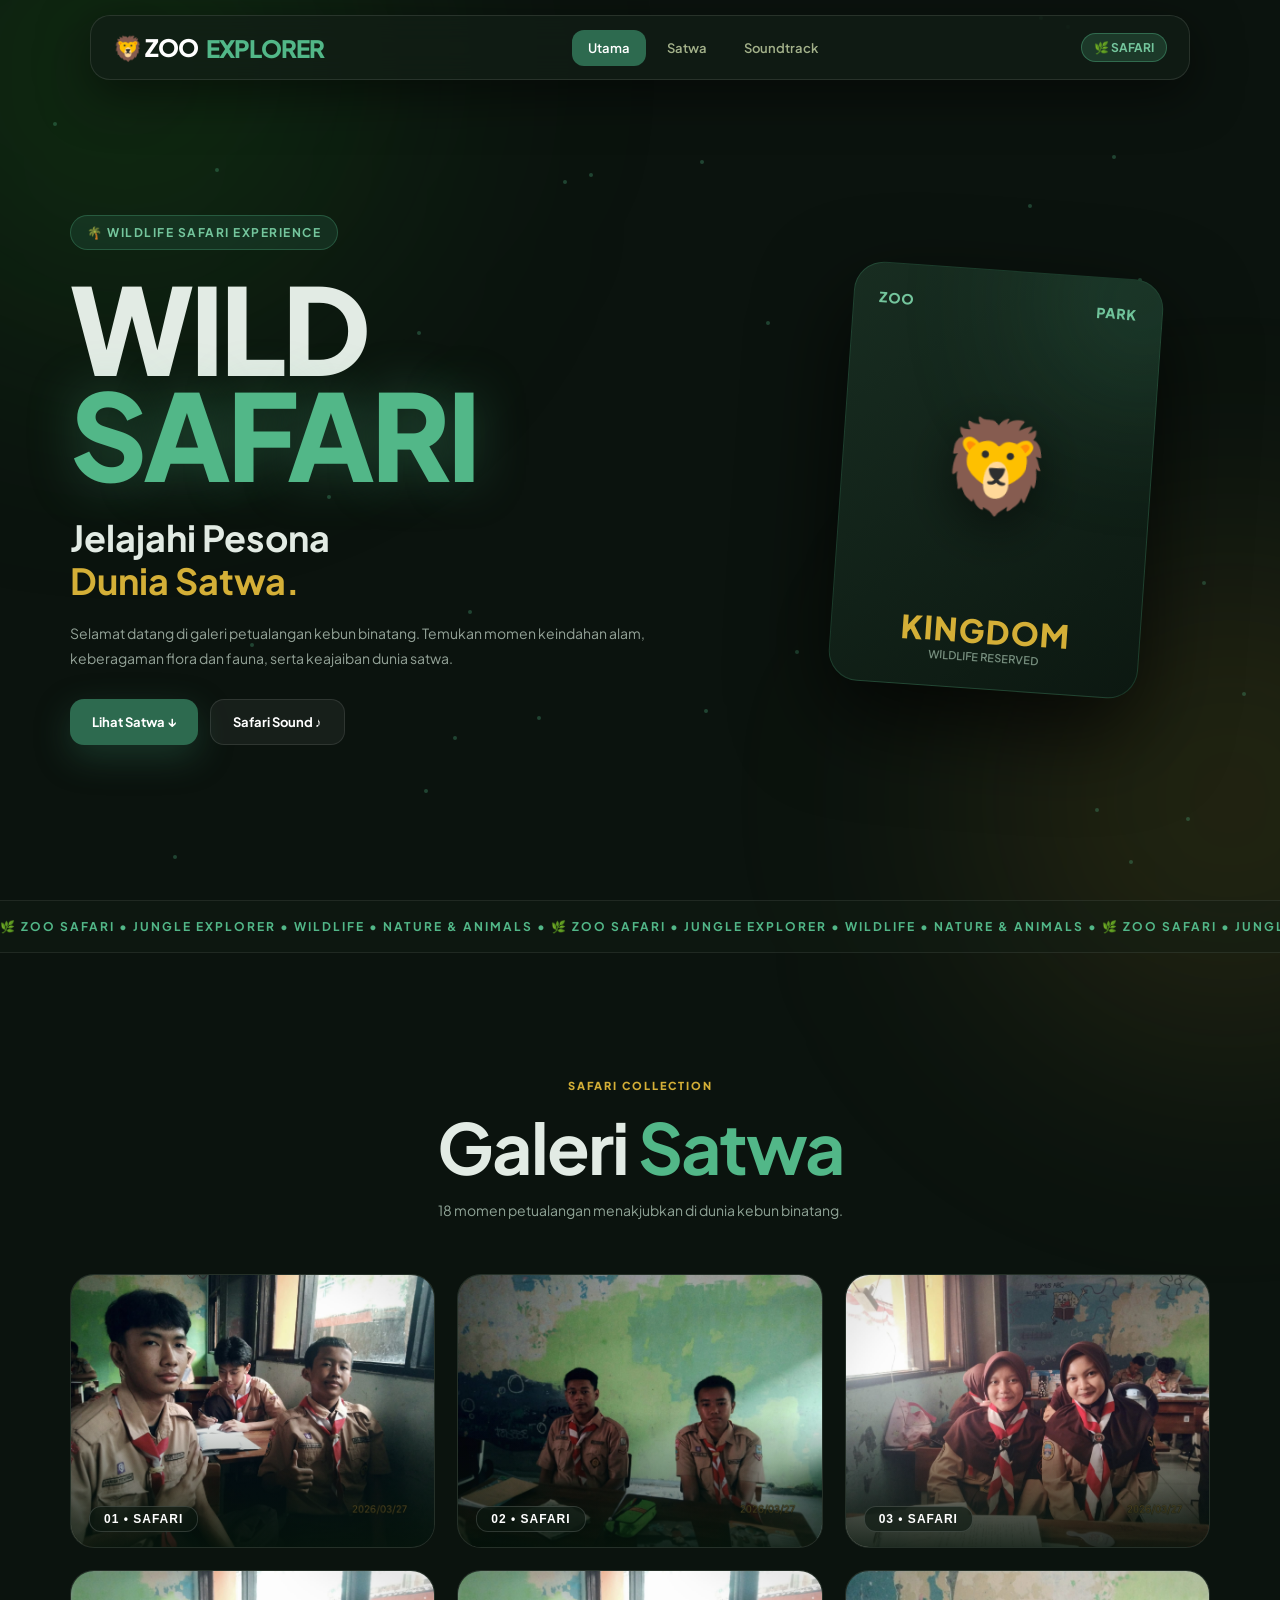
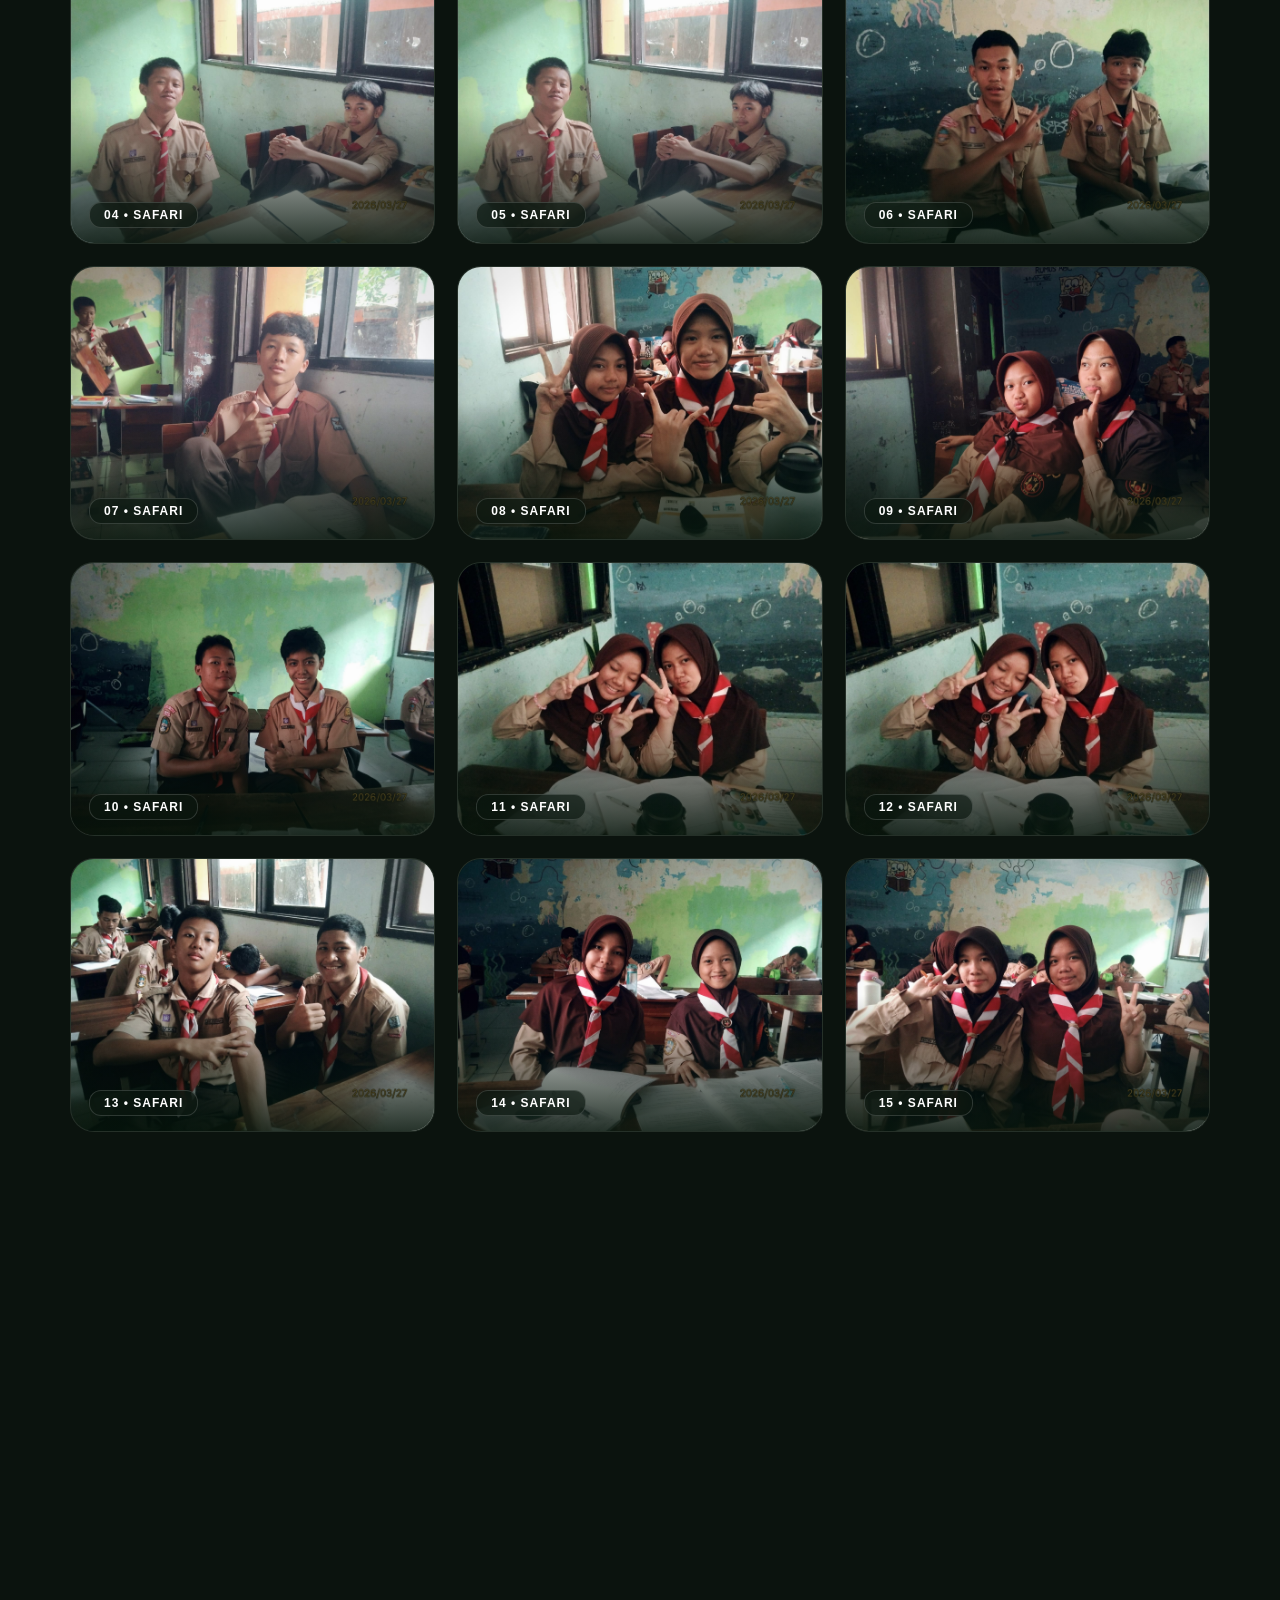
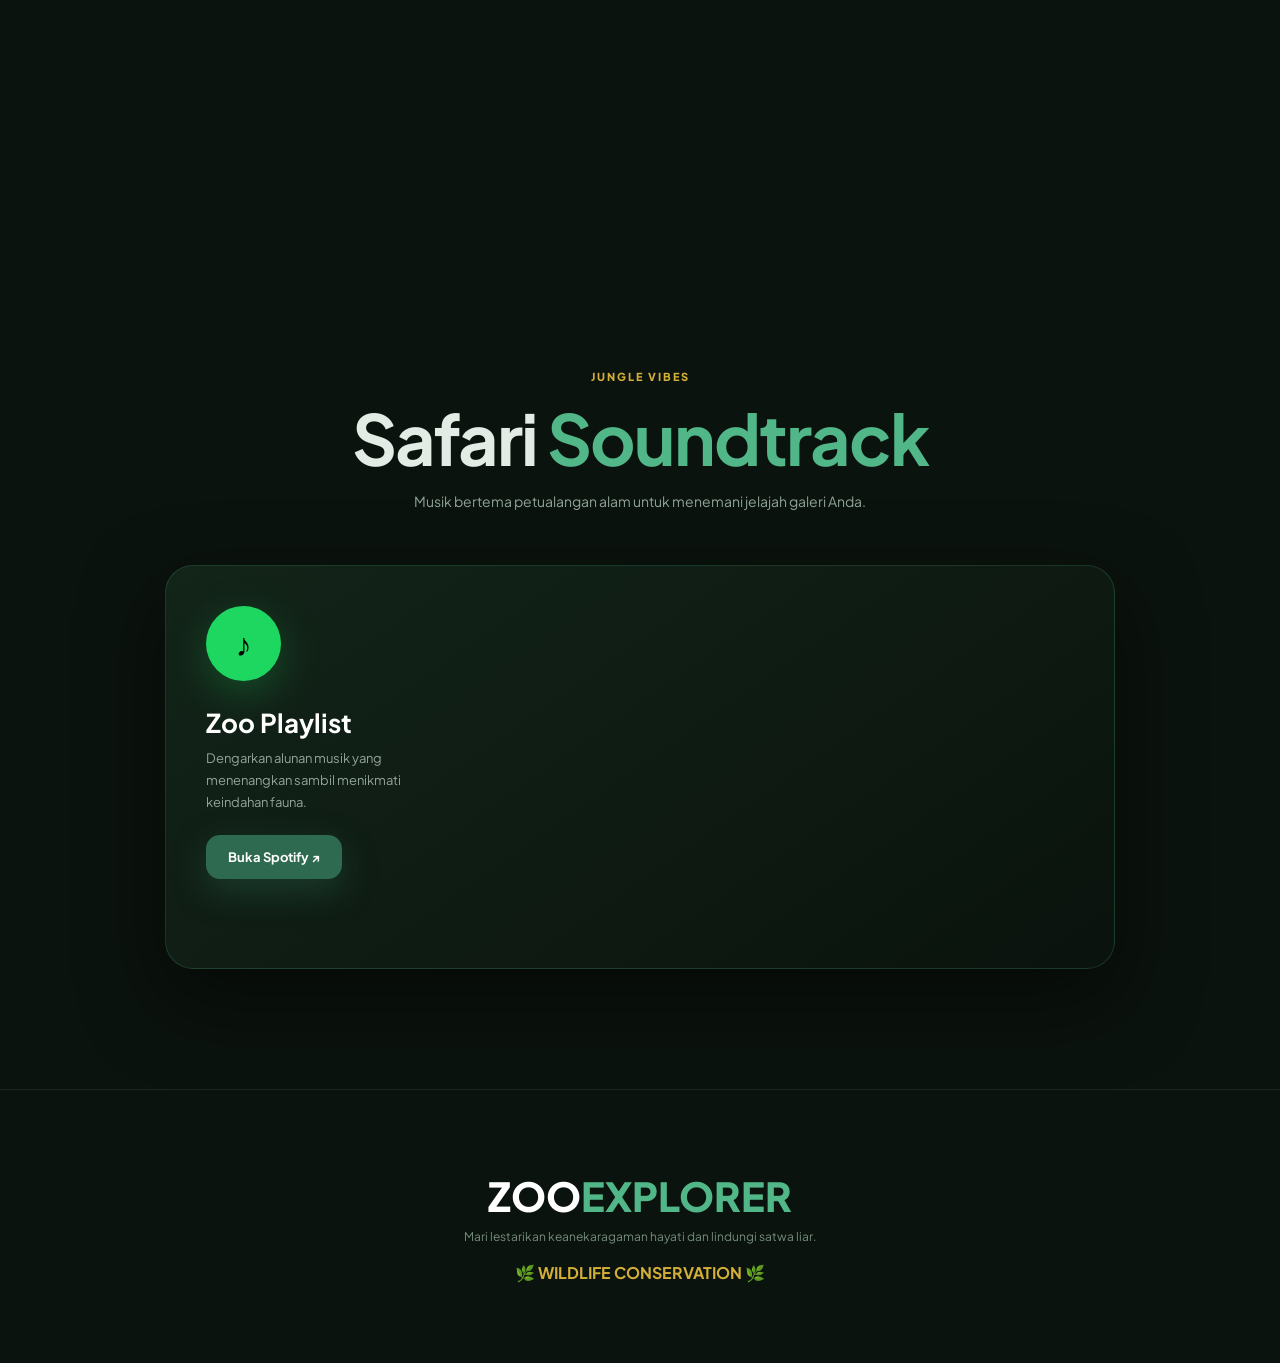
==== commit 6774ffa7: "Update index.html" ====
--- a/index.html
+++ b/index.html
@@ -774,8 +774,7 @@
         <button class="photo"><img src="photo/16.jpg" alt="Satwa 16" loading="lazy"><span class="photo-number">16 • SAFARI</span></button>
         <button class="photo"><img src="photo/17.jpg" alt="Satwa 17" loading="lazy"><span class="photo-number">17 • SAFARI</span></button>
         <button class="photo"><img src="photo/18.jpg" alt="Satwa 18" loading="lazy"><span class="photo-number">18 • SAFARI</span></button>
-         <button class="photo"><img src="photo/18.jpg" alt="Satwa 19
-                                  " loading="lazy"><span class="photo-number">18 • SAFARI</span></button>
+         <button class="photo"><img src="photo/18.jpg" alt="Satwa 19" loading="lazy"><span class="photo-number">19 • SAFARI</span></button>
     </div>
 </section>
 
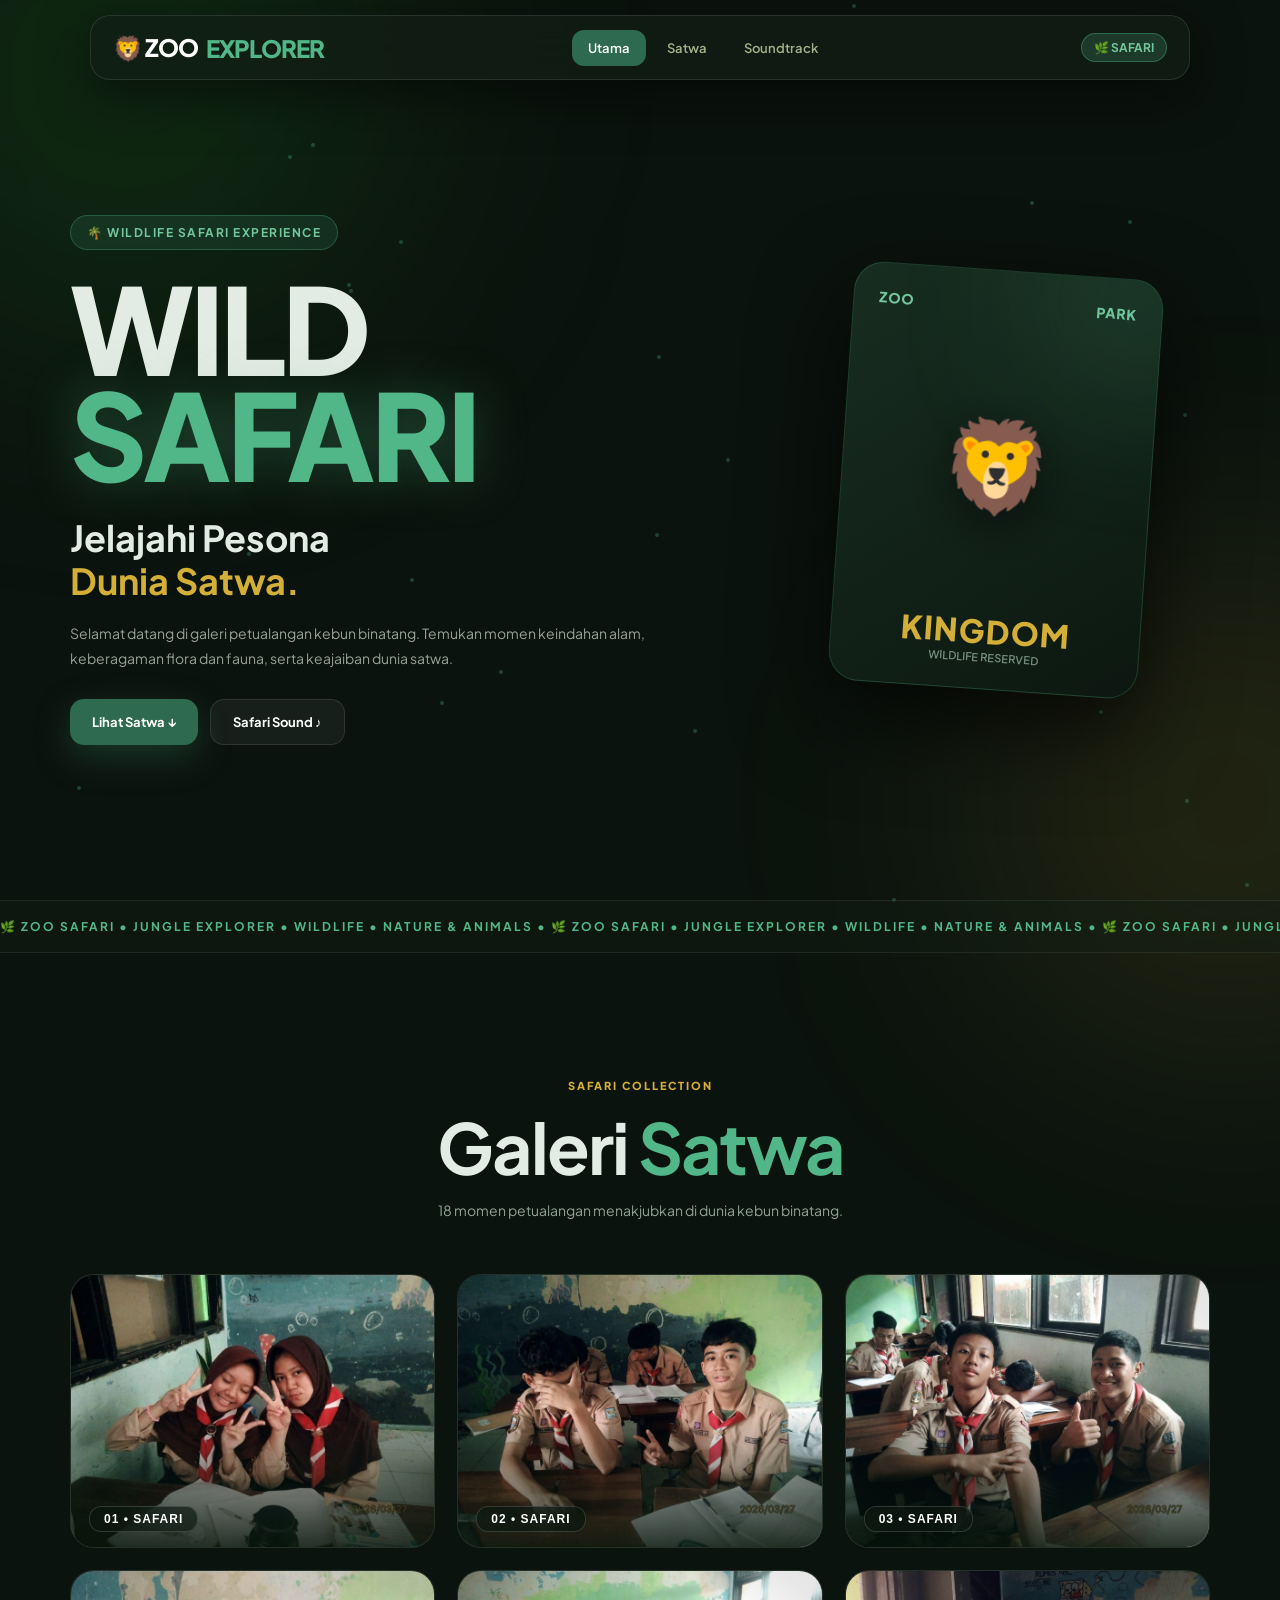
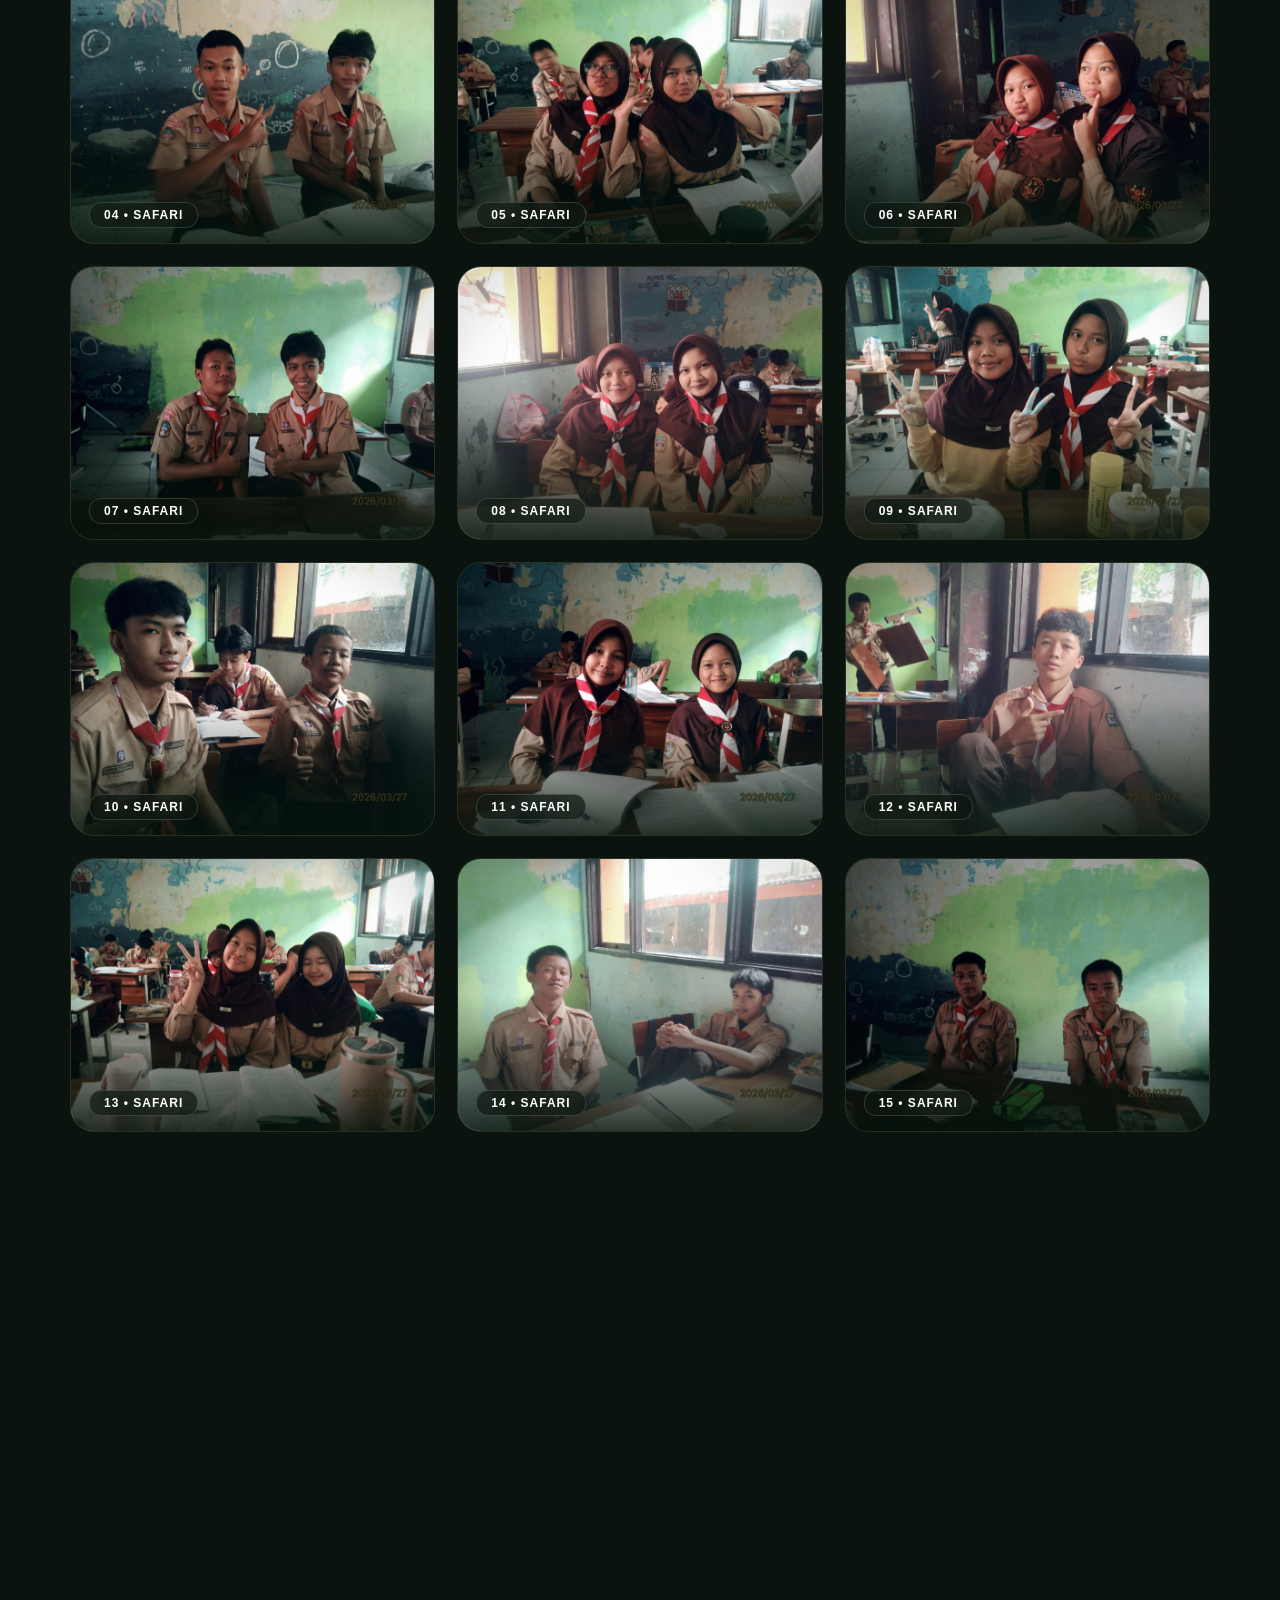
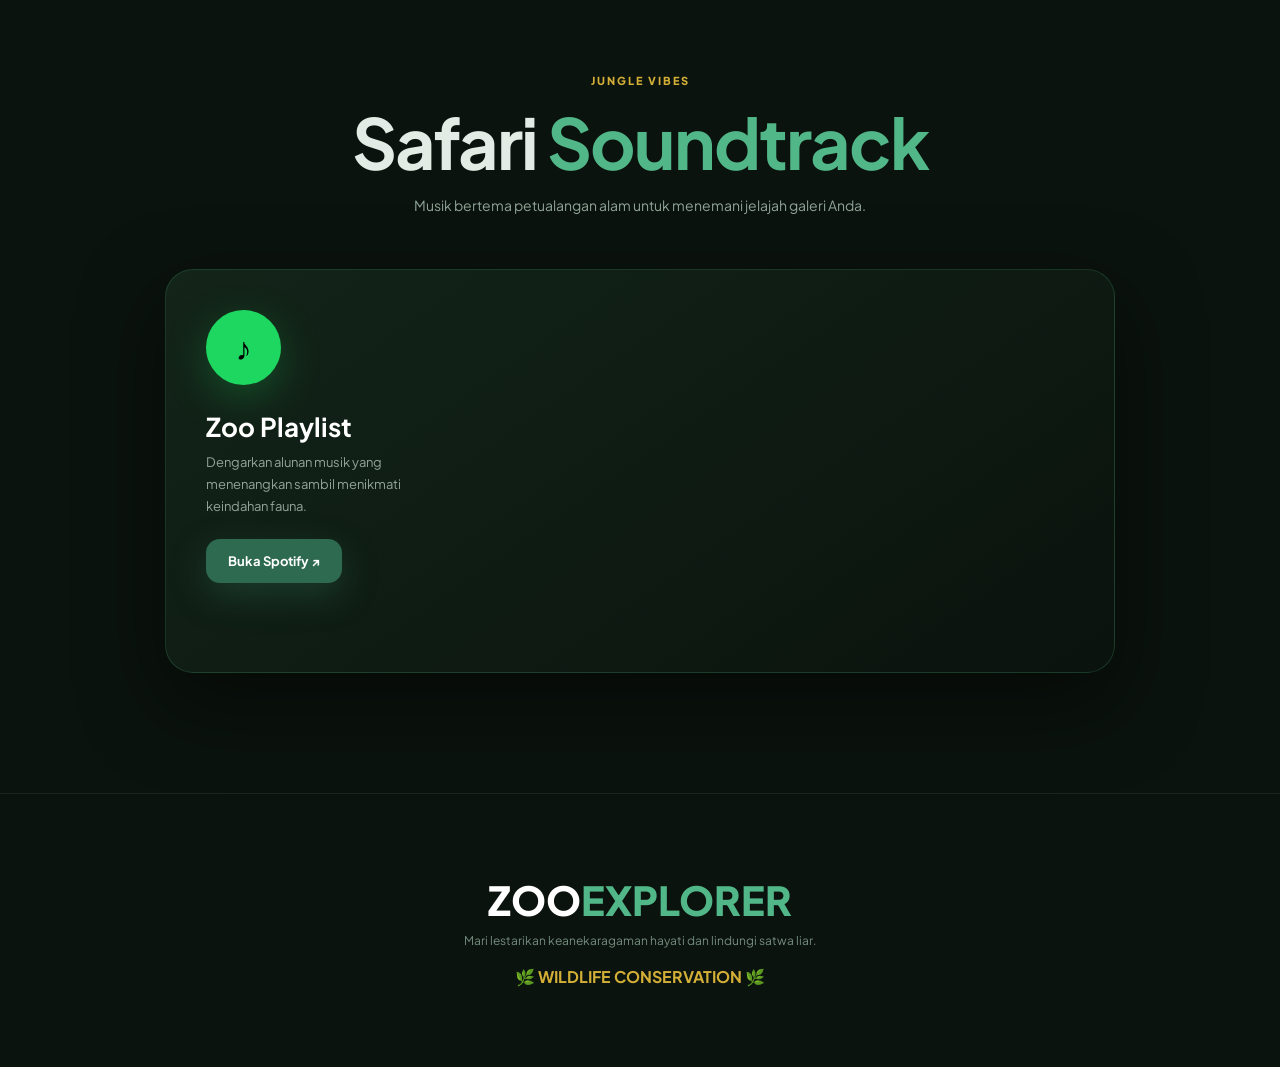
==== commit c22385c7: "Update index.html" ====
--- a/index.html
+++ b/index.html
@@ -773,9 +773,7 @@
         <button class="photo"><img src="photo/15.jpg" alt="Satwa 15" loading="lazy"><span class="photo-number">15 • SAFARI</span></button>
         <button class="photo"><img src="photo/16.jpg" alt="Satwa 16" loading="lazy"><span class="photo-number">16 • SAFARI</span></button>
         <button class="photo"><img src="photo/17.jpg" alt="Satwa 17" loading="lazy"><span class="photo-number">17 • SAFARI</span></button>
-        <button class="photo"><img src="photo/18.jpg" alt="Satwa 18" loading="lazy"><span class="photo-number">18 • SAFARI</span></button>
-         <button class="photo"><img src="photo/18.jpg" alt="Satwa 19" loading="lazy"><span class="photo-number">19 • SAFARI</span></button>
-    </div>
+        </div>
 </section>
 
 <!-- PLAYLIST SPOTIFY -->
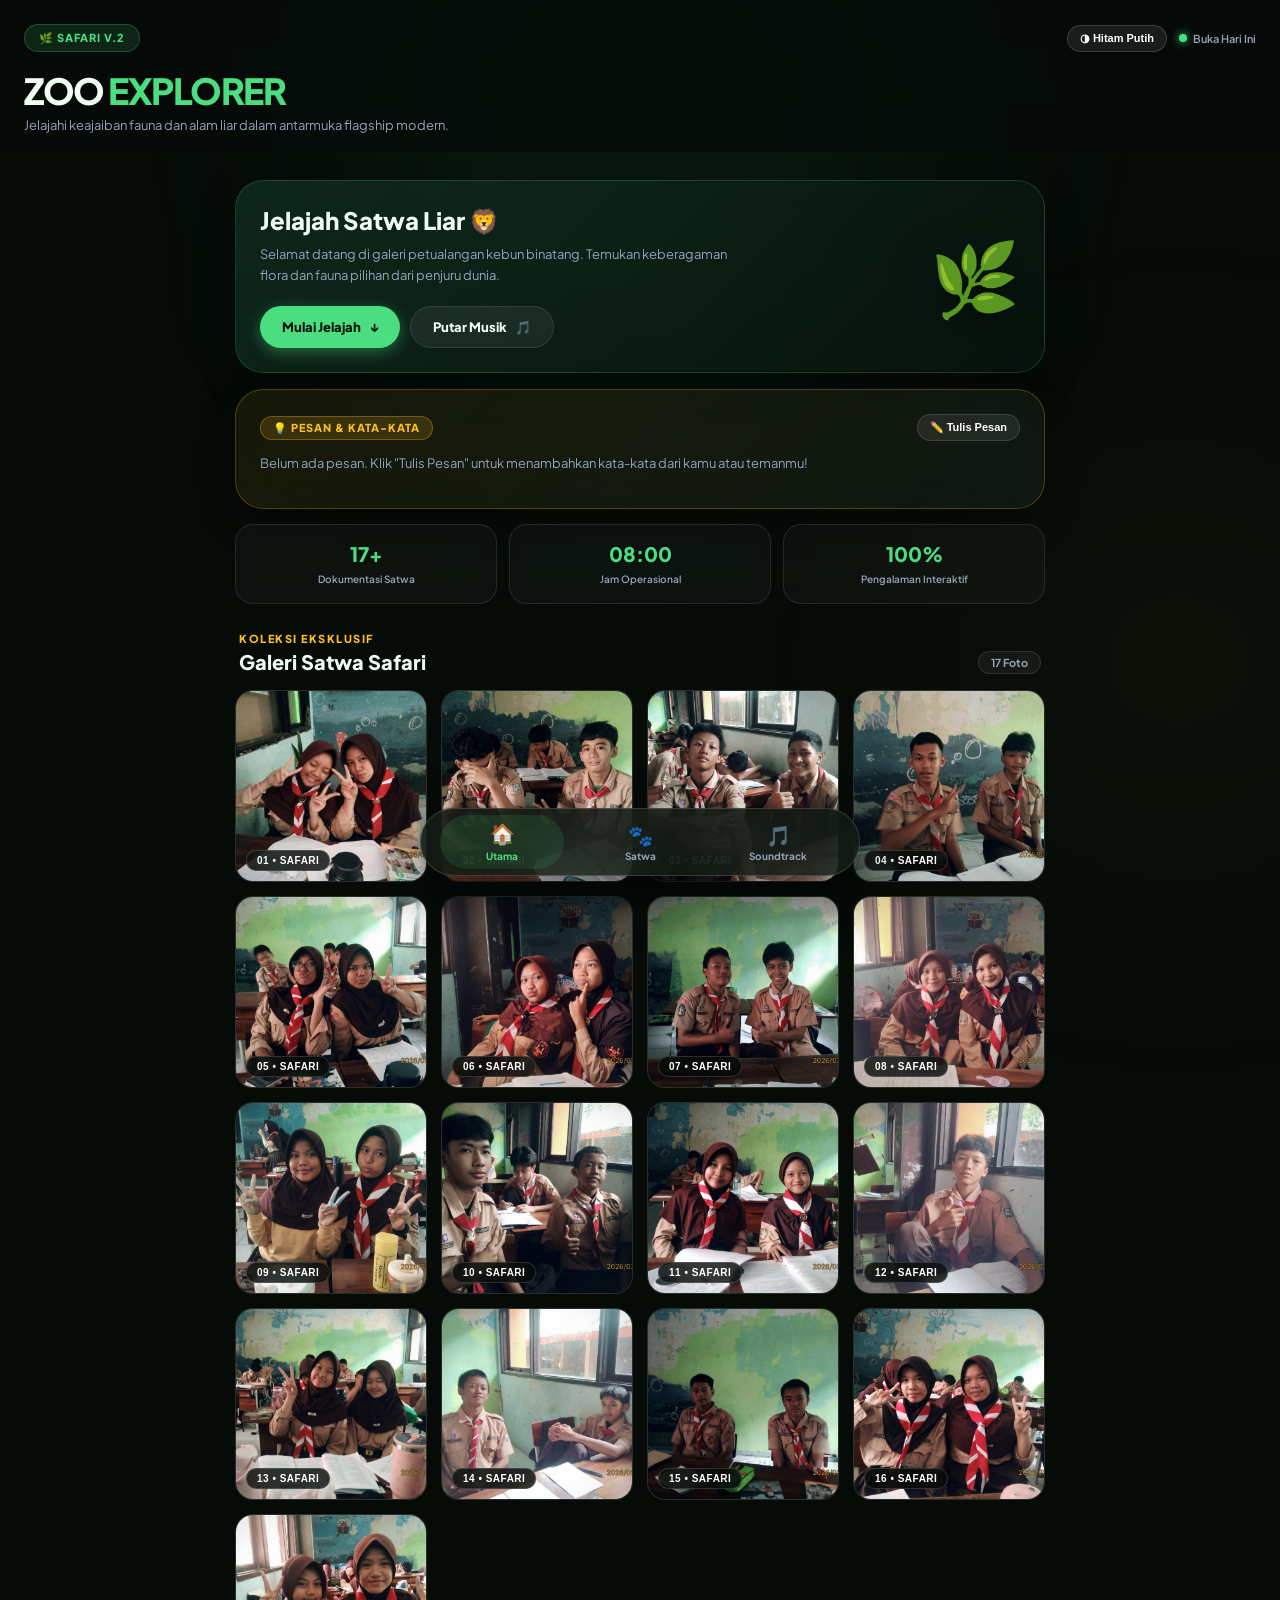
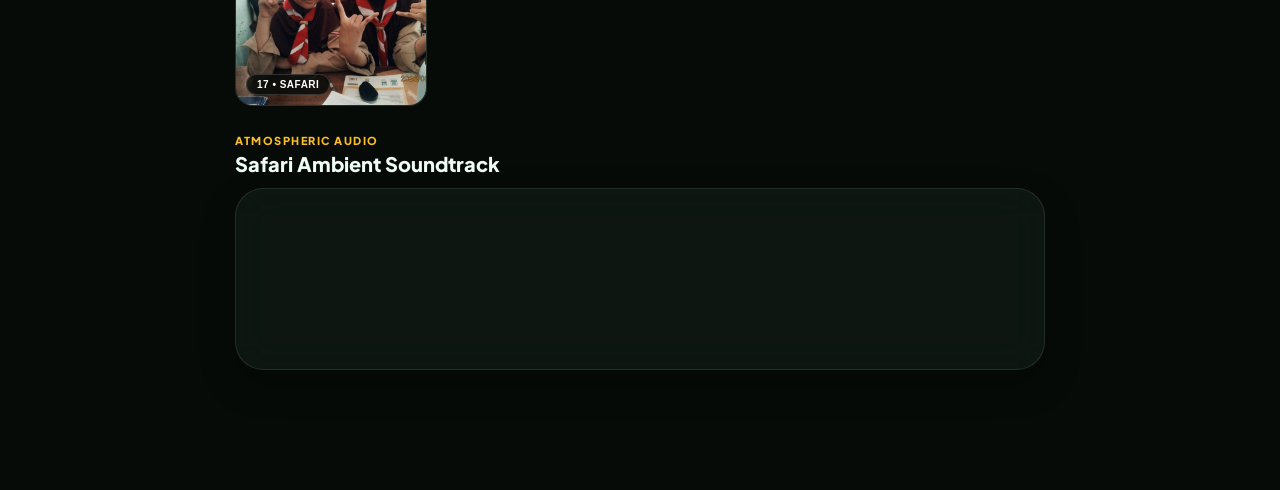
==== commit 3e7ea972: "Add files via upload" ====
--- a/index.html
+++ b/index.html
@@ -1,926 +1,172 @@
 <!DOCTYPE html>
 <html lang="id">
 <head>
-<meta charset="UTF-8">
-<meta name="viewport" content="width=device-width, initial-scale=1.0">
-
-<title>ZOO EXPLORER | Wild Safari 🦁</title>
-
-<link rel="preconnect" href="https://fonts.googleapis.com">
-<link rel="preconnect" href="https://fonts.gstatic.com" crossorigin>
-<link href="https://fonts.googleapis.com/css2?family=Plus+Jakarta+Sans:wght@400;500;600;700;800;900&display=swap" rel="stylesheet">
-
-<style>
-/* =========================
-   RESET & GLOBAL
-========================= */
-*{
-    margin:0;
-    padding:0;
-    box-sizing:border-box;
-}
-
-html{
-    scroll-behavior:smooth;
-}
-
-body{
-    font-family:'Plus Jakarta Sans', sans-serif;
-    background:#0b130e;
-    color:#e2ebe4;
-    overflow-x:hidden;
-}
-
-/* =========================
-   BACKGROUND GLOW (NATURE VIBES)
-========================= */
-body::before{
-    content:"";
-    position:fixed;
-    width:550px;
-    height:550px;
-    border-radius:50%;
-    background:rgba(34, 139, 34, 0.18);
-    filter:blur(130px);
-    top:-200px;
-    left:-150px;
-    z-index:-2;
-}
-
-body::after{
-    content:"";
-    position:fixed;
-    width:500px;
-    height:500px;
-    border-radius:50%;
-    background:rgba(212, 175, 55, 0.12);
-    filter:blur(130px);
-    right:-200px;
-    bottom:-150px;
-    z-index:-2;
-}
-
-/* =========================
-   NAVBAR
-========================= */
-.navbar{
-    position:fixed;
-    top:15px;
-    left:50%;
-    transform:translateX(-50%);
-    width:min(1100px,92%);
-    height:65px;
-    display:flex;
-    align-items:center;
-    justify-content:space-between;
-    padding:0 22px;
-    border:1px solid rgba(255,255,255,.1);
-    border-radius:20px;
-    background:rgba(18, 30, 22, 0.75);
-    backdrop-filter:blur(20px);
-    z-index:999;
-    box-shadow:0 15px 50px rgba(0,0,0,.5);
-}
-
-.logo{
-    font-size:24px;
-    font-weight:900;
-    letter-spacing:-1px;
-    color:white;
-    text-decoration:none;
-    display:flex;
-    align-items:center;
-    gap:8px;
-}
-
-.logo span{
-    color:#52b788;
-}
-
-.nav-links{
-    display:flex;
-    gap:5px;
-}
-
-.nav-links a{
-    color:#a3b18a;
-    text-decoration:none;
-    font-size:13px;
-    font-weight:600;
-    padding:10px 16px;
-    border-radius:12px;
-    transition:.3s;
-}
-
-.nav-links a:hover,
-.nav-links a.active{
-    color:white;
-    background:#2d6a4f;
-}
-
-.nav-badge{
-    background:rgba(82, 183, 136, 0.2);
-    border:1px solid rgba(82, 183, 136, 0.4);
-    color:#74c69d;
-    padding:6px 12px;
-    border-radius:50px;
-    font-size:12px;
-    font-weight:700;
-}
-
-/* =========================
-   HERO / HOME
-========================= */
-.hero{
-    min-height:100vh;
-    max-width:1200px;
-    margin:auto;
-    padding:150px 30px 90px;
-    display:grid;
-    grid-template-columns:1.2fr .8fr;
-    align-items:center;
-    gap:70px;
-}
-
-.hero-text{
-    animation:fadeUp 1s cubic-bezier(0.16, 1, 0.3, 1);
-}
-
-.badge{
-    display:inline-block;
-    padding:9px 16px;
-    border-radius:50px;
-    color:#74c69d;
-    background:rgba(45, 106, 79, 0.25);
-    border:1px solid rgba(82, 183, 136, 0.3);
-    font-size:12px;
-    font-weight:700;
-    letter-spacing:1.5px;
-}
-
-.hero h1{
-    margin-top:25px;
-    font-size:clamp(60px,10vw,120px);
-    line-height:.88;
-    letter-spacing:-4px;
-    font-weight:900;
-}
-
-.hero h1 span{
-    color:#52b788;
-    text-shadow:0 0 50px rgba(82, 183, 136, 0.35);
-}
-
-.hero h2{
-    margin-top:30px;
-    font-size:clamp(22px,3vw,36px);
-    line-height:1.2;
-}
-
-.hero h2 span{
-    color:#d4af37;
-}
-
-.hero-description{
-    margin-top:18px;
-    max-width:600px;
-    color:#94a398;
-    line-height:1.8;
-    font-size:14px;
-}
-
-.buttons{
-    display:flex;
-    gap:12px;
-    flex-wrap:wrap;
-    margin-top:28px;
-}
-
-.btn{
-    display:inline-flex;
-    align-items:center;
-    justify-content:center;
-    padding:14px 22px;
-    border-radius:14px;
-    text-decoration:none;
-    font-size:13px;
-    font-weight:700;
-    transition:.3s;
-}
-
-.btn-green{
-    color:white;
-    background:#2d6a4f;
-    box-shadow:0 12px 35px rgba(45, 106, 79, 0.4);
-}
-
-.btn-green:hover{
-    transform:translateY(-4px);
-    background:#40916c;
-    box-shadow:0 20px 45px rgba(45, 106, 79, 0.6);
-}
-
-.btn-outline{
-    color:white;
-    background:rgba(255,255,255,.05);
-    border:1px solid rgba(255,255,255,.1);
-}
-
-.btn-outline:hover{
-    background:white;
-    color:black;
-}
-
-/* =========================
-   HERO CARD
-========================= */
-.hero-card{
-    width:310px;
-    height:420px;
-    justify-self:center;
-    padding:25px;
-    border-radius:30px;
-    background:linear-gradient(145deg, #182d21, #0c1811);
-    border:1px solid rgba(82, 183, 136, 0.2);
-    box-shadow:0 35px 90px rgba(0,0,0,.7);
-    transform:rotate(4deg);
-    animation:float 4s ease-in-out infinite;
-    position:relative;
-    overflow:hidden;
-    display:flex;
-    flex-direction:column;
-    justify-content:space-between;
-    text-align:center;
-}
-
-.hero-card::before{
-    content:"";
-    position:absolute;
-    width:200px;
-    height:200px;
-    background:#52b788;
-    border-radius:50%;
-    filter:blur(80px);
-    opacity:.2;
-    top:-80px;
-    right:-80px;
-}
-
-.card-top{
-    display:flex;
-    justify-content:space-between;
-    font-size:14px;
-    font-weight:800;
-    color:#74c69d;
-    letter-spacing:1px;
-}
-
-.card-icon{
-    font-size:90px;
-    margin:20px 0;
-    filter:drop-shadow(0 15px 25px rgba(0,0,0,0.5));
-}
-
-.hero-card h3{
-    font-size:32px;
-    font-weight:900;
-    letter-spacing:1px;
-    color:#d4af37;
-}
-
-.card-bottom{
-    color:#748c7c;
-    font-size:11px;
-    font-weight:600;
-}
-
-/* =========================
-   DIVIDER RUNNING TEXT
-========================= */
-.divider{
-    padding:18px 0;
-    border-top:1px solid rgba(255,255,255,.08);
-    border-bottom:1px solid rgba(255,255,255,.08);
-    overflow:hidden;
-    white-space:nowrap;
-    color:#52b788;
-    font-size:12px;
-    font-weight:700;
-    letter-spacing:2px;
-    background:rgba(18, 30, 22, 0.4);
-}
-
-.divider span{
-    display:inline-block;
-    animation:moveText 20s linear infinite;
-}
-
-/* =========================
-   SECTION GENERAL
-========================= */
-.section{
-    max-width:1200px;
-    margin:auto;
-    padding:120px 30px;
-}
-
-.section-title{
-    text-align:center;
-    margin-bottom:55px;
-}
-
-.section-title small{
-    color:#d4af37;
-    font-size:11px;
-    font-weight:800;
-    letter-spacing:2px;
-}
-
-.section-title h2{
-    margin-top:8px;
-    font-size:clamp(42px,6vw,70px);
-    letter-spacing:-2px;
-}
-
-.section-title h2 span{
-    color:#52b788;
-}
-
-.section-title p{
-    margin-top:10px;
-    color:#8fa396;
-    font-size:14px;
-}
-
-/* =========================
-   UNIFORM GALERI (BERANIMASI & ELEGAN)
-========================= */
-.gallery{
-    display:grid;
-    grid-template-columns:repeat(3, 1fr);
-    gap:22px;
-}
-
-.photo{
-    position:relative;
-    width:100%;
-    aspect-ratio:4 / 3;
-    overflow:hidden;
-    border-radius:24px;
-    background:#121e16;
-    border:1px solid rgba(255,255,255,.08);
-    padding:0;
-    cursor:pointer;
-    opacity:0;
-    transform:translateY(35px) scale(0.96);
-    transition:
-        opacity .7s cubic-bezier(0.16, 1, 0.3, 1),
-        transform .5s cubic-bezier(0.16, 1, 0.3, 1),
-        border-color .4s,
-        box-shadow .4s;
-}
-
-.photo.show{
-    opacity:1;
-    transform:translateY(0) scale(1);
-}
-
-.photo:hover{
-    transform:translateY(-10px) scale(1.02) !important;
-    border-color:rgba(82, 183, 136, 0.7);
-    box-shadow:0 20px 40px rgba(45, 106, 79, 0.35);
-}
-
-.photo img{
-    width:100%;
-    height:100%;
-    display:block;
-    object-fit:cover;
-    transition:transform .7s cubic-bezier(0.16, 1, 0.3, 1);
-}
-
-.photo:hover img{
-    transform:scale(1.1);
-}
-
-/* OVERLAY & SHIMMER EFFECT */
-.photo::after{
-    content:"";
-    position:absolute;
-    inset:0;
-    background:linear-gradient(180deg, rgba(0,0,0,0) 50%, rgba(5, 20, 10, 0.85) 100%);
-    pointer-events:none;
-}
-
-.photo::before{
-    content:"";
-    position:absolute;
-    top:0;
-    left:-100%;
-    width:60%;
-    height:100%;
-    background:linear-gradient(90deg, transparent, rgba(255,255,255,0.15), transparent);
-    transform:skewX(-25deg);
-    transition:left .75s ease;
-    z-index:2;
-    pointer-events:none;
-}
-
-.photo:hover::before{
-    left:150%;
-}
-
-.photo-number{
-    position:absolute;
-    z-index:3;
-    bottom:15px;
-    left:18px;
-    font-size:12px;
-    font-weight:800;
-    color:white;
-    letter-spacing:1px;
-    background:rgba(12, 24, 16, 0.65);
-    backdrop-filter:blur(10px);
-    padding:5px 14px;
-    border-radius:12px;
-    border:1px solid rgba(255,255,255,.15);
-    transition:background .3s, border-color .3s, transform .3s;
-}
-
-.photo:hover .photo-number{
-    background:#2d6a4f;
-    border-color:#52b788;
-    transform:scale(1.08);
-}
-
-/* =========================
-   PLAYLIST SPOTIFY
-========================= */
-.spotify-card{
-    max-width:950px;
-    margin:auto;
-    padding:25px;
-    display:grid;
-    grid-template-columns:280px 1fr;
-    gap:25px;
-    border-radius:28px;
-    border:1px solid rgba(82, 183, 136, 0.2);
-    background:linear-gradient(145deg, #132419, #0a130d);
-    box-shadow:0 30px 80px rgba(0,0,0,.5);
-}
-
-.music-info{
-    padding:15px;
-}
-
-.music-icon{
-    width:75px;
-    height:75px;
-    display:flex;
-    align-items:center;
-    justify-content:center;
-    border-radius:50%;
-    background:#1ed760;
-    color:#000;
-    font-size:32px;
-    font-weight:900;
-    box-shadow:0 12px 40px rgba(30,215,96,.25);
-    animation:spin 6s linear infinite;
-}
-
-.music-info h3{
-    font-size:26px;
-    margin-top:25px;
-    color:white;
-}
-
-.music-info p{
-    color:#94a398;
-    font-size:13px;
-    line-height:1.7;
-    margin:8px 0 22px;
-}
-
-.spotify-card iframe{
-    width:100%;
-    height:352px;
-    border:0;
-    border-radius:18px;
-}
-
-/* =========================
-   FOOTER
-========================= */
-footer{
-    text-align:center;
-    padding:80px 20px;
-    border-top:1px solid rgba(255,255,255,.08);
-    color:#748c7c;
-}
-
-.footer-logo{
-    font-size:40px;
-    font-weight:900;
-    color:white;
-}
-
-.footer-logo span{
-    color:#52b788;
-}
-
-footer p{
-    font-size:12px;
-    margin:8px 0 18px;
-}
-
-footer strong{
-    color:#d4af37;
-}
-
-/* =========================
-   LIGHTBOX MODAL
-========================= */
-.lightbox{
-    position:fixed;
-    inset:0;
-    background:rgba(5, 12, 7, 0.94);
-    backdrop-filter:blur(15px);
-    z-index:2000;
-    display:flex;
-    align-items:center;
-    justify-content:center;
-    padding:40px;
-    opacity:0;
-    pointer-events:none;
-    transition:opacity .4s ease;
-}
-
-.lightbox.show{
-    opacity:1;
-    pointer-events:all;
-}
-
-.lightbox img{
-    max-width:90vw;
-    max-height:82vh;
-    object-fit:contain;
-    border-radius:20px;
-    box-shadow:0 30px 100px rgba(0,0,0,.9);
-    transform:scale(0.85);
-    transition:transform .4s cubic-bezier(0.16, 1, 0.3, 1);
-}
-
-.lightbox.show img{
-    transform:scale(1);
-}
-
-.close, .prev, .next{
-    position:fixed;
-    width:50px;
-    height:50px;
-    border:0;
-    border-radius:50%;
-    background:rgba(255,255,255,.1);
-    border:1px solid rgba(255,255,255,.15);
-    color:white;
-    font-size:26px;
-    cursor:pointer;
-    z-index:5;
-    display:flex;
-    align-items:center;
-    justify-content:center;
-    transition:.3s;
-}
-
-.close:hover, .prev:hover, .next:hover{
-    background:#2d6a4f;
-    border-color:#52b788;
-    transform:scale(1.1);
-}
-
-.close{ top:25px; right:25px; }
-.prev{ left:25px; }
-.next{ right:25px; }
-
-.counter{
-    position:fixed;
-    bottom:25px;
-    left:50%;
-    transform:translateX(-50%);
-    color:#a3b18a;
-    font-size:13px;
-    background:rgba(18, 30, 22, 0.85);
-    padding:6px 16px;
-    border-radius:20px;
-    border:1px solid rgba(255,255,255,.1);
-}
-
-/* =========================
-   KEYFRAMES
-========================= */
-@keyframes fadeUp{
-    from{ opacity:0; transform:translateY(35px); }
-    to{ opacity:1; transform:translateY(0); }
-}
-
-@keyframes float{
-    0%,100%{ transform:rotate(4deg) translateY(0); }
-    50%{ transform:rotate(1deg) translateY(-18px); }
-}
-
-@keyframes spin{
-    to{ transform:rotate(360deg); }
-}
-
-@keyframes moveText{
-    from{ transform:translateX(0); }
-    to{ transform:translateX(-50%); }
-}
-
-/* =========================
-   RESPONSIVE / MOBILE
-========================= */
-@media(max-width:900px){
-    .gallery{ grid-template-columns:repeat(2, 1fr); gap:15px; }
-}
-
-@media(max-width:850px){
-    .navbar{ height:58px; }
-    .nav-links a{ font-size:11px; padding:8px 9px; }
-    .hero{ grid-template-columns:1fr; text-align:center; padding-top:130px; gap:70px; }
-    .hero-description{ margin-left:auto; margin-right:auto; }
-    .buttons{ justify-content:center; }
-    .hero-card{ width:260px; height:360px; }
-    .spotify-card{ grid-template-columns:1fr; }
-}
-
-@media(max-width:550px){
-    .logo{ font-size:20px; }
-    .nav-badge{ display:none; }
-    .hero h1{ font-size:65px; letter-spacing:-2px; }
-    .gallery{ grid-template-columns:1fr; gap:12px; }
-    .section{ padding:90px 18px; }
-    .spotify-card{ padding:15px; }
-}
-
-/* =========================
-   PARTIKEL DAUN MELAYANG
-========================= */
-.particle{
-    position:fixed;
-    width:4px;
-    height:4px;
-    background:#52b788;
-    border-radius:50%;
-    opacity:.3;
-    pointer-events:none;
-    z-index:-1;
-    animation:particleUp linear infinite;
-}
-
-@keyframes particleUp{
-    from{ transform:translateY(0) rotate(0deg); opacity:0; }
-    20%{ opacity:.4; }
-    80%{ opacity:.3; }
-    to{ transform:translateY(-120px) rotate(360deg); opacity:0; }
-}
-</style>
+    <meta charset="UTF-8">
+    <meta name="viewport" content="width=device-width, initial-scale=1.0">
+    <title>ZOO EXPLORER • OneUI Pro 3D Edition 🦁</title>
+    
+    <!-- Fonts -->
+    <link rel="preconnect" href="https://fonts.googleapis.com">
+    <link rel="preconnect" href="https://fonts.gstatic.com" crossorigin>
+    <link href="https://fonts.googleapis.com/css2?family=Plus+Jakarta+Sans:wght@400;500;600;700;800;900&display=swap" rel="stylesheet">
+    
+    <!-- Custom CSS -->
+    <link rel="stylesheet" href="style.css">
 </head>
-
 <body>
 
-<!-- NAVBAR -->
-<header class="navbar">
-    <a href="#home" class="logo">
-        🦁 ZOO<span>EXPLORER</span>
-    </a>
-    <nav class="nav-links">
-        <a href="#home" class="active">Utama</a>
-        <a href="#galeri">Satwa</a>
-        <a href="#playlist">Soundtrack</a>
+    <!-- CANVAS ANIMASI 3D BACKGROUND -->
+    <canvas id="bg3dCanvas"></canvas>
+
+    <!-- Ambient Glow background -->
+    <div class="ambient-glow glow-1"></div>
+    <div class="ambient-glow glow-2"></div>
+
+    <!-- ONE UI COLLAPSIBLE HEADER -->
+    <header class="oneui-header" id="header">
+        <div class="header-top">
+            <span class="header-badge">🌿 SAFARI V.2</span>
+            <div class="header-right-actions">
+                <!-- TOMBOL TOGGLE HITAM PUTIH -->
+                <button id="grayscaleBtn" class="header-action-btn" title="Toggle Mode Hitam Putih">◑ Hitam Putih</button>
+                <div class="status-pill">
+                    <span class="status-dot"></span> Buka Hari Ini
+                </div>
+            </div>
+        </div>
+        <h1 class="header-title">ZOO <span>EXPLORER</span></h1>
+        <p class="header-subtitle">Jelajahi keajaiban fauna dan alam liar dalam antarmuka flagship modern.</p>
+    </header>
+
+    <main class="container">
+        <!-- HERO / BANNER SECTION -->
+        <section id="home" class="section">
+            <div class="oneui-card hero-card">
+                <div class="hero-content">
+                    <h2>Jelajah Satwa Liar 🦁</h2>
+                    <p>Selamat datang di galeri petualangan kebun binatang. Temukan keberagaman flora dan fauna pilihan dari penjuru dunia.</p>
+                    <div class="hero-actions">
+                        <a href="#galeri" class="oneui-btn">
+                            <span>Mulai Jelajah</span>
+                            <span class="btn-icon">↓</span>
+                        </a>
+                        <a href="#playlist" class="oneui-btn oneui-btn-secondary">
+                            <span>Putar Musik</span>
+                            <span class="btn-icon">🎵</span>
+                        </a>
+                    </div>
+                </div>
+                <div class="hero-visual">
+                    <div class="hero-icon">🌿</div>
+                </div>
+            </div>
+
+            <!-- WIDGET PESAN & KATA-KATA CUSTOM (KOSONG DARI AWAL) -->
+            <div class="oneui-card quote-card">
+                <div class="quote-header">
+                    <span class="quote-badge">💡 PESAN & KATA-KATA</span>
+                    <div class="quote-actions">
+                        <button id="addQuoteBtn" class="quote-action-btn" title="Tulis Pesan Baru">✏️ Tulis Pesan</button>
+                    </div>
+                </div>
+                
+                <div class="quote-content" id="quoteContent">
+                    <p id="quoteText" class="empty-text">Belum ada pesan. Klik "Tulis Pesan" untuk menambahkan kata-kata dari kamu atau temanmu!</p>
+                    <span id="quoteAuthor" class="quote-author"></span>
+                </div>
+
+                <!-- FORM INPUT MODAL -->
+                <div id="quoteForm" class="quote-form-container hidden">
+                    <input type="text" id="inputAuthor" placeholder="Nama / Pengirim (contoh: Temanmu)" maxlength="30">
+                    <textarea id="inputText" placeholder="Tuliskan kata-kata atau pesan sepuasnya di sini..." rows="3" maxlength="250"></textarea>
+                    <div class="form-buttons">
+                        <button id="saveQuoteBtn" class="oneui-btn">Simpan Pesan ✨</button>
+                        <button id="cancelQuoteBtn" class="oneui-btn oneui-btn-secondary">Batal</button>
+                    </div>
+                </div>
+            </div>
+
+            <!-- QUICK STATS DASHBOARD -->
+            <div class="stats-grid">
+                <div class="stat-card">
+                    <span class="stat-number">17+</span>
+                    <span class="stat-label">Dokumentasi Satwa</span>
+                </div>
+                <div class="stat-card">
+                    <span class="stat-number">08:00</span>
+                    <span class="stat-label">Jam Operasional</span>
+                </div>
+                <div class="stat-card">
+                    <span class="stat-number">100%</span>
+                    <span class="stat-label">Pengalaman Interaktif</span>
+                </div>
+            </div>
+        </section>
+
+        <!-- GALERI SECTION -->
+        <section id="galeri" class="section">
+            <div class="section-header">
+                <div>
+                    <div class="section-label">Koleksi Eksklusif</div>
+                    <h3 class="section-title">Galeri Satwa Safari</h3>
+                </div>
+                <span class="count-badge" id="totalCount">17 Foto</span>
+            </div>
+
+            <div class="gallery-grid" id="galleryGrid">
+                <!-- Di-generate otomatis via JS -->
+            </div>
+        </section>
+
+        <!-- SOUNDTRACK SECTION -->
+        <section id="playlist" class="section">
+            <div class="section-label">Atmospheric Audio</div>
+            <h3 class="section-title">Safari Ambient Soundtrack</h3>
+            
+            <div class="oneui-card spotify-card">
+                <iframe src="https://open.spotify.com/embed/playlist/2trxdNXt3IPF10skOMox8A?utm_source=generator&theme=0" 
+                        allow="autoplay; clipboard-write; encrypted-media; fullscreen; picture-in-picture" 
+                        loading="lazy"></iframe>
+            </div>
+        </section>
+    </main>
+
+    <!-- BOTTOM NAVIGATION (ONE UI FLOATING STYLE) -->
+    <nav class="bottom-nav">
+        <a href="#home" class="nav-item active" data-target="home">
+            <span class="icon">🏠</span>
+            <span>Utama</span>
+        </a>
+        <a href="#galeri" class="nav-item" data-target="galeri">
+            <span class="icon">🐾</span>
+            <span>Satwa</span>
+        </a>
+        <a href="#playlist" class="nav-item" data-target="playlist">
+            <span class="icon">🎵</span>
+            <span>Soundtrack</span>
+        </a>
     </nav>
-    <div class="nav-badge">🌿 SAFARI</div>
-</header>
 
-<!-- HOME / HERO -->
-<section id="home" class="hero">
-    <div class="hero-text">
-        <div class="badge">
-            🌴 WILDLIFE SAFARI EXPERIENCE
-        </div>
-        <h1>
-            WILD<br>
-            <span>SAFARI</span>
-        </h1>
-        <h2>
-            Jelajahi Pesona<br>
-            <span>Dunia Satwa.</span>
-        </h2>
-        <p class="hero-description">
-            Selamat datang di galeri petualangan kebun binatang. Temukan momen keindahan alam, keberagaman flora dan fauna, serta keajaiban dunia satwa.
-        </p>
-        <div class="buttons">
-            <a href="#galeri" class="btn btn-green">Lihat Satwa ↓</a>
-            <a href="#playlist" class="btn btn-outline">Safari Sound ♪</a>
+    <!-- LIGHTBOX MODAL -->
+    <div class="lightbox" id="lightbox" aria-hidden="true">
+        <div class="lightbox-wrapper">
+            <div class="lightbox-img-container">
+                <img id="lightboxImg" src="" alt="Detail Satwa">
+            </div>
+            
+            <div class="lightbox-controls">
+                <button class="lb-btn" id="prevBtn" title="Foto Sebelumnya">‹</button>
+                <div class="lb-counter" id="counter">1 / 17</div>
+                <button class="lb-btn" id="nextBtn" title="Foto Selanjutnya">›</button>
+                <button class="lb-btn lb-close" id="closeBtn" title="Tutup">✕</button>
+            </div>
         </div>
     </div>
 
-    <div class="hero-card">
-        <div class="card-top">
-            <span>ZOO</span>
-            <span>PARK</span>
-        </div>
-        <div class="card-icon">🦁</div>
-        <div>
-            <h3>KINGDOM</h3>
-            <div class="card-bottom">WILDLIFE RESERVED</div>
-        </div>
-    </div>
-</section>
-
-<!-- DIVIDER RUNNING TEXT -->
-<div class="divider">
-    <span>
-        🌿 ZOO SAFARI • JUNGLE EXPLORER • WILDLIFE • NATURE & ANIMALS • 
-        🌿 ZOO SAFARI • JUNGLE EXPLORER • WILDLIFE • NATURE & ANIMALS • 
-        🌿 ZOO SAFARI • JUNGLE EXPLORER • WILDLIFE • NATURE & ANIMALS • 
-    </span>
-</div>
-
-<!-- GALERI SATWA (18 FOTO) -->
-<section id="galeri" class="section">
-    <div class="section-title">
-        <small>SAFARI COLLECTION</small>
-        <h2>Galeri <span>Satwa</span></h2>
-        <p>18 momen petualangan menakjubkan di dunia kebun binatang.</p>
-    </div>
-
-    <div class="gallery" id="gallery">
-        <button class="photo"><img src="photo/1.jpg" alt="Satwa 1" loading="lazy"><span class="photo-number">01 • SAFARI</span></button>
-        <button class="photo"><img src="photo/2.jpg" alt="Satwa 2" loading="lazy"><span class="photo-number">02 • SAFARI</span></button>
-        <button class="photo"><img src="photo/3.jpg" alt="Satwa 3" loading="lazy"><span class="photo-number">03 • SAFARI</span></button>
-        <button class="photo"><img src="photo/4.jpg" alt="Satwa 4" loading="lazy"><span class="photo-number">04 • SAFARI</span></button>
-        <button class="photo"><img src="photo/5.jpg" alt="Satwa 5" loading="lazy"><span class="photo-number">05 • SAFARI</span></button>
-        <button class="photo"><img src="photo/6.jpg" alt="Satwa 6" loading="lazy"><span class="photo-number">06 • SAFARI</span></button>
-        <button class="photo"><img src="photo/7.jpg" alt="Satwa 7" loading="lazy"><span class="photo-number">07 • SAFARI</span></button>
-        <button class="photo"><img src="photo/8.jpg" alt="Satwa 8" loading="lazy"><span class="photo-number">08 • SAFARI</span></button>
-        <button class="photo"><img src="photo/9.jpg" alt="Satwa 9" loading="lazy"><span class="photo-number">09 • SAFARI</span></button>
-        <button class="photo"><img src="photo/10.jpg" alt="Satwa 10" loading="lazy"><span class="photo-number">10 • SAFARI</span></button>
-        <button class="photo"><img src="photo/11.jpg" alt="Satwa 11" loading="lazy"><span class="photo-number">11 • SAFARI</span></button>
-        <button class="photo"><img src="photo/12.jpg" alt="Satwa 12" loading="lazy"><span class="photo-number">12 • SAFARI</span></button>
-        <button class="photo"><img src="photo/13.jpg" alt="Satwa 13" loading="lazy"><span class="photo-number">13 • SAFARI</span></button>
-        <button class="photo"><img src="photo/14.jpg" alt="Satwa 14" loading="lazy"><span class="photo-number">14 • SAFARI</span></button>
-        <button class="photo"><img src="photo/15.jpg" alt="Satwa 15" loading="lazy"><span class="photo-number">15 • SAFARI</span></button>
-        <button class="photo"><img src="photo/16.jpg" alt="Satwa 16" loading="lazy"><span class="photo-number">16 • SAFARI</span></button>
-        <button class="photo"><img src="photo/17.jpg" alt="Satwa 17" loading="lazy"><span class="photo-number">17 • SAFARI</span></button>
-        </div>
-</section>
-
-<!-- PLAYLIST SPOTIFY -->
-<section id="playlist" class="section">
-    <div class="section-title">
-        <small>JUNGLE VIBES</small>
-        <h2>Safari <span>Soundtrack</span></h2>
-        <p>Musik bertema petualangan alam untuk menemani jelajah galeri Anda.</p>
-    </div>
-
-    <div class="spotify-card">
-        <div class="music-info">
-            <div class="music-icon">♪</div>
-            <h3>Zoo Playlist</h3>
-            <p>Dengarkan alunan musik yang menenangkan sambil menikmati keindahan fauna.</p>
-            <a class="btn btn-green" target="_blank" href="https://open.spotify.com/playlist/2trxdNXt3IPF10skOMox8A">Buka Spotify ↗</a>
-        </div>
-        <iframe src="https://open.spotify.com/embed/playlist/2trxdNXt3IPF10skOMox8A?utm_source=generator" allow="autoplay; clipboard-write; encrypted-media; fullscreen; picture-in-picture" loading="lazy"></iframe>
-    </div>
-</section>
-
-<!-- FOOTER -->
-<footer>
-    <div class="footer-logo">ZOO<span>EXPLORER</span></div>
-    <p>Mari lestarikan keanekaragaman hayati dan lindungi satwa liar.</p>
-    <strong>🌿 WILDLIFE CONSERVATION 🌿</strong>
-</footer>
-
-<!-- LIGHTBOX MODAL -->
-<div class="lightbox" id="lightbox">
-    <button class="close">&times;</button>
-    <button class="prev">&#8249;</button>
-    <img id="lightboxImage" alt="Galeri Satwa">
-    <button class="next">&#8250;</button>
-    <div class="counter" id="counter">1 / 18</div>
-</div>
-
-<script>
-/* =========================
-   JAVASCRIPT GALERI & LIGHTBOX
-========================= */
-const photos = document.querySelectorAll(".photo");
-const lightbox = document.getElementById("lightbox");
-const lightboxImage = document.getElementById("lightboxImage");
-const counter = document.getElementById("counter");
-
-let currentPhoto = 0;
-
-photos.forEach((photo, index) => {
-    photo.addEventListener("click", () => {
-        currentPhoto = index;
-        showPhoto();
-    });
-});
-
-function showPhoto() {
-    lightboxImage.src = `photo/${currentPhoto + 1}.jpg`;
-    counter.textContent = `${currentPhoto + 1} / 18`;
-    lightbox.classList.add("show");
-    document.body.style.overflow = "hidden";
-}
-
-document.querySelector(".close").addEventListener("click", () => {
-    lightbox.classList.remove("show");
-    document.body.style.overflow = "";
-});
-
-document.querySelector(".next").addEventListener("click", () => {
-    currentPhoto = (currentPhoto + 1) % 18;
-    showPhoto();
-});
-
-document.querySelector(".prev").addEventListener("click", () => {
-    currentPhoto = (currentPhoto - 1 + 18) % 18;
-    showPhoto();
-});
-
-lightbox.addEventListener("click", (e) => {
-    if (e.target === lightbox) {
-        lightbox.classList.remove("show");
-        document.body.style.overflow = "";
-    }
-});
-
-document.addEventListener("keydown", (e) => {
-    if (!lightbox.classList.contains("show")) return;
-
-    if (e.key === "Escape") {
-        lightbox.classList.remove("show");
-        document.body.style.overflow = "";
-    } else if (e.key === "ArrowRight") {
-        currentPhoto = (currentPhoto + 1) % 18;
-        showPhoto();
-    } else if (e.key === "ArrowLeft") {
-        currentPhoto = (currentPhoto - 1 + 18) % 18;
-        showPhoto();
-    }
-});
-
-/* ANIMASI SCROLL DENGAN STAGGER DELAY */
-const galleryObserver = new IntersectionObserver(entries => {
-    entries.forEach((entry) => {
-        if (entry.isIntersecting) {
-            entry.target.classList.add("show");
-            galleryObserver.unobserve(entry.target);
-        }
-    });
-}, { threshold: 0.1 });
-
-photos.forEach((photo, index) => {
-    photo.style.transitionDelay = `${(index % 3) * 0.1}s`;
-    galleryObserver.observe(photo);
-});
-
-/* ACTIVE NAV ON SCROLL */
-const sections = document.querySelectorAll("section[id]");
-const navLinks = document.querySelectorAll(".nav-links a");
-
-window.addEventListener("scroll", () => {
-    let current = "home";
-    sections.forEach(section => {
-        const top = section.offsetTop - 200;
-        if (window.scrollY >= top) {
-            current = section.getAttribute("id");
-        }
-    });
-
-    navLinks.forEach(link => {
-        link.classList.remove("active");
-        if (link.getAttribute("href") === "#" + current) {
-            link.classList.add("active");
-        }
-    });
-});
-
-/* PARTIKEL ALAM MELAYANG */
-for (let i = 0; i < 30; i++) {
-    const particle = document.createElement("div");
-    particle.className = "particle";
-    particle.style.left = Math.random() * 100 + "vw";
-    particle.style.top = Math.random() * 100 + "vh";
-    particle.style.animationDuration = (5 + Math.random() * 8) + "s";
-    particle.style.animationDelay = Math.random() * 5 + "s";
-    document.body.appendChild(particle);
-}
-</script>
-
+    <!-- Library Three.js untuk Animasi 3D -->
+    <script src="https://cdnjs.cloudflare.com/ajax/libs/three.js/r128/three.min.js"></script>
+    
+    <!-- Custom JavaScript -->
+    <script src="script.js"></script>
 </body>
-</html>
-
+</html>
--- a/style.css
+++ b/style.css
@@ -0,0 +1,777 @@
+/* =========================
+   1. RESET & VARIABLES
+========================= */
+* {
+    margin: 0;
+    padding: 0;
+    box-sizing: border-box;
+    -webkit-tap-highlight-color: transparent;
+}
+
+:root {
+    --bg-main: #060b08;
+    --card-bg: rgba(18, 30, 22, 0.65);
+    --card-border: rgba(255, 255, 255, 0.1);
+    --card-border-glow: rgba(74, 222, 128, 0.3);
+    
+    --accent-green: #4ade80;
+    --accent-green-glow: rgba(74, 222, 128, 0.4);
+    --accent-dark-green: #143828;
+    --accent-gold: #fbbf24;
+    
+    --text-primary: #f0fdf4;
+    --text-secondary: #94a3b8;
+    
+    --oneui-radius: 28px;
+    --oneui-radius-sm: 18px;
+    --oneui-radius-pill: 50px;
+}
+
+/* EFEK HITAM PUTIH / GRAYSCALE MODE */
+body.grayscale-mode {
+    filter: grayscale(100%);
+}
+
+html {
+    scroll-behavior: smooth;
+}
+
+body {
+    font-family: 'Plus Jakarta Sans', -apple-system, sans-serif;
+    background-color: var(--bg-main);
+    color: var(--text-primary);
+    overflow-x: hidden;
+    padding-bottom: 120px;
+    min-height: 100vh;
+    transition: filter 0.3s ease;
+}
+
+/* =========================
+   2. 3D BACKGROUND CANVAS
+========================= */
+#bg3dCanvas {
+    position: fixed;
+    top: 0;
+    left: 0;
+    width: 100vw;
+    height: 100vh;
+    z-index: -2;
+    pointer-events: none;
+    opacity: 0.6;
+}
+
+.ambient-glow {
+    position: fixed;
+    border-radius: 50%;
+    filter: blur(140px);
+    z-index: -1;
+    pointer-events: none;
+    animation: pulse 8s ease-in-out infinite alternate;
+}
+
+.glow-1 {
+    width: 400px;
+    height: 400px;
+    background: rgba(74, 222, 128, 0.12);
+    top: -80px;
+    left: 50%;
+    transform: translateX(-50%);
+}
+
+.glow-2 {
+    width: 300px;
+    height: 300px;
+    background: rgba(251, 191, 36, 0.08);
+    bottom: 10%;
+    right: -50px;
+}
+
+@keyframes pulse {
+    0% { opacity: 0.6; transform: scale(0.9) translateX(-50%); }
+    100% { opacity: 1; transform: scale(1.1) translateX(-50%); }
+}
+
+/* =========================
+   3. ONE UI HEADER
+========================= */
+.oneui-header {
+    position: sticky;
+    top: 0;
+    z-index: 100;
+    background: rgba(6, 11, 8, 0.75);
+    backdrop-filter: blur(25px);
+    -webkit-backdrop-filter: blur(25px);
+    padding: 24px 24px 18px;
+    transition: all 0.3s cubic-bezier(0.16, 1, 0.3, 1);
+    border-bottom: 1px solid transparent;
+}
+
+.oneui-header.scrolled {
+    padding: 12px 24px;
+    border-bottom-color: var(--card-border);
+    box-shadow: 0 10px 30px rgba(0, 0, 0, 0.5);
+}
+
+.header-top {
+    display: flex;
+    justify-content: space-between;
+    align-items: center;
+}
+
+.header-right-actions {
+    display: flex;
+    align-items: center;
+    gap: 12px;
+}
+
+.header-action-btn {
+    background: rgba(255, 255, 255, 0.08);
+    border: 1px solid rgba(255, 255, 255, 0.15);
+    color: #fff;
+    padding: 6px 12px;
+    border-radius: var(--oneui-radius-pill);
+    cursor: pointer;
+    font-size: 11px;
+    font-weight: 700;
+    transition: all 0.2s ease;
+}
+
+.header-action-btn:hover {
+    background: rgba(255, 255, 255, 0.2);
+    transform: translateY(-1px);
+}
+
+.header-badge {
+    background: rgba(74, 222, 128, 0.12);
+    color: var(--accent-green);
+    border: 1px solid rgba(74, 222, 128, 0.25);
+    padding: 6px 14px;
+    border-radius: var(--oneui-radius-pill);
+    font-size: 11px;
+    font-weight: 800;
+    letter-spacing: 1px;
+}
+
+.status-pill {
+    display: flex;
+    align-items: center;
+    gap: 6px;
+    font-size: 11px;
+    color: var(--text-secondary);
+    font-weight: 600;
+}
+
+.status-dot {
+    width: 8px;
+    height: 8px;
+    background-color: var(--accent-green);
+    border-radius: 50%;
+    box-shadow: 0 0 8px var(--accent-green);
+}
+
+.header-title {
+    margin-top: 16px;
+    font-size: 36px;
+    font-weight: 900;
+    letter-spacing: -1.5px;
+    transition: all 0.3s ease;
+}
+
+.oneui-header.scrolled .header-title {
+    font-size: 20px;
+    margin-top: 0;
+}
+
+.header-title span {
+    color: var(--accent-green);
+}
+
+.header-subtitle {
+    color: var(--text-secondary);
+    font-size: 13px;
+    margin-top: 4px;
+    transition: all 0.3s ease;
+    max-height: 40px;
+    opacity: 1;
+}
+
+.oneui-header.scrolled .header-subtitle {
+    opacity: 0;
+    max-height: 0;
+    margin: 0;
+    overflow: hidden;
+}
+
+/* =========================
+   4. LAYOUT & CARDS
+========================= */
+.container {
+    max-width: 850px;
+    margin: 0 auto;
+    padding: 0 20px;
+    perspective: 1000px;
+}
+
+.section {
+    margin-top: 28px;
+    perspective: 1000px;
+}
+
+.section-header {
+    display: flex;
+    justify-content: space-between;
+    align-items: flex-end;
+    margin-bottom: 16px;
+    padding: 0 4px;
+}
+
+.section-label {
+    font-size: 11px;
+    font-weight: 800;
+    color: var(--accent-gold);
+    text-transform: uppercase;
+    letter-spacing: 1.5px;
+    margin-bottom: 4px;
+}
+
+.section-title {
+    font-size: 20px;
+    font-weight: 800;
+    color: var(--text-primary);
+}
+
+.count-badge {
+    font-size: 11px;
+    font-weight: 700;
+    color: var(--text-secondary);
+    background: rgba(255, 255, 255, 0.05);
+    padding: 4px 12px;
+    border-radius: var(--oneui-radius-pill);
+    border: 1px solid var(--card-border);
+}
+
+.oneui-card {
+    background: var(--card-bg);
+    border: 1px solid var(--card-border);
+    border-radius: var(--oneui-radius);
+    padding: 24px;
+    backdrop-filter: blur(20px);
+    -webkit-backdrop-filter: blur(20px);
+    box-shadow: 0 15px 35px rgba(0, 0, 0, 0.3);
+    transition: transform 0.2s cubic-bezier(0.16, 1, 0.3, 1), box-shadow 0.3s ease, border-color 0.3s ease;
+    transform-style: preserve-3d;
+    will-change: transform;
+}
+
+.oneui-card:hover {
+    box-shadow: 0 20px 40px rgba(74, 222, 128, 0.15), 0 0 20px rgba(0, 0, 0, 0.8);
+    border-color: rgba(74, 222, 128, 0.4);
+}
+
+/* Hero Banner Card */
+.hero-card {
+    display: flex;
+    align-items: center;
+    justify-content: space-between;
+    gap: 20px;
+    background: linear-gradient(135deg, rgba(20, 56, 40, 0.6), rgba(8, 20, 14, 0.8));
+    border: 1px solid rgba(74, 222, 128, 0.2);
+    position: relative;
+    overflow: hidden;
+}
+
+.hero-content h2 {
+    font-size: 24px;
+    font-weight: 800;
+    margin-bottom: 8px;
+}
+
+.hero-content p {
+    font-size: 13px;
+    color: var(--text-secondary);
+    line-height: 1.6;
+    margin-bottom: 20px;
+    max-width: 480px;
+}
+
+.hero-actions {
+    display: flex;
+    gap: 10px;
+    flex-wrap: wrap;
+}
+
+.hero-icon {
+    font-size: 72px;
+    filter: drop-shadow(0 10px 20px rgba(0,0,0,0.5));
+    animation: float 4s ease-in-out infinite;
+}
+
+@keyframes float {
+    0%, 100% { transform: translateY(0); }
+    50% { transform: translateY(-10px); }
+}
+
+/* Quote Card Widget */
+.quote-card {
+    background: linear-gradient(135deg, rgba(251, 191, 36, 0.08), rgba(18, 30, 22, 0.7));
+    border: 1px solid rgba(251, 191, 36, 0.25);
+    margin-top: 16px;
+}
+
+.quote-header {
+    display: flex;
+    justify-content: space-between;
+    align-items: center;
+    margin-bottom: 12px;
+}
+
+.quote-badge {
+    background: rgba(251, 191, 36, 0.15);
+    color: var(--accent-gold);
+    border: 1px solid rgba(251, 191, 36, 0.3);
+    padding: 4px 12px;
+    border-radius: 50px;
+    font-size: 11px;
+    font-weight: 800;
+    letter-spacing: 1px;
+}
+
+.quote-actions {
+    display: flex;
+    gap: 8px;
+}
+
+.quote-action-btn {
+    background: rgba(255, 255, 255, 0.08);
+    border: 1px solid rgba(255, 255, 255, 0.12);
+    color: #fff;
+    padding: 6px 12px;
+    border-radius: var(--oneui-radius-pill);
+    cursor: pointer;
+    font-size: 11px;
+    font-weight: 700;
+    display: flex;
+    align-items: center;
+    gap: 4px;
+    transition: all 0.2s ease;
+}
+
+.quote-action-btn:hover {
+    background: rgba(74, 222, 128, 0.2);
+    border-color: var(--accent-green);
+    transform: translateY(-2px);
+}
+
+.quote-content {
+    transition: opacity 0.3s ease, transform 0.3s ease;
+}
+
+.quote-content.fade-out {
+    opacity: 0;
+    transform: translateY(-5px);
+}
+
+#quoteText {
+    font-size: 15px;
+    font-weight: 600;
+    line-height: 1.6;
+    color: var(--text-primary);
+    font-style: italic;
+    white-space: pre-wrap;
+}
+
+#quoteText.empty-text {
+    color: var(--text-secondary);
+    font-style: normal;
+    font-weight: 400;
+    font-size: 13px;
+}
+
+.quote-author {
+    display: block;
+    margin-top: 10px;
+    font-size: 12px;
+    font-weight: 700;
+    color: var(--accent-green);
+    text-align: right;
+}
+
+.quote-form-container {
+    margin-top: 16px;
+    padding-top: 16px;
+    border-top: 1px dashed rgba(255, 255, 255, 0.15);
+    display: flex;
+    flex-direction: column;
+    gap: 10px;
+    transition: all 0.3s ease;
+}
+
+.quote-form-container.hidden {
+    display: none;
+}
+
+.quote-form-container input,
+.quote-form-container textarea {
+    width: 100%;
+    background: rgba(0, 0, 0, 0.4);
+    border: 1px solid var(--card-border);
+    border-radius: var(--oneui-radius-sm);
+    padding: 10px 14px;
+    color: var(--text-primary);
+    font-family: inherit;
+    font-size: 13px;
+    outline: none;
+    transition: border-color 0.2s ease;
+}
+
+.quote-form-container input:focus,
+.quote-form-container textarea:focus {
+    border-color: var(--accent-green);
+}
+
+.form-buttons {
+    display: flex;
+    gap: 8px;
+    justify-content: flex-end;
+}
+
+.form-buttons .oneui-btn {
+    padding: 8px 16px;
+    font-size: 12px;
+}
+
+/* Stats Grid */
+.stats-grid {
+    display: grid;
+    grid-template-columns: repeat(3, 1fr);
+    gap: 12px;
+    margin-top: 16px;
+}
+
+.stat-card {
+    background: rgba(255, 255, 255, 0.03);
+    border: 1px solid var(--card-border);
+    border-radius: var(--oneui-radius-sm);
+    padding: 16px;
+    text-align: center;
+    backdrop-filter: blur(10px);
+    transition: transform 0.2s ease;
+    transform-style: preserve-3d;
+}
+
+.stat-number {
+    display: block;
+    font-size: 20px;
+    font-weight: 800;
+    color: var(--accent-green);
+}
+
+.stat-label {
+    font-size: 10px;
+    color: var(--text-secondary);
+    font-weight: 600;
+}
+
+/* =========================
+   5. BUTTONS
+========================= */
+.oneui-btn {
+    display: inline-flex;
+    align-items: center;
+    justify-content: center;
+    gap: 8px;
+    background: var(--accent-green);
+    color: #041409;
+    font-weight: 800;
+    font-size: 13px;
+    padding: 12px 22px;
+    border-radius: var(--oneui-radius-pill);
+    text-decoration: none;
+    border: none;
+    cursor: pointer;
+    transition: all 0.2s cubic-bezier(0.16, 1, 0.3, 1);
+    box-shadow: 0 4px 15px var(--accent-green-glow);
+}
+
+.oneui-btn:hover {
+    transform: translateY(-2px);
+    box-shadow: 0 8px 25px var(--accent-green-glow);
+}
+
+.oneui-btn:active {
+    transform: scale(0.95);
+}
+
+.oneui-btn-secondary {
+    background: rgba(255, 255, 255, 0.06);
+    color: var(--text-primary);
+    border: 1px solid var(--card-border);
+    box-shadow: none;
+}
+
+.oneui-btn-secondary:hover {
+    background: rgba(255, 255, 255, 0.12);
+    box-shadow: none;
+}
+
+/* =========================
+   6. GALLERY GRID
+========================= */
+.gallery-grid {
+    display: grid;
+    grid-template-columns: repeat(auto-fill, minmax(160px, 1fr));
+    gap: 14px;
+}
+
+.photo-item {
+    position: relative;
+    aspect-ratio: 1 / 1;
+    border-radius: var(--oneui-radius-sm);
+    overflow: hidden;
+    background: #0d1711;
+    border: 1px solid var(--card-border);
+    cursor: pointer;
+    padding: 0;
+    transition: transform 0.2s cubic-bezier(0.16, 1, 0.3, 1), border-color 0.3s ease;
+    transform-style: preserve-3d;
+}
+
+.photo-item img {
+    width: 100%;
+    height: 100%;
+    object-fit: cover;
+    transition: transform 0.5s ease;
+}
+
+.photo-item:hover img {
+    transform: scale(1.08);
+}
+
+.photo-tag {
+    position: absolute;
+    bottom: 10px;
+    left: 10px;
+    background: rgba(6, 11, 8, 0.8);
+    backdrop-filter: blur(10px);
+    border: 1px solid rgba(255, 255, 255, 0.15);
+    color: #fff;
+    font-size: 10px;
+    font-weight: 800;
+    padding: 4px 10px;
+    border-radius: 10px;
+    letter-spacing: 0.5px;
+}
+
+/* =========================
+   7. SPOTIFY PLAYER
+========================= */
+.spotify-card {
+    padding: 12px;
+    margin-top: 12px;
+}
+
+.spotify-card iframe {
+    width: 100%;
+    height: 152px;
+    border: 0;
+    border-radius: var(--oneui-radius-sm);
+}
+
+/* =========================
+   8. BOTTOM NAVIGATION
+========================= */
+.bottom-nav {
+    position: fixed;
+    bottom: 24px;
+    left: 50%;
+    transform: translateX(-50%);
+    width: min(440px, 90%);
+    height: 68px;
+    background: rgba(14, 24, 18, 0.82);
+    backdrop-filter: blur(30px);
+    -webkit-backdrop-filter: blur(30px);
+    border: 1px solid rgba(255, 255, 255, 0.15);
+    border-radius: var(--oneui-radius-pill);
+    display: flex;
+    justify-content: space-around;
+    align-items: center;
+    padding: 0 12px;
+    box-shadow: 0 20px 50px rgba(0, 0, 0, 0.6);
+    z-index: 999;
+}
+
+.nav-item {
+    display: flex;
+    flex-direction: column;
+    align-items: center;
+    justify-content: center;
+    text-decoration: none;
+    color: var(--text-secondary);
+    font-size: 10px;
+    font-weight: 700;
+    width: 30%;
+    height: 82%;
+    border-radius: 30px;
+    transition: all 0.2s ease;
+}
+
+.nav-item .icon {
+    font-size: 20px;
+    margin-bottom: 2px;
+    transition: transform 0.2s ease;
+}
+
+.nav-item.active {
+    color: var(--accent-green);
+    background: rgba(74, 222, 128, 0.12);
+}
+
+.nav-item.active .icon {
+    transform: translateY(-2px);
+}
+
+.nav-item:active {
+    transform: scale(0.92);
+}
+
+/* =========================
+   9. LIGHTBOX MODAL
+========================= */
+.lightbox {
+    position: fixed;
+    inset: 0;
+    background: rgba(0, 0, 0, 0.92);
+    backdrop-filter: blur(25px);
+    -webkit-backdrop-filter: blur(25px);
+    z-index: 2000;
+    display: flex;
+    align-items: center;
+    justify-content: center;
+    padding: 20px;
+    opacity: 0;
+    pointer-events: none;
+    transition: opacity 0.3s cubic-bezier(0.16, 1, 0.3, 1);
+}
+
+.lightbox.show {
+    opacity: 1;
+    pointer-events: all;
+}
+
+.lightbox-wrapper {
+    display: flex;
+    flex-direction: column;
+    align-items: center;
+    max-width: 90vw;
+    max-height: 90vh;
+}
+
+.lightbox-img-container {
+    position: relative;
+    overflow: hidden;
+    border-radius: var(--oneui-radius);
+    box-shadow: 0 30px 60px rgba(0,0,0,0.9);
+    border: 1px solid var(--card-border);
+}
+
+.lightbox img {
+    max-width: 100%;
+    max-height: 68vh;
+    display: block;
+    object-fit: contain;
+    transform: scale(0.92);
+    transition: transform 0.3s cubic-bezier(0.16, 1, 0.3, 1);
+}
+
+.lightbox.show img {
+    transform: scale(1);
+}
+
+.lightbox-controls {
+    display: flex;
+    align-items: center;
+    gap: 16px;
+    margin-top: 24px;
+    background: rgba(255, 255, 255, 0.08);
+    padding: 8px 16px;
+    border-radius: var(--oneui-radius-pill);
+    border: 1px solid var(--card-border);
+}
+
+.lb-btn {
+    width: 44px;
+    height: 44px;
+    border-radius: 50%;
+    background: rgba(255, 255, 255, 0.1);
+    border: 1px solid rgba(255, 255, 255, 0.15);
+    color: #fff;
+    font-size: 18px;
+    display: flex;
+    align-items: center;
+    justify-content: center;
+    cursor: pointer;
+    transition: all 0.2s ease;
+}
+
+.lb-btn:hover {
+    background: rgba(255, 255, 255, 0.25);
+}
+
+.lb-btn:active {
+    transform: scale(0.88);
+}
+
+.lb-close {
+    background: rgba(239, 68, 68, 0.2);
+    border-color: rgba(239, 68, 68, 0.4);
+    color: #fca5a5;
+}
+
+.lb-close:hover {
+    background: rgba(239, 68, 68, 0.4);
+}
+
+.lb-counter {
+    color: var(--text-primary);
+    font-size: 12px;
+    font-weight: 800;
+    padding: 0 8px;
+    letter-spacing: 1px;
+}
+
+/* =========================
+   10. RESPONSIVE MEDIA QUERIES
+========================= */
+@media (max-width: 600px) {
+    .hero-card {
+        flex-direction: column-reverse;
+        text-align: center;
+        padding: 20px;
+    }
+    
+    .hero-actions {
+        justify-content: center;
+    }
+
+    .hero-icon {
+        font-size: 60px;
+    }
+
+    .gallery-grid {
+        grid-template-columns: repeat(2, 1fr);
+        gap: 10px;
+    }
+
+    .stats-grid {
+        grid-template-columns: repeat(3, 1fr);
+        gap: 8px;
+    }
+
+    .stat-card {
+        padding: 12px 8px;
+    }
+
+    .stat-number {
+        font-size: 16px;
+    }
+}
